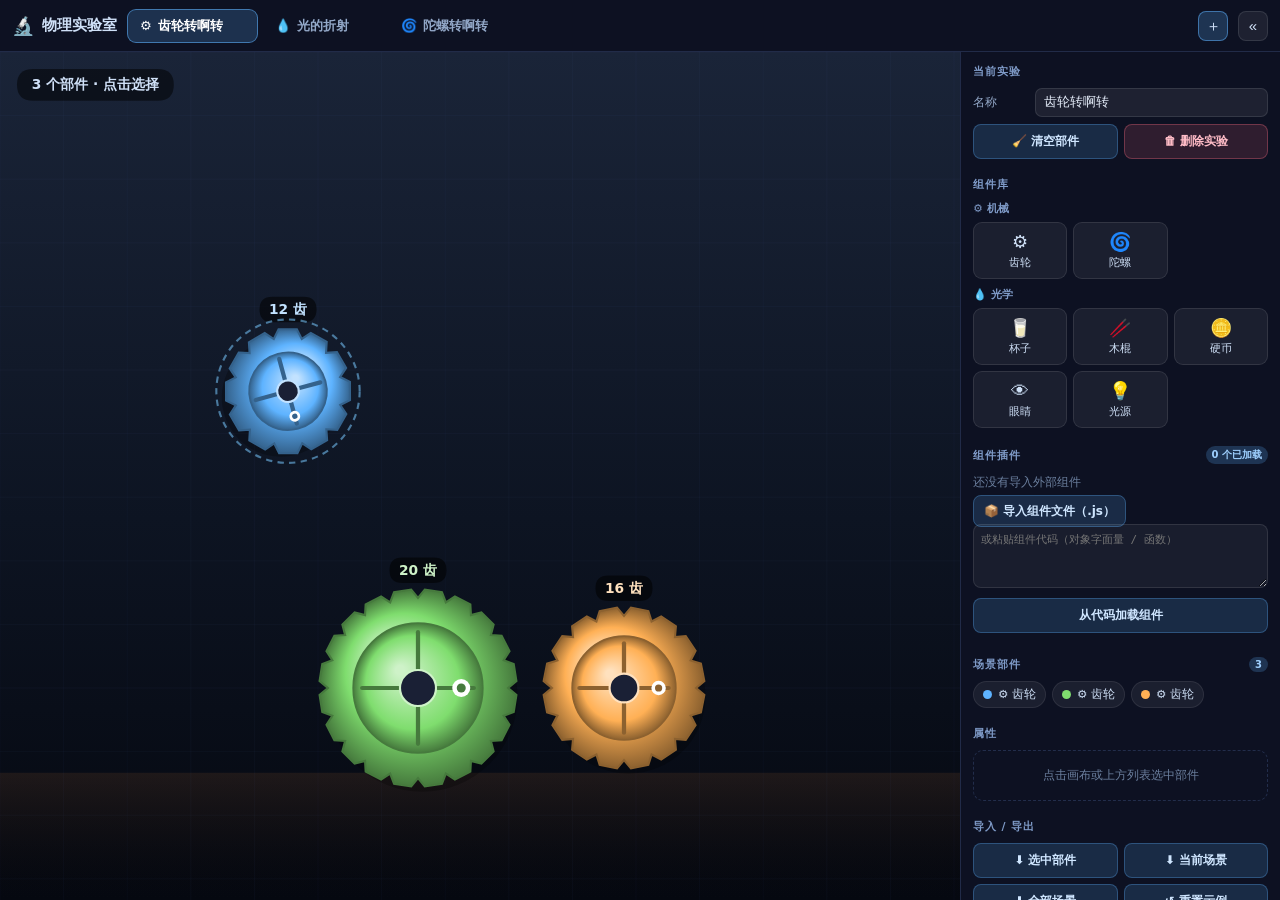
==== platform.html @ 0e287cb4 "Init" ====
<!DOCTYPE html>
<html lang="zh-CN">
<head>
<meta charset="UTF-8">
<meta name="viewport" content="width=device-width, initial-scale=1.0, maximum-scale=1.0, user-scalable=no">
<title>物理实验室 —— 开放实验平台</title>
<style>
  * { margin: 0; padding: 0; box-sizing: border-box; }
  html, body {
    height: 100%; overflow: hidden; background: #0a0e1a;
    color: #dfe8f7; touch-action: none;
    font-family: system-ui, -apple-system, "Segoe UI", "PingFang SC", "Microsoft YaHei", sans-serif;
  }
  #app { display: flex; flex-direction: column; height: 100%; }
  #topbar {
    flex: 0 0 52px; display: flex; align-items: center; gap: 10px;
    padding: 0 12px; background: rgba(14, 18, 34, 0.98);
    border-bottom: 1px solid rgba(120, 160, 240, 0.18); z-index: 20;
  }
  .brand { display: flex; align-items: center; gap: 8px;
    font-weight: 800; font-size: 15px; color: #cfe0f7; white-space: nowrap; flex: none; }
  .brand-logo { font-size: 18px; }
  .scene-tabs { display: flex; gap: 4px; flex: 1;
    overflow-x: auto; scrollbar-width: none; min-width: 0; }
  .scene-tabs::-webkit-scrollbar { display: none; }
  .scene-tab {
    display: flex; align-items: center; gap: 6px;
    padding: 7px 12px; border-radius: 9px;
    background: transparent; border: 1px solid transparent;
    color: #93a8c8; font-size: 13px; font-weight: 600;
    cursor: pointer; font-family: inherit; white-space: nowrap;
    transition: all .15s; flex: none; max-width: 180px;
  }
  .scene-tab:hover { background: rgba(255,255,255,.06); color: #cfe0f7; }
  .scene-tab.active { background: rgba(94,179,255,.2);
    border-color: rgba(94,179,255,.55); color: #fff; }
  .scene-tab .tab-name { overflow: hidden; text-overflow: ellipsis; }
  .scene-tab .tab-close {
    width: 16px; height: 16px; border-radius: 50%;
    display: flex; align-items: center; justify-content: center;
    font-size: 12px; opacity: 0; transition: opacity .15s, background .15s; flex: none;
  }
  .scene-tab:hover .tab-close { opacity: .6; }
  .scene-tab .tab-close:hover { opacity: 1; background: rgba(255,110,130,.5); }
  .icon-btn {
    width: 30px; height: 30px; border-radius: 8px; cursor: pointer; flex: none;
    background: rgba(255,255,255,.07); border: 1px solid rgba(255,255,255,.1);
    color: #cfe0f7; font-size: 15px; line-height: 1;
    display: flex; align-items: center; justify-content: center;
  }
  .icon-btn:hover { background: rgba(94,179,255,.22); }
  .icon-btn.primary { background: rgba(94,179,255,.22); border-color: rgba(94,179,255,.5); }
  .icon-btn.primary:hover { background: rgba(94,179,255,.35); }
  #main { flex: 1; display: flex; min-height: 0; }
  #stage { flex: 1; position: relative; overflow: hidden; min-width: 0; }
  canvas { display: block; touch-action: none; }
  #panel {
    flex: 0 0 320px; width: 320px;
    background: rgba(14, 18, 34, 0.98);
    border-left: 1px solid rgba(120, 160, 240, 0.18);
    display: flex; flex-direction: column; overflow: hidden;
    transition: flex-basis .18s ease, width .18s ease;
  }
  #panel.collapsed { flex-basis: 0; width: 0; border-left: none; }
  .panel-body { flex: 1; overflow-y: auto; padding: 12px 12px 28px; }
  .panel-body::-webkit-scrollbar { width: 8px; }
  .panel-body::-webkit-scrollbar-thumb { background: rgba(120,160,240,.25); border-radius: 4px; }
  .section { margin-bottom: 18px; }
  .section-title {
    font-size: 11px; font-weight: 700; letter-spacing: .08em;
    color: #7f9bc8; margin-bottom: 9px; text-transform: uppercase;
    display: flex; align-items: center; gap: 6px; justify-content: space-between;
  }
  .section-title > span:first-child { display: flex; align-items: center; gap: 6px; }
  .badge {
    font-size: 10px; letter-spacing: 0; padding: 2px 6px; border-radius: 99px;
    background: rgba(94,179,255,.22); color: #9fd0ff; text-transform: none; font-weight: 600;
  }
  .badge.mechanical { background: rgba(255,176,85,.22); color: #ffb055; }
  .badge.optical { background: rgba(127,221,110,.22); color: #a8e6a0; }
  .badge.other { background: rgba(154,139,255,.22); color: #c0b4ff; }
  .cat-title { font-size: 11px; font-weight: 700; color: #7f9bc8;
    margin: 8px 0 6px; display: flex; align-items: center; gap: 6px; }
  .comp-grid { display: grid; grid-template-columns: repeat(3, 1fr); gap: 6px; margin-bottom: 8px; }
  .comp-btn {
    display: flex; flex-direction: column; align-items: center; gap: 3px;
    padding: 8px 4px; border-radius: 9px; cursor: pointer;
    background: rgba(255,255,255,.06); border: 1px solid rgba(255,255,255,.1);
    color: #cfe0f7; font-size: 11px; font-family: inherit; transition: background .12s;
  }
  .comp-btn:hover { background: rgba(255,255,255,.14); }
  .comp-btn.active { background: rgba(94,179,255,.28); border-color: #5eb3ff; color: #fff; }
  .comp-btn .ico { font-size: 18px; }
  .chips { display: flex; flex-wrap: wrap; gap: 6px; }
  .chip {
    display: inline-flex; align-items: center; gap: 6px;
    padding: 5px 9px; border-radius: 999px; cursor: pointer;
    background: rgba(255,255,255,.06); border: 1px solid rgba(255,255,255,.08);
    color: #cfe0f7; font-size: 11.5px; font-family: inherit; max-width: 100%;
  }
  .chip:hover { background: rgba(255,255,255,.12); }
  .chip.active { background: rgba(94,179,255,.24); border-color: #5eb3ff; color: #fff; }
  .dot { width: 9px; height: 9px; border-radius: 50%; display: inline-block; flex: none; }
  .field { display: flex; align-items: center; gap: 8px; margin-bottom: 7px; }
  .field > span { width: 54px; font-size: 12px; color: #93a8c8; flex: none; }
  .field input[type=number], .field input[type=text] {
    flex: 1; min-width: 0; background: rgba(255,255,255,.07);
    border: 1px solid rgba(255,255,255,.1); color: #e6eefb;
    border-radius: 7px; padding: 6px 8px; font-size: 12.5px; font-family: inherit;
  }
  .field select {
    flex: 1; min-width: 0; background: rgba(255,255,255,.07);
    border: 1px solid rgba(255,255,255,.1); color: #e6eefb;
    border-radius: 7px; padding: 6px 8px; font-size: 12.5px; font-family: inherit;
    cursor: pointer; outline: none;
  }
  .field input[type=color] {
    flex: 1; min-width: 0; padding: 2px; height: 30px;
    background: rgba(255,255,255,.07); border: 1px solid rgba(255,255,255,.1);
    border-radius: 7px; cursor: pointer;
  }
  .field input[type=range] {
    flex: 1; min-width: 0; height: 6px; cursor: pointer;
    -webkit-appearance: none; appearance: none;
    background: linear-gradient(90deg, #5eb3ff, #a8e6ff);
    border-radius: 3px; outline: none;
  }
  .field input[type=range]::-webkit-slider-thumb {
    -webkit-appearance: none; appearance: none;
    width: 16px; height: 16px; border-radius: 50%;
    background: #fff; border: 3px solid #5eb3ff; cursor: grab;
  }
  .field input[type=range]::-moz-range-thumb {
    width: 16px; height: 16px; border-radius: 50%;
    background: #fff; border: 3px solid #5eb3ff; cursor: grab;
  }
  .field input:focus, .field select:focus { outline: none; border-color: #5eb3ff; }
  .check { display: flex; align-items: center; gap: 8px; font-size: 12.5px;
    margin-bottom: 7px; color: #cfe0f7; cursor: pointer; }
  .check input { width: 15px; height: 15px; accent-color: #5eb3ff; cursor: pointer; }
  .btn-row { display: flex; gap: 6px; margin-bottom: 6px; }
  .btn {
    flex: 1; padding: 8px 10px; border-radius: 8px; cursor: pointer;
    background: rgba(94,179,255,.16); border: 1px solid rgba(94,179,255,.3);
    color: #cfe6ff; font-size: 12px; font-weight: 600; font-family: inherit;
    text-align: center; transition: background .12s, transform .08s; white-space: nowrap;
  }
  .btn:hover { background: rgba(94,179,255,.3); }
  .btn:active { transform: scale(.97); }
  .btn.danger { background: rgba(255,110,130,.14); border-color: rgba(255,110,130,.32); color: #ffbcc7; }
  .btn.danger:hover { background: rgba(255,110,130,.28); }
  .btn.full { width: 100%; flex: none; margin-bottom: 6px; }
  .btn.file { position: relative; overflow: hidden; }
  .btn.file input { display: none; }
  .io-text {
    width: 100%; height: 64px; resize: vertical; margin: 4px 0 6px;
    background: rgba(255,255,255,.05); border: 1px solid rgba(255,255,255,.1);
    border-radius: 8px; color: #cfe0f7; font-size: 11px; padding: 7px;
    font-family: ui-monospace, Menlo, Consolas, monospace;
  }
  .io-text:focus { outline: none; border-color: #5eb3ff; }
  .muted { color: #6b7f9e; font-size: 12px; line-height: 1.6; }
  .empty-hint {
    padding: 14px; text-align: center; color: #6b7f9e;
    font-size: 12px; line-height: 1.7;
    border: 1px dashed rgba(120,160,240,.2); border-radius: 10px;
  }
  .hud {
    position: absolute; left: 16px; bottom: 16px;
    display: flex; flex-direction: column; gap: 6px;
    pointer-events: none; font-size: 12px;
  }
  .hud-item {
    background: rgba(14,18,34,.85); border: 1px solid rgba(120,160,240,.25);
    border-radius: 8px; padding: 6px 10px; color: #cfe0f7;
    font-family: ui-monospace, Menlo, monospace; white-space: nowrap;
  }
  .plugin-item {
    display:flex; align-items:center; justify-content:space-between;
    padding:4px 8px; margin-bottom:4px; border-radius:8px;
    background:rgba(255,255,255,.05); font-size:12px;
  }
  .plugin-item .btn { flex: 0 0 auto; padding: 3px 8px; font-size: 11px; }
  .toast {
    position: fixed; bottom: 20px; left: 50%;
    transform: translateX(-50%) translateY(20px);
    padding: 9px 20px; background: rgba(20, 30, 50, 0.96);
    border: 1px solid rgba(94, 179, 255, 0.45); border-radius: 11px;
    color: #cfe6ff; font-size: 12.5px; font-weight: 600;
    opacity: 0; pointer-events: none;
    transition: opacity .25s, transform .25s;
    z-index: 100; white-space: nowrap; max-width: 92vw;
    overflow: hidden; text-overflow: ellipsis;
    box-shadow: 0 8px 26px rgba(0,0,0,.55);
  }
  .toast.show { opacity: 1; transform: translateX(-50%) translateY(0); }
  .toast.err { border-color: rgba(255,110,130,.6); color: #ffbcc7; }
  @media (max-width: 820px) {
    #main { flex-direction: column; }
    #panel { flex: 0 0 auto; width: 100%; height: 46vh;
      border-left: none; border-top: 1px solid rgba(120,160,240,.18); }
    #panel.collapsed { height: 0; flex-basis: 0; border-top: none; }
    .brand-text { display: none; }
    #topbar { padding: 0 8px; gap: 8px; }
    .toast { bottom: 12px; font-size: 11.5px; padding: 8px 14px; }
  }
</style>
</head>
<body>
<div id="app">
  <header id="topbar">
    <div class="brand"><span class="brand-logo">🔬</span><span class="brand-text">物理实验室</span></div>
    <div class="scene-tabs" id="sceneTabs"></div>
    <button class="icon-btn primary" id="btnNewScene" title="新建实验">＋</button>
    <button class="icon-btn" id="panelToggle" title="收起 / 展开面板">«</button>
  </header>
  <main id="main">
    <div id="stage">
      <canvas id="c"></canvas>
      <div class="hud" id="hud"></div>
    </div>
    <aside id="panel"><div class="panel-body" id="panelBody"></div></aside>
  </main>
</div>
<div class="toast" id="toast"></div>

<script>
/* ============================================================
   物理实验室 —— 开放实验平台 + 组件插件系统
   ============================================================ */

const stage   = document.getElementById('stage');
const canvas  = document.getElementById('c');
const ctx     = canvas.getContext('2d');
const panel   = document.getElementById('panel');
const panelBody = document.getElementById('panelBody');
const toastEl = document.getElementById('toast');
const sceneTabsEl = document.getElementById('sceneTabs');
const hudEl   = document.getElementById('hud');

let W = 800, H = 600, S = 1, DPR = 1;
let time = 0;
let uidCounter = 1;
function uid(prefix) { return (prefix || 'e') + '_' + (uidCounter++); }

/* ---------- 基础数学 ---------- */
function clamp(v, a, b) { return Math.max(a, Math.min(b, v)); }
function dist(a, b) { return Math.hypot(a.x - b.x, a.y - b.y); }
function inv(t, a, b) { return clamp((t - a) / (b - a), 0, 1); }
function smooth(t) { t = clamp(t, 0, 1); return t * t * (3 - 2 * t); }

function parseHex(h) {
  if (typeof h !== 'string') return { r: 120, g: 160, b: 220 };
  let s = h.replace('#', '').trim();
  if (s.length === 3) s = s.split('').map(c => c + c).join('');
  if (!/^[0-9a-f]{6}$/i.test(s)) return { r: 120, g: 160, b: 220 };
  const n = parseInt(s, 16);
  return { r: (n >> 16) & 255, g: (n >> 8) & 255, b: n & 255 };
}
function toHex6(h) {
  const c = parseHex(h);
  return '#' + [c.r, c.g, c.b].map(v => Math.round(v).toString(16).padStart(2, '0')).join('');
}
function mixHex(a, b, t) {
  const A = parseHex(a), B = parseHex(b);
  return '#' + ['r','g','b'].map(k =>
    Math.round(A[k] + (B[k] - A[k]) * t).toString(16).padStart(2, '0')
  ).join('');
}
function hexA(hex, a) {
  const c = parseHex(hex);
  return `rgba(${c.r},${c.g},${c.b},${a})`;
}
function roundRectPath(c, x, y, w, h, r) {
  const rr = Math.min(r, w / 2, h / 2);
  c.beginPath();
  c.moveTo(x + rr, y);
  c.lineTo(x + w - rr, y);
  c.quadraticCurveTo(x + w, y, x + w, y + rr);
  c.lineTo(x + w, y + h - rr);
  c.quadraticCurveTo(x + w, y + h, x + w - rr, y + h);
  c.lineTo(x + rr, y + h);
  c.quadraticCurveTo(x, y + h, x, y + h - rr);
  c.lineTo(x, y + rr);
  c.quadraticCurveTo(x, y, x + rr, y);
  c.closePath();
}
function distToSegment(p, a, b) {
  const dx = b.x - a.x, dy = b.y - a.y;
  const len2 = dx * dx + dy * dy;
  if (len2 === 0) return Math.hypot(p.x - a.x, p.y - a.y);
  let t = ((p.x - a.x) * dx + (p.y - a.y) * dy) / len2;
  t = clamp(t, 0, 1);
  return Math.hypot(p.x - (a.x + dx * t), p.y - (a.y + dy * t));
}

/* ---------- 音效 ---------- */
const Audio = {
  ctx: null,
  init() {
    if (!this.ctx) {
      try { this.ctx = new (window.AudioContext || window.webkitAudioContext)(); } catch (e) {}
    }
  },
  beep(freq, dur, vol = 0.08, type = 'sine', delay = 0) {
    if (!this.ctx) return;
    const t0 = this.ctx.currentTime + delay;
    const o = this.ctx.createOscillator();
    const g = this.ctx.createGain();
    o.type = type;
    o.frequency.setValueAtTime(freq, t0);
    o.connect(g);
    g.connect(this.ctx.destination);
    g.gain.setValueAtTime(vol, t0);
    g.gain.exponentialRampToValueAtTime(0.001, t0 + dur);
    o.start(t0);
    o.stop(t0 + dur);
  },
  grab()  { this.beep(620, 0.06, 0.05, 'triangle'); },
  drop()  { this.beep(420, 0.07, 0.05, 'triangle'); },
  clack() { this.beep(880, 0.06, 0.08, 'square'); this.beep(660, 0.10, 0.05, 'triangle', 0.04); },
  click() { this.beep(520, 0.06, 0.05, 'triangle'); },
  add()   { this.beep(660, 0.05, 0.05, 'sine'); this.beep(880, 0.08, 0.05, 'sine', 0.05); },
  spin()  { this.beep(440, 0.10, 0.05, 'sawtooth'); this.beep(660, 0.15, 0.05, 'sawtooth', 0.08); }
};

/* ============================================================
   内置组件
   ============================================================ */
const ComponentTypes = {};

/* --- 齿轮 --- */
ComponentTypes.gear = {
  label: '齿轮', icon: '⚙️', category: 'mechanical', color: '#5eb3ff',
  defaults() {
    return { teeth: 16, color: '#5eb3ff', angle: 0, speed: 0.9,
      isDriver: false, draggable: true, x: 200, y: 200 };
  },
  getPosition(el) { return { x: el.x, y: el.y }; },
  setPosition(el, x, y) { el.x = x; el.y = y; },
  getRadius(el, env) { return env.MODULE * el.teeth / 2 + env.MODULE * 0.95; },
  hitTest(el, p, env) { return dist(p, el) < this.getRadius(el, env) + 12 * env.S; },
  properties: [
    { key: 'teeth', label: '齿数', type: 'number', min: 6, max: 60, step: 1 },
    { key: 'color', label: '颜色', type: 'color' },
    { key: 'x', label: 'X', type: 'number' },
    { key: 'y', label: 'Y', type: 'number' },
    { key: 'speed', label: '转速', type: 'number', step: 0.1, min: -5, max: 5 },
    { key: 'isDriver', label: '驱动齿轮', type: 'checkbox' },
    { key: 'draggable', label: '可拖动', type: 'checkbox' }
  ],
  render: {
    main(el, scene, env) {
      const c = env.ctx;
      const r = env.MODULE * el.teeth / 2;
      const toothH = env.MODULE * 0.95;
      const step = Math.PI * 2 / el.teeth;
      const colorLight = mixHex(el.color, '#ffffff', 0.62);
      const colorDark = mixHex(el.color, '#000000', 0.45);
      c.save();
      c.translate(el.x, el.y);
      c.rotate(el.angle);
      c.save();
      c.globalAlpha = 0.35;
      c.translate(4 * env.S, 8 * env.S);
      c.beginPath();
      c.arc(0, 0, r + toothH * 0.6, 0, Math.PI * 2);
      c.fillStyle = 'rgba(0,0,0,0.7)';
      c.fill();
      c.restore();
      c.beginPath();
      for (let i = 0; i < el.teeth; i++) {
        const a0 = i * step, a1 = a0 + step * 0.22, a2 = a0 + step * 0.78, a3 = a0 + step;
        const x1 = Math.cos(a0) * r, y1 = Math.sin(a0) * r;
        const x2 = Math.cos(a1) * (r + toothH), y2 = Math.sin(a1) * (r + toothH);
        const x3 = Math.cos(a2) * (r + toothH), y3 = Math.sin(a2) * (r + toothH);
        const x4 = Math.cos(a3) * r, y4 = Math.sin(a3) * r;
        if (i === 0) c.moveTo(x1, y1); else c.lineTo(x1, y1);
        c.lineTo(x2, y2); c.lineTo(x3, y3); c.lineTo(x4, y4);
      }
      c.closePath();
      const grad = c.createRadialGradient(-r * 0.35, -r * 0.4, r * 0.1, 0, 0, r + toothH);
      grad.addColorStop(0, colorLight);
      grad.addColorStop(0.55, el.color);
      grad.addColorStop(1, colorDark);
      c.fillStyle = grad;
      c.fill();
      c.strokeStyle = colorDark;
      c.lineWidth = 2 * env.S;
      c.stroke();
      c.beginPath();
      c.arc(0, 0, r * 0.72, 0, Math.PI * 2);
      const inner = c.createRadialGradient(-r * 0.2, -r * 0.2, r * 0.05, 0, 0, r * 0.72);
      inner.addColorStop(0, colorLight);
      inner.addColorStop(0.7, el.color);
      inner.addColorStop(1, colorDark);
      c.fillStyle = inner;
      c.fill();
      c.strokeStyle = colorDark;
      c.lineWidth = 1.5 * env.S;
      c.stroke();
      c.strokeStyle = colorDark;
      c.lineWidth = 4 * env.S;
      c.lineCap = 'round';
      for (let i = 0; i < 4; i++) {
        const a = i * Math.PI / 2;
        c.beginPath();
        c.moveTo(Math.cos(a) * r * 0.22, Math.sin(a) * r * 0.22);
        c.lineTo(Math.cos(a) * r * 0.62, Math.sin(a) * r * 0.62);
        c.stroke();
      }
      c.beginPath();
      c.arc(0, 0, r * 0.20, 0, Math.PI * 2);
      c.fillStyle = '#1a2035';
      c.fill();
      c.strokeStyle = colorLight;
      c.lineWidth = 2 * env.S;
      c.stroke();
      c.beginPath();
      c.arc(r * 0.48, 0, r * 0.10, 0, Math.PI * 2);
      c.fillStyle = '#fff';
      c.fill();
      c.beginPath();
      c.arc(r * 0.48, 0, r * 0.05, 0, Math.PI * 2);
      c.fillStyle = colorDark;
      c.fill();
      c.restore();
      c.save();
      c.translate(el.x, el.y - r - toothH - 18 * env.S);
      c.font = `bold ${13 * env.S}px system-ui, sans-serif`;
      c.textAlign = 'center';
      c.textBaseline = 'middle';
      const text = `${el.teeth} 齿`;
      const tw = c.measureText(text).width;
      const padX = 9 * env.S;
      c.fillStyle = 'rgba(0,0,0,0.55)';
      roundRectPath(c, -tw / 2 - padX, -12 * env.S, tw + padX * 2, 24 * env.S, 12 * env.S);
      c.fill();
      c.fillStyle = colorLight;
      c.fillText(text, 0, 1);
      c.restore();
      if (el.isDriver) {
        c.save();
        c.translate(el.x, el.y);
        const pulse = 1 + Math.sin(env.time * 3) * 0.08;
        c.beginPath();
        c.arc(0, 0, (r + toothH + 14 * env.S) * pulse, 0, Math.PI * 2);
        c.strokeStyle = 'rgba(120, 200, 255, 0.55)';
        c.lineWidth = 2 * env.S;
        c.setLineDash([6 * env.S, 5 * env.S]);
        c.stroke();
        c.setLineDash([]);
        c.restore();
      }
    }
  }
};

/* --- 杯子 --- */
ComponentTypes.cup = {
  label: '杯子', icon: '🥛', category: 'optical', color: '#7ec8ff',
  defaults() {
    return { x: 200, y: 200, w: 160, h: 240, waterLevel: 0.5, refraction: 1.33 };
  },
  getPosition(el) { return { x: el.x + el.w / 2, y: el.y + el.h / 2 }; },
  setPosition(el, x, y) { el.x = x - el.w / 2; el.y = y - el.h / 2; },
  getRadius(el, env) { return Math.max(el.w, el.h) / 2 + 6 * env.S; },
  hitTest(el, p, env) {
    return p.x >= el.x - 4 && p.x <= el.x + el.w + 4 &&
           p.y >= el.y - 4 && p.y <= el.y + el.h + el.w * 0.1 + 4;
  },
  properties: [
    { key: 'x', label: 'X', type: 'number' },
    { key: 'y', label: 'Y', type: 'number' },
    { key: 'w', label: '宽', type: 'number', min: 40 },
    { key: 'h', label: '高', type: 'number', min: 40 },
    { key: 'waterLevel', label: '水位', type: 'range', min: 0, max: 100, scale: 100 },
    { key: 'refraction', label: '折射率', type: 'number', step: 0.01, min: 1, max: 2.5 }
  ],
  render: {
    back(el, scene, env) {
      const c = env.ctx;
      c.save();
      c.globalAlpha = 0.35;
      c.beginPath();
      c.ellipse(el.x + el.w / 2, el.y + el.h + 3 * env.S, el.w * 0.55, 6 * env.S, 0, 0, Math.PI * 2);
      c.fillStyle = '#000';
      c.fill();
      c.restore();
      c.beginPath();
      c.moveTo(el.x, el.y);
      c.lineTo(el.x, el.y + el.h);
      c.quadraticCurveTo(el.x + el.w / 2, el.y + el.h + el.w * 0.10, el.x + el.w, el.y + el.h);
      c.lineTo(el.x + el.w, el.y);
      c.closePath();
      const bg = c.createLinearGradient(el.x, 0, el.x + el.w, 0);
      bg.addColorStop(0, 'rgba(80, 110, 150, 0.15)');
      bg.addColorStop(0.5, 'rgba(120, 150, 190, 0.08)');
      bg.addColorStop(1, 'rgba(80, 110, 150, 0.15)');
      c.fillStyle = bg;
      c.fill();
      if (el.waterLevel > 0.01) {
        const waterY = el.y + el.h * (1 - el.waterLevel * 0.92);
        c.save();
        c.beginPath();
        c.moveTo(el.x, el.y);
        c.lineTo(el.x, el.y + el.h);
        c.quadraticCurveTo(el.x + el.w / 2, el.y + el.h + el.w * 0.10, el.x + el.w, el.y + el.h);
        c.lineTo(el.x + el.w, el.y);
        c.closePath();
        c.clip();
        const wg = c.createLinearGradient(0, waterY, 0, el.y + el.h);
        wg.addColorStop(0, 'rgba(140, 210, 250, 0.55)');
        wg.addColorStop(0.5, 'rgba(70, 160, 230, 0.72)');
        wg.addColorStop(1, 'rgba(30, 100, 180, 0.88)');
        c.fillStyle = wg;
        c.fillRect(el.x, waterY, el.w, el.y + el.h - waterY);
        c.beginPath();
        for (let i = 0; i <= 40; i++) {
          const t = i / 40;
          const px = el.x + el.w * t;
          const wave = Math.sin(t * 8 + env.time * 2) * 1.5 * env.S;
          if (i === 0) c.moveTo(px, waterY + wave);
          else c.lineTo(px, waterY + wave);
        }
        c.strokeStyle = 'rgba(220, 245, 255, 0.85)';
        c.lineWidth = 2 * env.S;
        c.stroke();
        c.restore();
      }
    },
    front(el, scene, env) {
      const c = env.ctx;
      c.beginPath();
      c.moveTo(el.x, el.y);
      c.lineTo(el.x, el.y + el.h);
      c.quadraticCurveTo(el.x + el.w / 2, el.y + el.h + el.w * 0.10, el.x + el.w, el.y + el.h);
      c.lineTo(el.x + el.w, el.y);
      c.strokeStyle = 'rgba(200, 225, 245, 0.75)';
      c.lineWidth = 2.5 * env.S;
      c.stroke();
      c.beginPath();
      c.ellipse(el.x + el.w / 2, el.y, el.w / 2, 5 * env.S, 0, 0, Math.PI * 2);
      c.strokeStyle = 'rgba(200, 225, 245, 0.85)';
      c.lineWidth = 2 * env.S;
      c.stroke();
      c.beginPath();
      c.moveTo(el.x + el.w * 0.15, el.y + 20 * env.S);
      c.lineTo(el.x + el.w * 0.15, el.y + el.h * 0.6);
      c.strokeStyle = 'rgba(255, 255, 255, 0.35)';
      c.lineWidth = 3 * env.S;
      c.lineCap = 'round';
      c.stroke();
    }
  }
};

/* --- 木棍 --- */
ComponentTypes.stick = {
  label: '木棍', icon: '🥢', category: 'optical', color: '#e8d4a0',
  defaults() {
    return { x1: 100, y1: 100, x2: 180, y2: 300, width: 8, color: '#e8d4a0' };
  },
  getPosition(el) { return { x: (el.x1 + el.x2) / 2, y: (el.y1 + el.y2) / 2 }; },
  setPosition(el, x, y) {
    const cx = (el.x1 + el.x2) / 2, cy = (el.y1 + el.y2) / 2;
    const dx = x - cx, dy = y - cy;
    el.x1 += dx; el.y1 += dy; el.x2 += dx; el.y2 += dy;
  },
  getRadius(el, env) { return Math.hypot(el.x2 - el.x1, el.y2 - el.y1) / 2 + el.width * env.S + 8 * env.S; },
  hitTest(el, p, env) {
    return distToSegment(p, { x: el.x1, y: el.y1 }, { x: el.x2, y: el.y2 }) < el.width * env.S / 2 + 12 * env.S;
  },
  getHandles(el) { return [{ id: 'p1', x: el.x1, y: el.y1 }, { id: 'p2', x: el.x2, y: el.y2 }]; },
  onHandleDrag(el, handleId, p) {
    if (handleId === 'p1') { el.x1 = p.x; el.y1 = p.y; }
    if (handleId === 'p2') { el.x2 = p.x; el.y2 = p.y; }
  },
  properties: [
    { key: 'x1', label: 'X1', type: 'number' },
    { key: 'y1', label: 'Y1', type: 'number' },
    { key: 'x2', label: 'X2', type: 'number' },
    { key: 'y2', label: 'Y2', type: 'number' },
    { key: 'width', label: '粗细', type: 'number', min: 2, max: 30 },
    { key: 'color', label: '颜色', type: 'color' }
  ],
  render: {
    main(el, scene, env) {
      const c = env.ctx;
      let cup = null;
      for (const o of scene.elements) {
        if (o.type !== 'cup' || o.waterLevel < 0.01) continue;
        const waterY = o.y + o.h * (1 - o.waterLevel * 0.92);
        const yMax = Math.max(el.y1, el.y2);
        if (yMax <= waterY) continue;
        const xMin = Math.min(el.x1, el.x2), xMax = Math.max(el.x1, el.x2);
        if (xMax < o.x || xMin > o.x + o.w) continue;
        cup = o; break;
      }
      if (cup) {
        const waterY = cup.y + cup.h * (1 - cup.waterLevel * 0.92);
        const shift = 1 - 1 / (cup.refraction || 1.33);
        const dy = el.y2 - el.y1;
        const tWater = Math.abs(dy) < 0.0001 ? (el.y1 > waterY ? 0 : 1) : (waterY - el.y1) / dy;
        if (tWater > 0 && tWater < 1) {
          if (el.y1 < el.y2) {
            drawStickSegment(c, el, env, 0, tWater, false, null);
            drawStickSegment(c, el, env, tWater, 1, true, { waterY, shift });
          } else {
            drawStickSegment(c, el, env, 0, tWater, true, { waterY, shift });
            drawStickSegment(c, el, env, tWater, 1, false, null);
          }
          return;
        }
        if (tWater <= 0) {
          drawStickSegment(c, el, env, 0, 1, true, { waterY, shift });
          return;
        }
      }
      drawStickSegment(c, el, env, 0, 1, false, null);
    }
  }
};
function drawStickSegment(c, el, env, t0, t1, underwater, info) {
  if (t1 <= t0) return;
  const lw = el.width * env.S;
  if (underwater && info) {
    const segs = 24;
    c.beginPath();
    for (let i = 0; i <= segs; i++) {
      const t = t0 + (t1 - t0) * i / segs;
      const ax = el.x1 + (el.x2 - el.x1) * t;
      const ay = el.y1 + (el.y2 - el.y1) * t;
      const depth = Math.max(0, ay - info.waterY);
      const vy = ay - depth * info.shift;
      if (i === 0) c.moveTo(ax, vy); else c.lineTo(ax, vy);
    }
    c.strokeStyle = el.color;
    c.lineWidth = lw;
    c.lineCap = 'round';
    c.lineJoin = 'round';
    c.stroke();
    c.strokeStyle = 'rgba(120,80,40,0.5)';
    c.lineWidth = 1.5 * env.S;
    c.stroke();
  } else {
    const ax0 = el.x1 + (el.x2 - el.x1) * t0;
    const ay0 = el.y1 + (el.y2 - el.y1) * t0;
    const ax1 = el.x1 + (el.x2 - el.x1) * t1;
    const ay1 = el.y1 + (el.y2 - el.y1) * t1;
    c.beginPath();
    c.moveTo(ax0, ay0);
    c.lineTo(ax1, ay1);
    c.strokeStyle = el.color;
    c.lineWidth = lw;
    c.lineCap = 'round';
    c.stroke();
    c.strokeStyle = 'rgba(120,80,40,0.5)';
    c.lineWidth = 1.5 * env.S;
    c.stroke();
    c.beginPath();
    c.moveTo(ax0 - 2 * env.S, ay0);
    c.lineTo(ax1 - 2 * env.S, ay1);
    c.strokeStyle = 'rgba(255,255,255,0.45)';
    c.lineWidth = 1.5 * env.S;
    c.stroke();
  }
}

/* --- 硬币 --- */
ComponentTypes.coin = {
  label: '硬币', icon: '🪙', category: 'optical', color: '#f0b93a',
  defaults() { return { x: 200, y: 300, r: 22, color: '#f0b93a' }; },
  getPosition(el) { return { x: el.x, y: el.y }; },
  setPosition(el, x, y) { el.x = x; el.y = y; },
  getRadius(el, env) { return el.r + 10 * env.S; },
  properties: [
    { key: 'x', label: 'X', type: 'number' },
    { key: 'y', label: 'Y', type: 'number' },
    { key: 'r', label: '半径', type: 'number', min: 5 },
    { key: 'color', label: '颜色', type: 'color' }
  ],
  render: {
    main(el, scene, env) {
      const c = env.ctx;
      let cup = null;
      for (const o of scene.elements) {
        if (o.type !== 'cup') continue;
        if (el.x >= o.x && el.x <= o.x + o.w && el.y >= o.y && el.y <= o.y + o.h) { cup = o; break; }
      }
      let visualY = el.y, visibility = 1;
      if (cup && cup.waterLevel > 0.01) {
        const waterY = cup.y + cup.h * (1 - cup.waterLevel * 0.92);
        if (el.y > waterY) {
          const shift = 1 - 1 / (cup.refraction || 1.33);
          visualY = el.y - (el.y - waterY) * shift;
          visibility = Math.min(1, cup.waterLevel / 0.5 + 0.15);
        }
      }
      if (visibility > 0.01) {
        c.save();
        c.globalAlpha = visibility;
        c.beginPath();
        c.ellipse(el.x + 2 * env.S, visualY + el.r * 0.4, el.r * 1.05, el.r * 0.32, 0, 0, Math.PI * 2);
        c.fillStyle = 'rgba(0,0,0,0.4)';
        c.fill();
        c.beginPath();
        c.ellipse(el.x, visualY, el.r, el.r * 0.32, 0, 0, Math.PI * 2);
        const g = c.createRadialGradient(el.x - el.r * 0.3, visualY - el.r * 0.1, el.r * 0.05, el.x, visualY, el.r * 1.1);
        g.addColorStop(0, '#ffe894');
        g.addColorStop(0.5, el.color);
        g.addColorStop(1, '#8a5a10');
        c.fillStyle = g;
        c.fill();
        c.strokeStyle = 'rgba(120,80,20,0.9)';
        c.lineWidth = 2 * env.S;
        c.stroke();
        c.beginPath();
        c.ellipse(el.x, visualY, el.r * 0.75, el.r * 0.24, 0, 0, Math.PI * 2);
        c.strokeStyle = 'rgba(120,80,20,0.5)';
        c.lineWidth = 1.2 * env.S;
        c.stroke();
        c.beginPath();
        c.ellipse(el.x - el.r * 0.3, visualY - el.r * 0.08, el.r * 0.3, el.r * 0.08, 0, 0, Math.PI * 2);
        c.fillStyle = 'rgba(255,255,255,0.55)';
        c.fill();
        c.restore();
      }
    }
  }
};

/* --- 眼睛 --- */
ComponentTypes.eye = {
  label: '眼睛', icon: '👁', category: 'optical', color: '#a8c8e8',
  defaults() { return { x: 100, y: 100 }; },
  getPosition(el) { return { x: el.x, y: el.y }; },
  setPosition(el, x, y) { el.x = x; el.y = y; },
  getRadius(el, env) { return 30 * env.S; },
  properties: [
    { key: 'x', label: 'X', type: 'number' },
    { key: 'y', label: 'Y', type: 'number' }
  ],
  render: {
    main(el, scene, env) {
      const c = env.ctx;
      const r = 14 * env.S;
      c.beginPath();
      c.ellipse(el.x, el.y, r * 1.4, r, 0, 0, Math.PI * 2);
      c.fillStyle = 'rgba(255,255,255,0.92)';
      c.fill();
      c.strokeStyle = 'rgba(80,110,150,0.9)';
      c.lineWidth = 2 * env.S;
      c.stroke();
      c.beginPath();
      c.arc(el.x + r * 0.3, el.y + r * 0.15, r * 0.42, 0, Math.PI * 2);
      c.fillStyle = '#1a2030';
      c.fill();
      c.beginPath();
      c.arc(el.x + r * 0.15, el.y + r * 0.05, r * 0.15, 0, Math.PI * 2);
      c.fillStyle = 'rgba(255,255,255,0.9)';
      c.fill();
    }
  }
};

/* --- 光源 --- */
ComponentTypes.light = {
  label: '光源', icon: '💡', category: 'optical', color: '#ffe27a',
  defaults() { return { x: 100, y: 100, angle: -Math.PI / 4, color: '#ffe27a' }; },
  getPosition(el) { return { x: el.x, y: el.y }; },
  setPosition(el, x, y) { el.x = x; el.y = y; },
  getRadius(el, env) { return 30 * env.S; },
  properties: [
    { key: 'x', label: 'X', type: 'number' },
    { key: 'y', label: 'Y', type: 'number' },
    { key: 'angle', label: '角度°', type: 'number', step: 5, radians: true },
    { key: 'color', label: '颜色', type: 'color' }
  ],
  render: {
    main(el, scene, env) {
      const c = env.ctx;
      const gr = c.createRadialGradient(el.x, el.y, 2 * env.S, el.x, el.y, 30 * env.S);
      gr.addColorStop(0, 'rgba(255, 220, 120, 0.9)');
      gr.addColorStop(0.4, 'rgba(255, 200, 80, 0.35)');
      gr.addColorStop(1, 'rgba(255, 200, 80, 0)');
      c.fillStyle = gr;
      c.beginPath();
      c.arc(el.x, el.y, 30 * env.S, 0, Math.PI * 2);
      c.fill();
      c.beginPath();
      c.arc(el.x, el.y, 9 * env.S, 0, Math.PI * 2);
      c.fillStyle = el.color;
      c.fill();
      c.strokeStyle = 'rgba(255,255,255,0.85)';
      c.lineWidth = 2 * env.S;
      c.stroke();
      const ex = el.x + Math.cos(el.angle) * 44 * env.S;
      const ey = el.y + Math.sin(el.angle) * 44 * env.S;
      c.beginPath();
      c.moveTo(el.x + Math.cos(el.angle) * 12 * env.S, el.y + Math.sin(el.angle) * 12 * env.S);
      c.lineTo(ex, ey);
      c.strokeStyle = 'rgba(255,220,120,0.85)';
      c.lineWidth = 2 * env.S;
      c.stroke();
      const ang = el.angle;
      c.beginPath();
      c.moveTo(ex, ey);
      c.lineTo(ex - Math.cos(ang) * 8 * env.S - Math.sin(ang) * 5 * env.S,
               ey - Math.sin(ang) * 8 * env.S + Math.cos(ang) * 5 * env.S);
      c.lineTo(ex - Math.cos(ang) * 8 * env.S + Math.sin(ang) * 5 * env.S,
               ey - Math.sin(ang) * 8 * env.S - Math.cos(ang) * 5 * env.S);
      c.closePath();
      c.fillStyle = 'rgba(255,220,120,1)';
      c.fill();
    }
  }
};

/* --- 陀螺 --- */
function topConfig(el) {
  const comFrac = clamp(el.comFrac, 0.1, 0.9);
  const tipType = el.tipType || 'sharp';
  const massDist = el.massDist || 'uniform';
  const comPenalty  = clamp((comFrac - 0.28) / 0.38, 0, 1) * 0.30;
  const tipPenalty  = tipType === 'flat' ? 0.24 : (tipType === 'round' ? 0.12 : 0);
  const massPenalty = massDist === 'center' ? 0.22 : (massDist === 'edge' ? 0 : 0.10);
  const decay = 0.14 + comPenalty + tipPenalty + massPenalty;
  const stableTime = clamp(16 - (decay - 0.14) * 20, 3.5, 16);
  return { decay, stableTime };
}
function getTopState(tau, cfg) {
  if (tau <= 0) return { spinPhase: 0, vel: 1, tilt: 0, fallProgress: 0, elapsed: 0 };
  const spinPhase = (18 / cfg.decay) * (1 - Math.exp(-cfg.decay * tau));
  const vel = Math.exp(-cfg.decay * tau);
  const fallProgress = smooth(inv(tau, cfg.stableTime, cfg.stableTime + 1.6));
  const wobble = Math.sin(tau * 5.2) * 0.05 * (1 - fallProgress);
  const tilt = fallProgress * 1.15 + wobble;
  const elapsed = Math.min(tau, cfg.stableTime + 1.6);
  return { spinPhase, vel, tilt, fallProgress, elapsed };
}
function topColors(el) {
  const c = el.color || '#3E5A7A';
  const light = mixHex(c, '#ffffff', 0.42);
  const dark  = mixHex(c, '#000000', 0.60);
  return {
    main: c, dark: dark, top: hexA(light, 0.72), stroke: hexA(light, 0.9),
    axis: 'rgba(255,217,138,0.9)', knob: 'rgba(255,217,138,0.95)',
    mark: 'rgba(255,255,255,0.88)', weight: '#FFD98A', com: '#FF7A6B'
  };
}
function drawTopRealistic(c, el, env, state) {
  const Hh = 280 * env.S * (el.size || 1);
  const R  = 90  * env.S * (el.size || 1);
  const cx = el.x, baseY = el.y;
  const col = topColors(el);
  c.save();
  c.translate(cx, baseY);
  c.rotate(state.tilt);
  const coneH = Hh * 0.30, bodyH = Hh * 0.42, neckH = Hh * 0.16, knobH = Hh * 0.12;
  const bodyBottomY = -coneH, bodyTopY = bodyBottomY - bodyH;
  const neckTopY = bodyTopY - neckH, knobCY = neckTopY - knobH * 0.45;
  const ellRy = R * 0.26;
  /* 锥体 */
  c.beginPath();
  c.moveTo(-R, bodyBottomY);
  if (el.tipType === 'sharp') {
    c.quadraticCurveTo(-R * 0.40, bodyBottomY * 0.55, -4, -5);
    c.lineTo(4, -5);
    c.quadraticCurveTo(R * 0.40, bodyBottomY * 0.55, R, bodyBottomY);
  } else if (el.tipType === 'flat') {
    c.quadraticCurveTo(-R * 0.55, bodyBottomY * 0.55, -R * 0.32, -10);
    c.lineTo(R * 0.32, -10);
    c.quadraticCurveTo(R * 0.55, bodyBottomY * 0.55, R, bodyBottomY);
  } else {
    c.quadraticCurveTo(-R * 0.45, bodyBottomY * 0.55, -R * 0.16, -14);
    c.arc(0, -14, R * 0.16, Math.PI, 0, true);
    c.quadraticCurveTo(R * 0.45, bodyBottomY * 0.55, R, bodyBottomY);
  }
  c.ellipse(0, bodyBottomY, R, ellRy, 0, 0, Math.PI, false);
  c.closePath();
  const coneGrad = c.createLinearGradient(-R, 0, R, 0);
  coneGrad.addColorStop(0, col.dark);
  coneGrad.addColorStop(0.30, col.main);
  coneGrad.addColorStop(0.70, col.main);
  coneGrad.addColorStop(1, col.dark);
  c.fillStyle = coneGrad;
  c.fill();
  c.strokeStyle = col.stroke;
  c.lineWidth = 2 * env.S;
  c.stroke();
  /* 主体 */
  c.beginPath();
  c.moveTo(-R, bodyTopY);
  c.lineTo(-R, bodyBottomY);
  c.ellipse(0, bodyBottomY, R, ellRy, 0, Math.PI, 0, false);
  c.lineTo(R, bodyTopY);
  c.closePath();
  const bodyGrad = c.createLinearGradient(-R, 0, R, 0);
  bodyGrad.addColorStop(0, col.dark);
  bodyGrad.addColorStop(0.28, col.main);
  bodyGrad.addColorStop(0.72, col.main);
  bodyGrad.addColorStop(1, col.dark);
  c.fillStyle = bodyGrad;
  c.fill();
  c.strokeStyle = col.stroke;
  c.lineWidth = 2 * env.S;
  c.stroke();
  /* 顶面 */
  c.beginPath();
  c.ellipse(0, bodyTopY, R, ellRy, 0, 0, Math.PI * 2);
  c.fillStyle = col.top;
  c.fill();
  c.strokeStyle = col.stroke;
  c.lineWidth = 2 * env.S;
  c.stroke();
  c.fillStyle = col.mark;
  for (let i = 0; i < 8; i++) {
    const a = state.spinPhase + i * Math.PI * 2 / 8;
    c.beginPath();
    c.arc(Math.cos(a) * R * 0.70, bodyTopY + Math.sin(a) * ellRy * 0.70, 3.2 * env.S, 0, Math.PI * 2);
    c.fill();
  }
  /* 质量分布 */
  if (el.massDist === 'center' || el.massDist === 'edge') {
    const n = el.massDist === 'center' ? 6 : 8;
    const rr2 = el.massDist === 'center' ? 0.24 : 0.80;
    for (let i = 0; i < n; i++) {
      const a = state.spinPhase * 1.3 + i * Math.PI * 2 / n;
      c.beginPath();
      c.arc(Math.cos(a) * R * rr2, bodyTopY + Math.sin(a) * ellRy * rr2, 7 * env.S, 0, Math.PI * 2);
      c.fillStyle = col.weight;
      c.fill();
      c.strokeStyle = 'rgba(0,0,0,0.35)';
      c.lineWidth = 1.5 * env.S;
      c.stroke();
    }
  }
  /* 轴杆 */
  c.beginPath();
  c.moveTo(-R * 0.085, bodyTopY);
  c.lineTo(-R * 0.085, neckTopY);
  c.lineTo(R * 0.085, neckTopY);
  c.lineTo(R * 0.085, bodyTopY);
  c.closePath();
  c.fillStyle = col.axis;
  c.fill();
  c.strokeStyle = col.stroke;
  c.lineWidth = 1.5 * env.S;
  c.stroke();
  /* 旋钮 */
  c.beginPath();
  c.ellipse(0, knobCY, R * 0.22, R * 0.13, 0, 0, Math.PI * 2);
  c.fillStyle = col.knob;
  c.fill();
  c.strokeStyle = col.stroke;
  c.lineWidth = 1.5 * env.S;
  c.stroke();
  /* 重心 */
  const comY = -Hh * el.comFrac;
  const pulse = 0.5 + 0.5 * Math.sin(state.spinPhase * 0.35 + env.time * 1.2);
  c.beginPath();
  c.arc(0, comY, 8 * env.S, 0, Math.PI * 2);
  c.fillStyle = col.com;
  c.fill();
  c.strokeStyle = 'rgba(0,0,0,0.4)';
  c.lineWidth = 1.5 * env.S;
  c.stroke();
  c.beginPath();
  c.arc(0, comY, 8 * env.S + 10 * pulse * env.S, 0, Math.PI * 2);
  c.strokeStyle = hexA(col.com, 0.55 * (1 - pulse));
  c.lineWidth = 2.5 * env.S;
  c.stroke();
  c.restore();
}
ComponentTypes.top = {
  label: '陀螺', icon: '🌀', category: 'mechanical', color: '#5AD1FF',
  defaults() {
    return {
      x: 300, y: 500, size: 1.0, comFrac: 0.45,
      tipType: 'sharp', massDist: 'uniform', color: '#3E5A7A',
      startTime: null, _spinPhase: 0, _vel: 1, _tilt: 0, _fallProgress: 0, _tau: 0
    };
  },
  getPosition(el) { return { x: el.x, y: el.y - 140 * S * (el.size || 1) }; },
  setPosition(el, x, y) { el.x = x; el.y = y + 140 * S * (el.size || 1); },
  getRadius(el, env) { return 95 * env.S * (el.size || 1); },
  hitTest(el, p, env) {
    const r = 95 * env.S * (el.size || 1);
    const h = 290 * env.S * (el.size || 1);
    return p.x >= el.x - r && p.x <= el.x + r && p.y >= el.y - h && p.y <= el.y + 20 * env.S;
  },
  properties: [
    { key: 'x', label: 'X', type: 'number' },
    { key: 'y', label: 'Y', type: 'number' },
    { key: 'size', label: '大小', type: 'number', step: 0.1, min: 0.3, max: 2 },
    { key: 'tipType', label: '轴尖', type: 'select',
      options: [{ value: 'sharp', label: '尖' }, { value: 'round', label: '圆' }, { value: 'flat', label: '平' }] },
    { key: 'comFrac', label: '重心', type: 'range', min: 10, max: 90, scale: 100 },
    { key: 'massDist', label: '质量', type: 'select',
      options: [{ value: 'center', label: '靠中心' }, { value: 'uniform', label: '均匀' }, { value: 'edge', label: '靠边缘' }] },
    { key: 'color', label: '颜色', type: 'color' }
  ],
  render: {
    main(el, scene, env) {
      const c = env.ctx;
      const state = { spinPhase: el._spinPhase || 0, tilt: el._tilt || 0, fallProgress: el._fallProgress || 0 };
      const shA = 1 - state.fallProgress * 0.55;
      const gr = c.createRadialGradient(el.x, el.y, 0, el.x, el.y, 140 * env.S * (el.size || 1));
      gr.addColorStop(0, `rgba(0,0,0,${0.5 * shA})`);
      gr.addColorStop(1, 'rgba(0,0,0,0)');
      c.fillStyle = gr;
      c.beginPath();
      c.ellipse(el.x, el.y, 140 * env.S * (el.size || 1), 22 * env.S * (el.size || 1), 0, 0, Math.PI * 2);
      c.fill();
      drawTopRealistic(c, el, env, state);
      if (el.startTime != null) {
        c.save();
        c.font = `bold ${11 * env.S}px system-ui, sans-serif`;
        c.textAlign = 'center';
        c.textBaseline = 'middle';
        const tau = el._tau || 0;
        const done = state.fallProgress > 0.85;
        const label = done ? '已倒下' : `${(el._vel || 1).toFixed(2)}x · ${tau.toFixed(1)}s`;
        const bw = 74 * env.S, bh = 20 * env.S;
        const bx = el.x - bw / 2, by = el.y + 22 * env.S;
        c.fillStyle = done ? 'rgba(255,122,107,0.25)' : 'rgba(0,0,0,0.45)';
        roundRectPath(c, bx, by, bw, bh, 10 * env.S);
        c.fill();
        c.strokeStyle = done ? 'rgba(255,122,107,0.7)' : 'rgba(94,179,255,0.4)';
        c.lineWidth = 1 * env.S;
        roundRectPath(c, bx, by, bw, bh, 10 * env.S);
        c.stroke();
        c.fillStyle = done ? '#ff9aa8' : '#cfe0f7';
        c.fillText(label, el.x, by + bh / 2 + 1);
        c.restore();
      }
    }
  }
};

/* ============================================================
   分类（含 other 兜底）
   ============================================================ */
const Categories = {
  mechanical: { label: '机械', icon: '⚙️' },
  optical:    { label: '光学', icon: '💧' },
  other:      { label: '其他', icon: '📦' }
};
function getComponentsByCategory(cat) {
  return Object.entries(ComponentTypes)
    .filter(([k, v]) => v.category === cat)
    .map(([type, def]) => ({ type, ...def }));
}

/* ============================================================
   系统
   ============================================================ */
const Systems = {};
Systems.gearMesh = {
  update(scene, dt, env) {
    const gears = scene.elements.filter(e => e.type === 'gear');
    if (!gears.length) return;
    for (const g of gears) { g._omega = 0; g._meshParent = null; }
    const driver = gears.find(g => g.isDriver);
    if (!driver) return;
    driver._omega = driver.speed;
    const queue = [driver];
    const visited = new Set([driver.id]);
    const tol = 20 * env.S;
    while (queue.length) {
      const g = queue.shift();
      const gr = env.MODULE * g.teeth / 2;
      for (const o of gears) {
        if (visited.has(o.id)) continue;
        const or = env.MODULE * o.teeth / 2;
        if (Math.abs(Math.hypot(o.x - g.x, o.y - g.y) - (gr + or)) > tol) continue;
        o._meshParent = g;
        o._omega = -g._omega * g.teeth / o.teeth;
        visited.add(o.id);
        queue.push(o);
        Audio.clack();
      }
    }
    for (const g of gears) g.angle += g._omega * dt;
  }
};
Systems.topSpin = {
  update(scene, dt, env) {
    for (const el of scene.elements) {
      if (el.type !== 'top') continue;
      const cfg = topConfig(el);
      if (el.startTime == null) {
        el._tau = 0; el._spinPhase = 0; el._vel = 1; el._tilt = 0; el._fallProgress = 0;
        continue;
      }
      const tau = Math.max(0, scene.time - el.startTime);
      const state = getTopState(tau, cfg);
      el._tau = tau;
      el._spinPhase = state.spinPhase;
      el._vel = state.vel;
      el._tilt = state.tilt;
      el._fallProgress = state.fallProgress;
    }
  }
};

/* ============================================================
   插件系统：从文件导入组件
   ============================================================ */
const PLUGIN_STORAGE_KEY = 'physlab_plugins_v1';

function validateComponentDef(def) {
  const required = ['type', 'label', 'defaults', 'getPosition', 'setPosition', 'getRadius', 'render'];
  for (const k of required) {
    if (def[k] == null) throw new Error(`缺少必需字段：${k}`);
  }
  if (typeof def.type !== 'string' || !/^[a-z][a-z0-9_]*$/i.test(def.type)) {
    throw new Error('type 必须是字母开头的标识符（如 spring、myFan）');
  }
  if (typeof def.defaults !== 'function') throw new Error('defaults 必须是函数');
  if (typeof def.render !== 'object' || typeof def.render.main !== 'function') {
    throw new Error('render.main 必须是函数');
  }
  for (const k of ['getPosition', 'setPosition', 'getRadius']) {
    if (typeof def[k] !== 'function') throw new Error(`${k} 必须是函数`);
  }
  if (def.properties && !Array.isArray(def.properties)) {
    throw new Error('properties 必须是数组');
  }
}

function registerComponent(def, code, sourceName) {
  if (ComponentTypes[def.type] && !ComponentTypes[def.type].__external) {
    throw new Error(`组件标识 "${def.type}" 与内置组件冲突`);
  }
  if (ComponentTypes[def.type] && ComponentTypes[def.type].__external) {
    if (!confirm(`已存在外部组件 "${def.type}"，覆盖吗？`)) throw new Error('用户取消覆盖');
    unregisterComponent(def.type, true);
  }
  def.__external = true;
  def.__code = code;
  def.__source = sourceName || 'imported';
  if (!def.category || !Categories[def.category]) def.category = 'other';
  if (!def.properties) def.properties = [];
  ComponentTypes[def.type] = def;
  if (def.system && typeof def.system.update === 'function') {
    Systems['__plugin_' + def.type] = def.system;
  }
  savePluginsToStorage();
}

function unregisterComponent(type, silent) {
  const def = ComponentTypes[type];
  if (!def || !def.__external) return;
  delete ComponentTypes[type];
  delete Systems['__plugin_' + type];
  for (const scene of Scenes) {
    scene.elements = scene.elements.filter(e => e.type !== type);
  }
  if (selectedId) {
    const cur = getCurrentScene();
    if (cur && !cur.elements.find(e => e.id === selectedId)) selectedId = null;
  }
  savePluginsToStorage();
  renderPanel();
  renderSceneTabs();
  if (!silent) showTip(`已移除组件「${def.label}」`);
}

function loadComponentFromCode(code, sourceName) {
  if (typeof code !== 'string' || !code.trim()) throw new Error('代码为空');
  let def;
  try {
    const factory = new Function(`"use strict"; return (${code});`);
    def = factory();
    if (typeof def === 'function') def = def();
  } catch (e1) {
    try {
      const factory = new Function(`"use strict";\n${code}\n;return typeof component !== 'undefined' ? component : undefined;`);
      def = factory();
    } catch (e2) {
      throw new Error('解析失败：' + e2.message);
    }
  }
  if (!def || typeof def !== 'object') throw new Error('文件没有返回有效的组件定义');
  validateComponentDef(def);
  registerComponent(def, code, sourceName);
  renderPanel();
  renderSceneTabs();
  showTip(`已加载组件「${def.label}」`);
  return def;
}

function savePluginsToStorage() {
  const list = [];
  for (const type in ComponentTypes) {
    const def = ComponentTypes[type];
    if (def.__external && def.__code) list.push({ type, code: def.__code, source: def.__source });
  }
  try { localStorage.setItem(PLUGIN_STORAGE_KEY, JSON.stringify(list)); } catch (e) {}
}

function loadPersistedPlugins() {
  try {
    const raw = localStorage.getItem(PLUGIN_STORAGE_KEY);
    if (!raw) return;
    for (const item of JSON.parse(raw)) {
      try { loadComponentFromCode(item.code, item.source); }
      catch (e) { console.warn('插件恢复失败：', item.type, e.message); }
    }
  } catch (e) {}
}

/* ============================================================
   场景管理
   ============================================================ */
const Scenes = [];
let currentSceneId = null;

function createScene(opts) {
  opts = opts || {};
  return {
    id: uid('scene'),
    name: opts.name || '新实验',
    icon: opts.icon || '🔬',
    elements: opts.elements || [],
    background: opts.background || 'dark',
    showRays: false,
    time: 0
  };
}
function getCurrentScene() { return Scenes.find(s => s.id === currentSceneId) || null; }
function addElement(scene, type, x, y) {
  const def = ComponentTypes[type];
  if (!def) return null;
  const el = def.defaults();
  el.id = uid(type);
  el.type = type;
  if (x != null && y != null) {
    if (el.x != null) { el.x = x; el.y = y; }
    else if (el.x1 != null) {
      const cx = (el.x1 + el.x2) / 2, cy = (el.y1 + el.y2) / 2;
      const dx = x - cx, dy = y - cy;
      el.x1 += dx; el.y1 += dy; el.x2 += dx; el.y2 += dy;
    }
  }
  if (type === 'top') el.startTime = scene.time;
  scene.elements.push(el);
  return el;
}

/* ============================================================
   预置场景
   ============================================================ */
function createGearScene() {
  const scene = createScene({ name: '齿轮转啊转', icon: '⚙️' });
  const g1 = addElement(scene, 'gear', W * 0.3, H * 0.4);
  Object.assign(g1, { teeth: 12, color: '#5eb3ff', isDriver: true, speed: 0.9, draggable: false });
  const g2 = addElement(scene, 'gear', W * 0.3 + 130, H * 0.75);
  Object.assign(g2, { teeth: 20, color: '#7fdd6e' });
  const g3 = addElement(scene, 'gear', W * 0.65, H * 0.75);
  Object.assign(g3, { teeth: 16, color: '#ffb055' });
  return scene;
}
function createRefractionScene() {
  const scene = createScene({ name: '光的折射', icon: '💧' });
  const cupW = 160, cupH = 240;
  const cup = addElement(scene, 'cup', W * 0.3 - cupW / 2, H * 0.85 - cupH);
  cup.w = cupW; cup.h = cupH; cup.waterLevel = 0.65; cup.refraction = 1.33;
  const stick = addElement(scene, 'stick', 0, 0);
  Object.assign(stick, {
    x1: cup.x + cup.w * 0.28, y1: cup.y - 50,
    x2: cup.x + cup.w * 0.72, y2: cup.y + cup.h - 10
  });
  addElement(scene, 'eye', cup.x - 90, cup.y - 100);
  const cup2 = addElement(scene, 'cup', W * 0.7 - cupW / 2, H * 0.85 - cupH);
  cup2.w = cupW; cup2.h = cupH; cup2.waterLevel = 0.65; cup2.refraction = 1.33;
  const coin = addElement(scene, 'coin', cup2.x + cup2.w / 2, cup2.y + cup2.h - 22);
  coin.r = 22;
  addElement(scene, 'eye', cup2.x - 90, cup2.y - 100);
  return scene;
}
function createTopScene() {
  const scene = createScene({ name: '陀螺转啊转', icon: '🌀' });
  const baseY = H * 0.78;
  const size = 0.62;
  const t1 = addElement(scene, 'top', W * 0.18, baseY);
  Object.assign(t1, { size, comFrac: 0.72, tipType: 'sharp', massDist: 'uniform', color: '#5A7AA8', startTime: 0 });
  const t2 = addElement(scene, 'top', W * 0.36, baseY);
  Object.assign(t2, { size, comFrac: 0.30, tipType: 'sharp', massDist: 'uniform', color: '#4A9E78', startTime: 0 });
  const t3 = addElement(scene, 'top', W * 0.58, baseY);
  Object.assign(t3, { size, comFrac: 0.50, tipType: 'flat', massDist: 'uniform', color: '#B07432', startTime: 0 });
  const t4 = addElement(scene, 'top', W * 0.76, baseY);
  Object.assign(t4, { size, comFrac: 0.50, tipType: 'sharp', massDist: 'uniform', color: '#A86FAE', startTime: 0 });
  return scene;
}

/* ============================================================
   渲染
   ============================================================ */
function buildEnv(scene) {
  return { ctx, W, H, S, MODULE: 8.5 * S, time, scene, selectedId };
}
function drawBackground(scene, env) {
  const c = env.ctx;
  const g = c.createLinearGradient(0, 0, 0, H);
  if (scene.background === 'dark') {
    g.addColorStop(0, '#1a2438'); g.addColorStop(0.55, '#0d1422'); g.addColorStop(1, '#050810');
  } else {
    g.addColorStop(0, '#10142a'); g.addColorStop(1, '#080a16');
  }
  c.fillStyle = g;
  c.fillRect(0, 0, W, H);
  const ty = H * 0.85;
  const tg = c.createLinearGradient(0, ty, 0, H);
  tg.addColorStop(0, 'rgba(74, 48, 32, 0.35)');
  tg.addColorStop(1, 'rgba(21, 12, 5, 0)');
  c.fillStyle = tg;
  c.fillRect(0, ty, W, H - ty);
  c.strokeStyle = 'rgba(120, 160, 240, 0.03)';
  c.lineWidth = 1;
  const step = 60 * S;
  for (let x = 0; x < W; x += step) { c.beginPath(); c.moveTo(x, 0); c.lineTo(x, H); c.stroke(); }
  for (let y = 0; y < H; y += step) { c.beginPath(); c.moveTo(0, y); c.lineTo(W, y); c.stroke(); }
}
function drawLightRays(scene, env) {
  if (!scene.showRays) return;
  const c = env.ctx;
  const eyes = scene.elements.filter(e => e.type === 'eye');
  if (!eyes.length) return;
  const eye = eyes[0];
  const drawRay = (fromX, fromY, toEyeX, toEyeY, waterY, cup) => {
    const hitX = clamp((fromX + toEyeX) / 2, cup.x + 6 * env.S, cup.x + cup.w - 6 * env.S);
    c.save();
    c.strokeStyle = 'rgba(255, 213, 79, 0.75)';
    c.lineWidth = 1.5 * env.S;
    c.beginPath(); c.moveTo(fromX, fromY); c.lineTo(hitX, waterY); c.stroke();
    c.beginPath(); c.moveTo(hitX, waterY); c.lineTo(toEyeX, toEyeY); c.stroke();
    c.beginPath(); c.arc(hitX, waterY, 3.5 * env.S, 0, Math.PI * 2);
    c.fillStyle = 'rgba(255,213,79,1)'; c.fill();
    c.strokeStyle = '#fff'; c.lineWidth = 1.2 * env.S; c.stroke();
    c.restore();
  };
  for (const coin of scene.elements.filter(e => e.type === 'coin')) {
    let cup = null;
    for (const o of scene.elements) {
      if (o.type === 'cup' && coin.x >= o.x && coin.x <= o.x + o.w && coin.y >= o.y && coin.y <= o.y + o.h) { cup = o; break; }
    }
    if (!cup || cup.waterLevel <= 0.01) continue;
    const waterY = cup.y + cup.h * (1 - cup.waterLevel * 0.92);
    if (coin.y <= waterY) continue;
    drawRay(coin.x, coin.y, eye.x, eye.y, waterY, cup);
  }
  for (const s of scene.elements.filter(e => e.type === 'stick')) {
    let cup = null;
    for (const o of scene.elements) {
      if (o.type !== 'cup' || o.waterLevel < 0.01) continue;
      const waterY = o.y + o.h * (1 - o.waterLevel * 0.92);
      if (Math.max(s.y1, s.y2) <= waterY) continue;
      const xMin = Math.min(s.x1, s.x2), xMax = Math.max(s.x1, s.x2);
      if (xMax < o.x || xMin > o.x + o.w) continue;
      cup = o; break;
    }
    if (!cup) continue;
    const waterY = cup.y + cup.h * (1 - cup.waterLevel * 0.92);
    const dy = s.y2 - s.y1;
    if (Math.abs(dy) < 0.001) continue;
    const tWater = clamp((waterY - s.y1) / dy, 0, 1);
    if (tWater >= 1) continue;
    const midT = (tWater + 1) / 2;
    const px = s.x1 + (s.x2 - s.x1) * midT;
    const py = s.y1 + (s.y2 - s.y1) * midT;
    drawRay(px, py, eye.x, eye.y, waterY, cup);
  }
}
function drawSelection(scene, env) {
  const el = scene.elements.find(e => e.id === selectedId);
  if (!el) return;
  const def = ComponentTypes[el.type];
  if (!def) return;
  const c = env.ctx;
  c.save();
  c.strokeStyle = 'rgba(94, 179, 255, 0.9)';
  c.lineWidth = 2 * env.S;
  c.setLineDash([6 * env.S, 4 * env.S]);
  c.lineDashOffset = -env.time * 25;
  if (el.type === 'stick') {
    c.beginPath(); c.moveTo(el.x1, el.y1); c.lineTo(el.x2, el.y2); c.stroke();
  } else if (el.type === 'cup') {
    c.strokeRect(el.x - 6 * env.S, el.y - 6 * env.S, el.w + 12 * env.S, el.h + 12 * env.S);
  } else if (el.type === 'top') {
    const w = 200 * env.S * (el.size || 1);
    const h = 310 * env.S * (el.size || 1);
    c.strokeRect(el.x - w / 2, el.y - h, w, h);
  } else {
    const r = def.getRadius(el, env) + 8 * env.S;
    const pos = def.getPosition(el);
    c.beginPath(); c.arc(pos.x, pos.y, r, 0, Math.PI * 2); c.stroke();
  }
  c.restore();
  const handles = def.getHandles ? def.getHandles(el, env) : [];
  if (handles.length) {
    c.save();
    c.fillStyle = '#5eb3ff'; c.strokeStyle = '#fff'; c.lineWidth = 2 * env.S;
    for (const h of handles) {
      c.beginPath(); c.arc(h.x, h.y, 7 * env.S, 0, Math.PI * 2); c.fill(); c.stroke();
    }
    c.restore();
  }
}
function drawStatusText(scene, env) {
  const c = env.ctx;
  const count = scene.elements.length;
  let text;
  if (!count) text = '点击上方组件库添加部件';
  else if (selectedId) text = '拖动移动 · 面板编辑属性';
  else text = `${count} 个部件 · 点击选择`;
  c.save();
  c.font = `bold ${13 * S}px system-ui, sans-serif`;
  const tw = c.measureText(text).width;
  const padX = 14 * S, bh = 30 * S, bw = tw + padX * 2;
  const bx = 16 * S, by = 16 * S;
  c.fillStyle = 'rgba(0,0,0,0.5)';
  roundRectPath(c, bx, by, bw, bh, bh / 2);
  c.fill();
  c.fillStyle = '#cfe0f7';
  c.textAlign = 'left'; c.textBaseline = 'middle';
  c.fillText(text, bx + padX, by + bh / 2 + 1);
  c.restore();
}
function drawMissingPlaceholder(el, env) {
  const c = env.ctx;
  const x = el.x ?? el.x1 ?? 0;
  const y = el.y ?? el.y1 ?? 0;
  c.save();
  c.translate(x, y);
  c.fillStyle = 'rgba(255,110,130,.15)';
  c.strokeStyle = 'rgba(255,110,130,.7)';
  c.lineWidth = 2 * env.S;
  c.setLineDash([6 * env.S, 4 * env.S]);
  c.beginPath(); c.rect(-40 * env.S, -40 * env.S, 80 * env.S, 80 * env.S); c.fill(); c.stroke();
  c.setLineDash([]);
  c.fillStyle = 'rgba(255,180,190,.9)';
  c.font = `bold ${12 * env.S}px system-ui, sans-serif`;
  c.textAlign = 'center'; c.textBaseline = 'middle';
  c.fillText('缺失', 0, -8 * env.S);
  c.font = `${10 * env.S}px system-ui, sans-serif`;
  c.fillText(el.type, 0, 10 * env.S);
  c.restore();
}
function renderScene(scene) {
  if (!scene) { ctx.clearRect(0, 0, W, H); ctx.fillStyle = '#0a0e1a'; ctx.fillRect(0, 0, W, H); return; }
  const env = buildEnv(scene);
  ctx.clearRect(0, 0, W, H);
  drawBackground(scene, env);
  drawLightRays(scene, env);
  const phases = ['back', 'main', 'front'];
  for (const phase of phases) {
    for (const el of scene.elements) {
      if (el.__missing) { if (phase === 'main') drawMissingPlaceholder(el, env); continue; }
      const def = ComponentTypes[el.type];
      if (def && def.render && def.render[phase]) def.render[phase](el, scene, env);
    }
  }
  drawSelection(scene, env);
  drawStatusText(scene, env);
}

/* ============================================================
   交互
   ============================================================ */
let selectedId = null;
let dragging = null;
let draggingHandle = null;
let dragStart = null;
let activePointer = null;
let placingType = null;

function getPos(e) {
  const rect = canvas.getBoundingClientRect();
  return { x: e.clientX - rect.left, y: e.clientY - rect.top };
}
function hitTest(scene, p, env) {
  for (let i = scene.elements.length - 1; i >= 0; i--) {
    const el = scene.elements[i];
    if (el.__missing) continue;
    const def = ComponentTypes[el.type];
    if (!def) continue;
    if (def.hitTest) { if (def.hitTest(el, p, env)) return el; }
    else { if (dist(p, def.getPosition(el)) < def.getRadius(el, env)) return el; }
  }
  return null;
}
function hitHandle(scene, el, p, env) {
  if (!el) return null;
  const def = ComponentTypes[el.type];
  if (!def || !def.getHandles) return null;
  const handles = def.getHandles(el, env);
  for (const h of handles) if (dist(p, h) < 14 * env.S) return { el, handle: h };
  return null;
}
function onPointerDown(e) {
  Audio.init();
  if (activePointer !== null) return;
  activePointer = e.pointerId;
  const scene = getCurrentScene();
  if (!scene) return;
  const p = getPos(e);
  const env = buildEnv(scene);
  if (placingType) {
    const el = addElement(scene, placingType, p.x, p.y);
    if (el) {
      selectedId = el.id;
      placingType = null;
      canvas.style.cursor = 'default';
      Audio.add();
      renderPanel();
      showTip(`已添加 ${ComponentTypes[el.type].label}`);
    }
    return;
  }
  if (selectedId) {
    const sel = scene.elements.find(x => x.id === selectedId);
    if (sel) {
      const hh = hitHandle(scene, sel, p, env);
      if (hh) { draggingHandle = hh.handle; dragging = sel; return; }
    }
  }
  const hit = hitTest(scene, p, env);
  if (hit) {
    selectedId = hit.id;
    dragging = hit;
    const def = ComponentTypes[hit.type];
    const pos = def.getPosition(hit);
    dragStart = { startX: p.x, startY: p.y, origX: pos.x, origY: pos.y };
    Audio.grab();
    renderPanel();
  } else {
    selectedId = null;
    dragging = null;
    renderPanel();
  }
}
function onPointerMove(e) {
  if (activePointer !== e.pointerId || !dragging) return;
  const p = getPos(e);
  const scene = getCurrentScene();
  if (!scene) return;
  const def = ComponentTypes[dragging.type];
  const env = buildEnv(scene);
  if (draggingHandle) {
    if (def.onHandleDrag) def.onHandleDrag(dragging, draggingHandle.id, p, env);
    syncPositionInputs();
    return;
  }
  const dx = p.x - dragStart.startX;
  const dy = p.y - dragStart.startY;
  def.setPosition(dragging, dragStart.origX + dx, dragStart.origY + dy);
  syncPositionInputs();
}
function onPointerUp(e) {
  if (activePointer !== e.pointerId) return;
  activePointer = null;
  if (dragging) Audio.drop();
  dragging = null;
  draggingHandle = null;
  dragStart = null;
}

/* ============================================================
   面板 UI
   ============================================================ */
function escapeHtml(s) {
  return String(s || '').replace(/[&<>"']/g, c => ({
    '&': '&amp;', '<': '&lt;', '>': '&gt;', '"': '&quot;', "'": '&#39;'
  })[c]);
}

function renderPanel() {
  const scene = getCurrentScene();
  if (!scene) {
    panelBody.innerHTML = '<div class="empty-hint">请从顶部新建或选择一个实验</div>';
    return;
  }
  panelBody.innerHTML = `
    ${buildSceneSection(scene)}
    ${buildLibrarySection(scene)}
    ${buildPluginSection()}
    ${buildElementListSection(scene)}
    ${buildPropertySection(scene)}
    ${buildDisplaySection(scene)}
    ${buildIOSection(scene)}
  `;
  bindSceneSection(scene);
  bindLibrarySection(scene);
  bindPluginSection();
  bindElementListSection(scene);
  bindPropertySection(scene);
  bindDisplaySection(scene);
  bindIOSection(scene);
}

function buildSceneSection(scene) {
  return `<div class="section">
    <div class="section-title"><span>当前实验</span></div>
    <label class="field"><span>名称</span>
      <input type="text" id="sceneName" value="${escapeHtml(scene.name)}">
    </label>
    <div class="btn-row">
      <button class="btn" id="btnClearScene">🧹 清空部件</button>
      <button class="btn danger" id="btnDeleteScene">🗑 删除实验</button>
    </div>
  </div>`;
}
function bindSceneSection(scene) {
  const nameInput = document.getElementById('sceneName');
  if (nameInput) nameInput.oninput = () => { scene.name = nameInput.value; renderSceneTabs(); };
  const clearBtn = document.getElementById('btnClearScene');
  if (clearBtn) clearBtn.onclick = () => {
    if (!scene.elements.length) return;
    if (!confirm('清空当前场景的所有部件？')) return;
    scene.elements = []; selectedId = null; Audio.click(); renderPanel();
  };
  const delBtn = document.getElementById('btnDeleteScene');
  if (delBtn) delBtn.onclick = () => {
    if (Scenes.length <= 1) { showTip('至少保留一个实验', true); return; }
    if (!confirm(`删除实验「${scene.name}」？`)) return;
    const idx = Scenes.indexOf(scene);
    Scenes.splice(idx, 1);
    switchToScene(Scenes[Math.max(0, idx - 1)].id);
    showTip('已删除实验');
  };
}

function buildLibrarySection(scene) {
  let html = `<div class="section">
    <div class="section-title">
      <span>组件库</span>
      ${placingType ? `<span class="badge">点击画布放置 ${ComponentTypes[placingType].label}</span>` : ''}
    </div>`;
  for (const catKey in Categories) {
    const cat = Categories[catKey];
    const comps = getComponentsByCategory(catKey);
    if (!comps.length) continue;
    html += `<div class="cat-title">${cat.icon} ${cat.label}</div>`;
    html += `<div class="comp-grid">`;
    for (const c of comps) {
      html += `<button class="comp-btn${placingType === c.type ? ' active' : ''}" data-type="${c.type}">
        <span class="ico">${c.icon || '📦'}</span><span>${c.label}</span>
      </button>`;
    }
    html += `</div>`;
  }
  html += `</div>`;
  return html;
}
function bindLibrarySection(scene) {
  panelBody.querySelectorAll('.comp-btn').forEach(btn => {
    btn.onclick = () => {
      const type = btn.dataset.type;
      placingType = placingType === type ? null : type;
      Audio.click();
      canvas.style.cursor = placingType ? 'crosshair' : 'default';
      renderPanel();
    };
  });
}

function buildPluginSection() {
  const external = Object.values(ComponentTypes).filter(d => d.__external);
  return `<div class="section">
    <div class="section-title">
      <span>组件插件</span>
      <span class="badge">${external.length} 个已加载</span>
    </div>
    ${external.length ? external.map(d => `
      <div class="plugin-item">
        <span>${d.icon || '📦'} ${escapeHtml(d.label)}
          <span class="muted" style="font-size:10.5px;">（${d.type}）</span>
        </span>
        <button class="btn danger" data-unload="${d.type}">移除</button>
      </div>
    `).join('') : '<div class="muted" style="margin-bottom:8px;">还没有导入外部组件</div>'}
    <label class="btn full file">📦 导入组件文件（.js）
      <input type="file" id="componentFile" accept=".js">
    </label>
    <textarea class="io-text" id="componentCode"
              placeholder="或粘贴组件代码（对象字面量 / 函数）"></textarea>
    <button class="btn full" id="btnLoadComponent">从代码加载组件</button>
  </div>`;
}
function bindPluginSection() {
  const q = s => panelBody.querySelector(s);
  panelBody.querySelectorAll('[data-unload]').forEach(btn => {
    btn.onclick = () => {
      const t = btn.dataset.unload;
      const d = ComponentTypes[t];
      if (!d) return;
      if (!confirm(`移除组件「${d.label}」？场景中已放置的该组件也会一并删除。`)) return;
      unregisterComponent(t);
    };
  });
  const fileInput = q('#componentFile');
  if (fileInput) fileInput.onchange = e => {
    const file = e.target.files && e.target.files[0];
    if (!file) return;
    const reader = new FileReader();
    reader.onload = () => {
      try { loadComponentFromCode(String(reader.result), file.name); }
      catch (err) { showTip('加载失败：' + err.message, true); }
    };
    reader.onerror = () => showTip('文件读取失败', true);
    reader.readAsText(file);
    e.target.value = '';
  };
  const loadBtn = q('#btnLoadComponent');
  if (loadBtn) loadBtn.onclick = () => {
    const code = q('#componentCode').value;
    if (!code.trim()) { showTip('请先粘贴组件代码', true); return; }
    try { loadComponentFromCode(code, 'pasted'); q('#componentCode').value = ''; }
    catch (err) { showTip('加载失败：' + err.message, true); }
  };
}

function buildElementListSection(scene) {
  if (!scene.elements.length) {
    return `<div class="section">
      <div class="section-title"><span>场景部件</span></div>
      <div class="empty-hint">还没有部件<br>从上方组件库添加</div>
    </div>`;
  }
  let html = `<div class="section">
    <div class="section-title"><span>场景部件</span><span class="badge">${scene.elements.length}</span></div>
    <div class="chips">`;
  for (const el of scene.elements) {
    const def = ComponentTypes[el.type];
    const isSel = el.id === selectedId;
    const color = el.color || (def && def.color) || '#888';
    const label = def ? def.label : `?${el.type}`;
    const icon = def ? (def.icon || '📦') : '❓';
    let extra = '';
    if (el.type === 'cup') extra = ` ${Math.round(el.waterLevel * 100)}%`;
    html += `<button class="chip${isSel ? ' active' : ''}" data-eid="${el.id}">
      <span class="dot" style="background:${color}"></span>${icon} ${escapeHtml(label)}${extra}
    </button>`;
  }
  html += `</div></div>`;
  return html;
}
function bindElementListSection(scene) {
  panelBody.querySelectorAll('.chip[data-eid]').forEach(chip => {
    chip.onclick = () => {
      selectedId = chip.dataset.eid;
      Audio.click();
      renderPanel();
    };
  });
}

function buildPropertySection(scene) {
  const el = scene.elements.find(e => e.id === selectedId);
  if (!el) {
    return `<div class="section">
      <div class="section-title"><span>属性</span></div>
      <div class="empty-hint">点击画布或上方列表选中部件</div>
    </div>`;
  }
  if (el.__missing) {
    return `<div class="section">
      <div class="section-title"><span>属性</span><span class="badge">缺失</span></div>
      <div class="muted">该组件类型「${escapeHtml(el.type)}」未安装，请先导入对应插件。</div>
      <button class="btn danger full" style="margin-top:8px;" id="btnDeleteEl">🗑 删除</button>
    </div>`;
  }
  const def = ComponentTypes[el.type];
  if (!def) return '';
  let html = `<div class="section">
    <div class="section-title">
      <span>属性</span>
      <span class="badge ${def.category}">${def.icon || '📦'} ${def.label}</span>
    </div>`;
  for (const prop of def.properties || []) {
    html += buildPropertyField(prop, el[prop.key]);
  }
  if (el.type === 'top') {
    html += `<button class="btn full" id="btnRestartTop" style="margin-top:6px;">↻ 重新开始旋转</button>`;
  }
  html += `<div class="btn-row">
    <button class="btn" id="btnDuplicate">⧉ 复制</button>
    <button class="btn danger" id="btnDeleteEl">🗑 删除</button>
  </div></div>`;
  return html;
}
function buildPropertyField(prop, value) {
  if (prop.type === 'number') {
    let v = value;
    if (prop.radians && typeof v === 'number') v = Math.round(v * 180 / Math.PI);
    else if (typeof v === 'number') v = Math.round(v * 100) / 100;
    const min = prop.min !== undefined ? `min="${prop.min}"` : '';
    const max = prop.max !== undefined ? `max="${prop.max}"` : '';
    const step = prop.step !== undefined ? `step="${prop.step}"` : 'step="1"';
    return `<label class="field"><span>${prop.label}</span>
      <input type="number" data-key="${prop.key}" value="${v}" ${min} ${max} ${step}>
    </label>`;
  }
  if (prop.type === 'color') {
    return `<label class="field"><span>${prop.label}</span>
      <input type="color" data-key="${prop.key}" value="${toHex6(value)}">
    </label>`;
  }
  if (prop.type === 'range') {
    const scale = prop.scale || 100;
    return `<label class="field"><span>${prop.label}</span>
      <input type="range" data-key="${prop.key}" data-scale="${scale}" min="${prop.min || 0}" max="${prop.max || 100}" value="${Math.round(value * scale)}">
    </label>`;
  }
  if (prop.type === 'checkbox') {
    return `<label class="check">
      <input type="checkbox" data-key="${prop.key}" ${value ? 'checked' : ''}>
      <span>${prop.label}</span>
    </label>`;
  }
  if (prop.type === 'select') {
    const opts = (prop.options || []).map(o =>
      `<option value="${o.value}" ${o.value === value ? 'selected' : ''}>${o.label}</option>`
    ).join('');
    return `<label class="field"><span>${prop.label}</span>
      <select data-key="${prop.key}">${opts}</select>
    </label>`;
  }
  return '';
}
function bindPropertySection(scene) {
  const el = scene.elements.find(e => e.id === selectedId);
  if (!el) return;
  if (el.__missing) {
    const delBtn = document.getElementById('btnDeleteEl');
    if (delBtn) delBtn.onclick = () => deleteSelected();
    return;
  }
  const def = ComponentTypes[el.type];
  if (!def) return;

  panelBody.querySelectorAll('.field input[data-key], .field select[data-key], .check input[data-key]').forEach(input => {
    const key = input.dataset.key;
    const prop = (def.properties || []).find(p => p.key === key);
    if (!prop) return;
    const handler = () => {
      let v;
      if (prop.type === 'number') {
        v = parseFloat(input.value);
        if (isNaN(v)) return;
        if (prop.radians) v = v * Math.PI / 180;
        if (prop.min !== undefined) v = Math.max(prop.min, v);
        if (prop.max !== undefined) v = Math.min(prop.max, v);
      } else if (prop.type === 'color') { v = input.value; }
      else if (prop.type === 'range') { v = parseFloat(input.value) / (prop.scale || 100); }
      else if (prop.type === 'checkbox') { v = input.checked; }
      else { v = input.value; }
      el[key] = v;
      if (def.onPropertyChange) def.onPropertyChange(el, key, v, scene);
      if (key === 'isDriver' && v) {
        for (const o of scene.elements) {
          if (o !== el && o.type === 'gear') o.isDriver = false;
        }
      }
      if (el.type === 'cup' && key === 'waterLevel') {
        const chip = panelBody.querySelector(`.chip[data-eid="${el.id}"]`);
        if (chip) {
          const color = el.color || '#7ec8ff';
          chip.innerHTML = `<span class="dot" style="background:${color}"></span>🥛 杯子 ${Math.round(el.waterLevel * 100)}%`;
        }
      }
    };
    input.addEventListener('input', handler);
    if (prop.type === 'color' || prop.type === 'range' || prop.type === 'checkbox' || prop.type === 'select') {
      input.addEventListener('change', handler);
    }
  });

  if (el.type === 'top') {
    const btnRestart = document.getElementById('btnRestartTop');
    if (btnRestart) btnRestart.onclick = () => {
      el.startTime = scene.time; Audio.spin(); renderPanel(); showTip('陀螺重新开始旋转');
    };
  }
  const dupBtn = document.getElementById('btnDuplicate');
  if (dupBtn) dupBtn.onclick = () => duplicateSelected();
  const delBtn = document.getElementById('btnDeleteEl');
  if (delBtn) delBtn.onclick = () => deleteSelected();
}

function syncPositionInputs() {
  const scene = getCurrentScene();
  if (!scene || !selectedId) return;
  const el = scene.elements.find(e => e.id === selectedId);
  if (!el) return;
  const def = ComponentTypes[el.type];
  if (!def) return;
  for (const prop of def.properties || []) {
    if (['x','y','x1','y1','x2','y2'].includes(prop.key)) {
      const input = panelBody.querySelector(`input[data-key="${prop.key}"]`);
      if (input && document.activeElement !== input) {
        input.value = Math.round(el[prop.key] * 100) / 100;
      }
    }
  }
}
function duplicateSelected() {
  const scene = getCurrentScene();
  if (!scene || !selectedId) return;
  const el = scene.elements.find(e => e.id === selectedId);
  if (!el || el.__missing) return;
  const copy = JSON.parse(JSON.stringify(el));
  copy.id = uid(el.type);
  const off = 24 * S;
  if (copy.x != null) { copy.x += off; copy.y += off; }
  else if (copy.x1 != null) { copy.x1 += off; copy.y1 += off; copy.x2 += off; copy.y2 += off; }
  if (copy.type === 'top') { copy.startTime = scene.time; copy._spinPhase = 0; copy._vel = 1; copy._tilt = 0; copy._fallProgress = 0; copy._tau = 0; }
  scene.elements.push(copy);
  selectedId = copy.id;
  Audio.add();
  renderPanel();
  showTip('已复制');
}
function deleteSelected() {
  const scene = getCurrentScene();
  if (!scene || !selectedId) return;
  scene.elements = scene.elements.filter(e => e.id !== selectedId);
  selectedId = null;
  Audio.click();
  renderPanel();
  showTip('已删除');
}
function buildDisplaySection(scene) {
  const hasOptical = scene.elements.some(e => ['cup','stick','coin','eye','light'].includes(e.type));
  if (!hasOptical) return '';
  return `<div class="section">
    <div class="section-title"><span>显示</span></div>
    <button class="btn full" id="btnRays">${scene.showRays ? '🔦 隐藏光路' : '🔦 显示光路'}</button>
  </div>`;
}
function bindDisplaySection(scene) {
  const btn = document.getElementById('btnRays');
  if (!btn) return;
  if (scene.showRays) { btn.style.background = 'rgba(255,213,79,.28)'; btn.style.borderColor = '#ffd54f'; }
  btn.onclick = () => { scene.showRays = !scene.showRays; Audio.click(); renderPanel(); };
}
function buildIOSection(scene) {
  return `<div class="section">
    <div class="section-title"><span>导入 / 导出</span></div>
    <div class="btn-row">
      <button class="btn" data-io="exportSel">⬇ 选中部件</button>
      <button class="btn" data-io="exportScene">⬇ 当前场景</button>
    </div>
    <div class="btn-row">
      <button class="btn" data-io="exportAll">⬇ 全部场景</button>
      <button class="btn" data-io="reset">↺ 重置示例</button>
    </div>
    <label class="btn full file">⬆ 导入文件
      <input type="file" id="fileInput" accept=".json,application/json">
    </label>
    <textarea class="io-text" id="ioText" placeholder="粘贴场景 JSON 到此处"></textarea>
    <button class="btn full" data-io="importText">从文本导入场景</button>
  </div>`;
}
function bindIOSection(scene) {
  const q = s => panelBody.querySelector(s);
  q('[data-io="exportSel"]').onclick = () => {
    if (!selectedId) { showTip('请先选中一个部件', true); return; }
    const el = scene.elements.find(e => e.id === selectedId);
    if (!el) return;
    downloadJSON(`component-${el.type}.json`, { type: 'component', version: 1, component: serializeElement(el) });
    showTip('已导出选中部件');
  };
  q('[data-io="exportScene"]').onclick = () => {
    downloadJSON(`${scene.name}.json`, { type: 'scene', version: 1, scene: serializeScene(scene) });
    showTip('已导出当前场景');
  };
  q('[data-io="exportAll"]').onclick = () => {
    downloadJSON('workspace.json', { type: 'workspace', version: 1, scenes: Scenes.map(serializeScene) });
    showTip(`已导出 ${Scenes.length} 个实验`);
  };
  q('[data-io="reset"]').onclick = () => {
    if (!confirm('重置为示例实验？当前所有编辑会丢失。')) return;
    initDefaultScenes();
    showTip('已重置');
  };
  const fileInput = q('#fileInput');
  fileInput.onchange = e => {
    const file = e.target.files && e.target.files[0];
    if (!file) return;
    const reader = new FileReader();
    reader.onload = () => {
      try { importData(JSON.parse(reader.result)); }
      catch (err) { showTip('导入失败：' + err.message, true); }
    };
    reader.onerror = () => showTip('文件读取失败', true);
    reader.readAsText(file);
    e.target.value = '';
  };
  q('[data-io="importText"]').onclick = () => {
    const txt = q('#ioText').value.trim();
    if (!txt) { showTip('请先粘贴 JSON 文本', true); return; }
    try { importData(JSON.parse(txt)); q('#ioText').value = ''; }
    catch (err) { showTip('导入失败：' + err.message, true); }
  };
}

/* ============================================================
   序列化
   ============================================================ */
function serializeElement(el) {
  const copy = JSON.parse(JSON.stringify(el));
  delete copy.id; delete copy.__missing;
  delete copy._omega; delete copy._meshParent;
  delete copy._spinPhase; delete copy._vel; delete copy._tilt; delete copy._fallProgress; delete copy._tau;
  return copy;
}
function serializeScene(scene) {
  return {
    name: scene.name, icon: scene.icon, background: scene.background,
    showRays: scene.showRays,
    elements: scene.elements.map(serializeElement),
    requiredComponents: Array.from(new Set(scene.elements.map(e => e.type)))
  };
}
function deserializeElement(raw) {
  if (!raw || !raw.type) return null;
  const def = ComponentTypes[raw.type];
  if (!def) { const o = Object.assign({}, raw); o.id = uid(raw.type); o.__missing = true; return o; }
  const el = Object.assign(def.defaults(), raw);
  el.id = uid(raw.type);
  if (raw.type === 'top') {
    el.startTime = null; el._spinPhase = 0; el._vel = 1; el._tilt = 0; el._fallProgress = 0; el._tau = 0;
  }
  return el;
}
function deserializeScene(raw) {
  const scene = createScene({
    name: raw.name || '导入的试验',
    icon: raw.icon || '🔬',
    background: raw.background || 'dark'
  });
  scene.showRays = !!raw.showRays;
  const arr = Array.isArray(raw.elements) ? raw.elements : [];
  for (const r of arr) { const el = deserializeElement(r); if (el) scene.elements.push(el); }
  const missing = new Set();
  for (const el of scene.elements) if (el.__missing) missing.add(el.type);
  if (missing.size) {
    setTimeout(() => showTip(`缺少 ${missing.size} 个组件插件：${Array.from(missing).join(', ')}`, true), 80);
  }
  return scene;
}

function importData(data) {
  if (!data || typeof data !== 'object') throw new Error('不是有效的 JSON 对象');
  const t = data.type;
  if (t === 'workspace' && Array.isArray(data.scenes)) {
    if (!data.scenes.length) throw new Error('工作区里没有实验');
    if (Scenes.length && !confirm(`导入 ${data.scenes.length} 个实验，替换当前所有？`)) return;
    Scenes.length = 0;
    for (const raw of data.scenes) Scenes.push(deserializeScene(raw));
    switchToScene(Scenes[0].id);
    showTip(`已导入 ${Scenes.length} 个实验`);
    return;
  }
  if (t === 'scene' && data.scene) {
    const s = deserializeScene(data.scene);
    Scenes.push(s); switchToScene(s.id);
    showTip(`已导入实验「${s.name}」`);
    return;
  }
  if (t === 'component' && data.component) {
    const el = deserializeElement(data.component);
    if (!el) throw new Error('无法识别的部件');
    if (el.__missing) throw new Error(`组件类型「${el.type}」未安装，请先导入对应插件`);
    const scene = getCurrentScene();
    if (!scene) throw new Error('请先选择一个实验');
    const pos = ComponentTypes[el.type].getPosition(el);
    ComponentTypes[el.type].setPosition(el, pos.x + 24 * S, pos.y + 24 * S);
    if (el.type === 'top') el.startTime = scene.time;
    scene.elements.push(el);
    selectedId = el.id;
    renderPanel();
    showTip(`已导入 ${ComponentTypes[el.type].label}`);
    return;
  }
  if (t === 'gears-scene' || Array.isArray(data.gears) || data.teeth != null) {
    const scene = createScene({ name: '导入的齿轮场景', icon: '⚙️' });
    let list = [];
    if (Array.isArray(data.gears)) list = data.gears;
    else if (t === 'gear' && data.gear) list = [data.gear];
    else if (data.teeth != null) list = [data];
    for (const raw of list) {
      const el = deserializeElement({ type: 'gear', ...raw });
      if (el) scene.elements.push(el);
    }
    if (!scene.elements.some(e => e.isDriver) && scene.elements.length) scene.elements[0].isDriver = true;
    Scenes.push(scene); switchToScene(scene.id);
    showTip('已导入齿轮场景');
    return;
  }
  if (t === 'refraction-scene' || Array.isArray(data.elements)) {
    const scene = createScene({ name: '导入的折射场景', icon: '💧' });
    const arr = Array.isArray(data.elements) ? data.elements : [data];
    for (const raw of arr) { const el = deserializeElement(raw); if (el) scene.elements.push(el); }
    Scenes.push(scene); switchToScene(scene.id);
    showTip('已导入折射场景');
    return;
  }
  if (t === 'refraction-element' && data.element) {
    const el = deserializeElement(data.element);
    if (!el) throw new Error('无法识别的部件');
    const scene = getCurrentScene();
    if (!scene) throw new Error('请先选择一个实验');
    scene.elements.push(el); selectedId = el.id; renderPanel();
    showTip('已导入部件');
    return;
  }
  throw new Error('无法识别格式');
}

/* ============================================================
   场景切换
   ============================================================ */
function renderSceneTabs() {
  sceneTabsEl.innerHTML = Scenes.map(s => `
    <button class="scene-tab${s.id === currentSceneId ? ' active' : ''}" data-id="${s.id}">
      <span>${s.icon}</span>
      <span class="tab-name">${escapeHtml(s.name)}</span>
      ${Scenes.length > 1 ? '<span class="tab-close" data-close="1">×</span>' : ''}
    </button>
  `).join('');
  sceneTabsEl.querySelectorAll('.scene-tab').forEach(tab => {
    tab.onclick = e => {
      if (e.target.classList.contains('tab-close')) {
        const id = tab.dataset.id;
        const s = Scenes.find(x => x.id === id);
        if (!s) return;
        if (!confirm(`删除实验「${s.name}」？`)) return;
        const idx = Scenes.indexOf(s);
        Scenes.splice(idx, 1);
        if (currentSceneId === id) switchToScene(Scenes[Math.max(0, idx - 1)].id);
        else renderSceneTabs();
        return;
      }
      switchToScene(tab.dataset.id);
    };
  });
}
function switchToScene(id) {
  if (!Scenes.find(s => s.id === id)) return;
  currentSceneId = id;
  selectedId = null;
  dragging = null;
  draggingHandle = null;
  placingType = null;
  canvas.style.cursor = 'default';
  renderSceneTabs();
  renderPanel();
}
function createNewScene() {
  const name = prompt('给这个新实验起个名字：', '我的实验');
  if (name === null) return;
  const scene = createScene({ name: name.trim() || '未命名实验', icon: '🧪' });
  Scenes.push(scene);
  switchToScene(scene.id);
  showTip('新实验已创建，从组件库添加部件吧');
}

/* ============================================================
   工具
   ============================================================ */
function showTip(msg, isErr) {
  toastEl.textContent = msg;
  toastEl.classList.toggle('err', !!isErr);
  toastEl.classList.add('show');
  clearTimeout(showTip._t);
  showTip._t = setTimeout(() => toastEl.classList.remove('show'), 2400);
}
function downloadJSON(filename, obj) {
  const blob = new Blob([JSON.stringify(obj, null, 2)], { type: 'application/json' });
  const url = URL.createObjectURL(blob);
  const a = document.createElement('a');
  a.href = url;
  a.download = filename;
  document.body.appendChild(a);
  a.click();
  a.remove();
  setTimeout(() => URL.revokeObjectURL(url), 1500);
}
function resize() {
  const rect = stage.getBoundingClientRect();
  const oldW = W, oldH = H;
  W = Math.max(240, rect.width);
  H = Math.max(240, rect.height);
  DPR = Math.min(window.devicePixelRatio || 1, 2);
  canvas.width = Math.round(W * DPR);
  canvas.height = Math.round(H * DPR);
  canvas.style.width = W + 'px';
  canvas.style.height = H + 'px';
  ctx.setTransform(DPR, 0, 0, DPR, 0, 0);
  S = clamp(H / 800, 0.55, 1.15);
  if (oldW > 0 && oldH > 0 && (oldW !== W || oldH !== H)) {
    const sx = W / oldW, sy = H / oldH;
    for (const scene of Scenes) {
      for (const el of scene.elements) {
        if (el.x != null) { el.x *= sx; el.y *= sy; }
        if (el.x1 != null) { el.x1 *= sx; el.y1 *= sy; el.x2 *= sx; el.y2 *= sy; }
        if (el.w != null) { el.w *= sx; el.h *= sy; }
        if (el.r != null) { el.r *= sx; }
      }
    }
  }
}
function initDefaultScenes() {
  Scenes.length = 0;
  Scenes.push(createGearScene());
  Scenes.push(createRefractionScene());
  Scenes.push(createTopScene());
  currentSceneId = Scenes[0].id;
  selectedId = null;
  renderSceneTabs();
  renderPanel();
}

/* ============================================================
   主循环
   ============================================================ */
let lastT = 0;
function loop(t) {
  if (!lastT) lastT = t;
  const dt = Math.min(t - lastT, 50) / 1000;
  lastT = t;
  time += dt;
  const scene = getCurrentScene();
  if (scene) {
    scene.time += dt;
    const env = buildEnv(scene);
    for (const sysKey in Systems) {
      if (Systems[sysKey].update) Systems[sysKey].update(scene, dt, env);
    }
    updateHUD(scene);
  } else {
    updateHUD(null);
  }
  renderScene(scene);
  requestAnimationFrame(loop);
}
function updateHUD(scene) {
  if (!scene) { hudEl.innerHTML = ''; return; }
  const tops = scene.elements.filter(e => e.type === 'top' && e.startTime != null);
  if (!tops.length) { hudEl.innerHTML = ''; return; }
  hudEl.innerHTML = tops.map((el, i) => {
    const tau = el._tau || 0;
    const done = (el._fallProgress || 0) > 0.85;
    const tip = { sharp: '尖', round: '圆', flat: '平' }[el.tipType] || '';
    const mass = { center: '中', uniform: '匀', edge: '边' }[el.massDist] || '';
    const status = done ? '💤 已倒下' : `${(el._vel || 1).toFixed(2)}x · ${tau.toFixed(1)}s`;
    return `<div class="hud-item">陀螺${i + 1}｜重心${Math.round(el.comFrac * 100)}% 轴${tip} 质量${mass}｜${status}</div>`;
  }).join('');
}

/* ============================================================
   事件
   ============================================================ */
function bindEvents() {
  canvas.addEventListener('pointerdown', onPointerDown);
  window.addEventListener('pointermove', onPointerMove);
  window.addEventListener('pointerup', onPointerUp);
  window.addEventListener('pointercancel', onPointerUp);
  canvas.addEventListener('dblclick', e => e.preventDefault());
  document.getElementById('btnNewScene').onclick = createNewScene;
  document.getElementById('panelToggle').onclick = () => {
    panel.classList.toggle('collapsed');
    document.getElementById('panelToggle').textContent = panel.classList.contains('collapsed') ? '»' : '«';
    requestAnimationFrame(resize);
  };
  window.addEventListener('resize', resize);
  if (window.ResizeObserver) new ResizeObserver(() => resize()).observe(stage);
  window.addEventListener('keydown', e => {
    if (e.target.tagName === 'INPUT' || e.target.tagName === 'TEXTAREA' || e.target.tagName === 'SELECT') return;
    if (e.key === 'Delete' || e.key === 'Backspace') { e.preventDefault(); deleteSelected(); }
    if (e.key === 'Escape') { placingType = null; canvas.style.cursor = 'default'; selectedId = null; renderPanel(); }
    if ((e.ctrlKey || e.metaKey) && e.key === 'd') { e.preventDefault(); duplicateSelected(); }
  });
  // 拖拽 .js 文件直接导入组件
  stage.addEventListener('dragover', e => e.preventDefault());
  stage.addEventListener('drop', e => {
    e.preventDefault();
    const file = e.dataTransfer.files[0];
    if (!file) return;
    if (!/\.js$/i.test(file.name)) {
      showTip('只支持 .js 组件文件（场景仍用 .json）', true);
      return;
    }
    const reader = new FileReader();
    reader.onload = () => {
      try { loadComponentFromCode(String(reader.result), file.name); }
      catch (err) { showTip('加载失败：' + err.message, true); }
    };
    reader.readAsText(file);
  });
}

/* ============================================================
   启动
   ============================================================ */
function init() {
  resize();
  loadPersistedPlugins();
  initDefaultScenes();
  bindEvents();
  requestAnimationFrame(loop);
}
init();
</script>
</body>
</html>
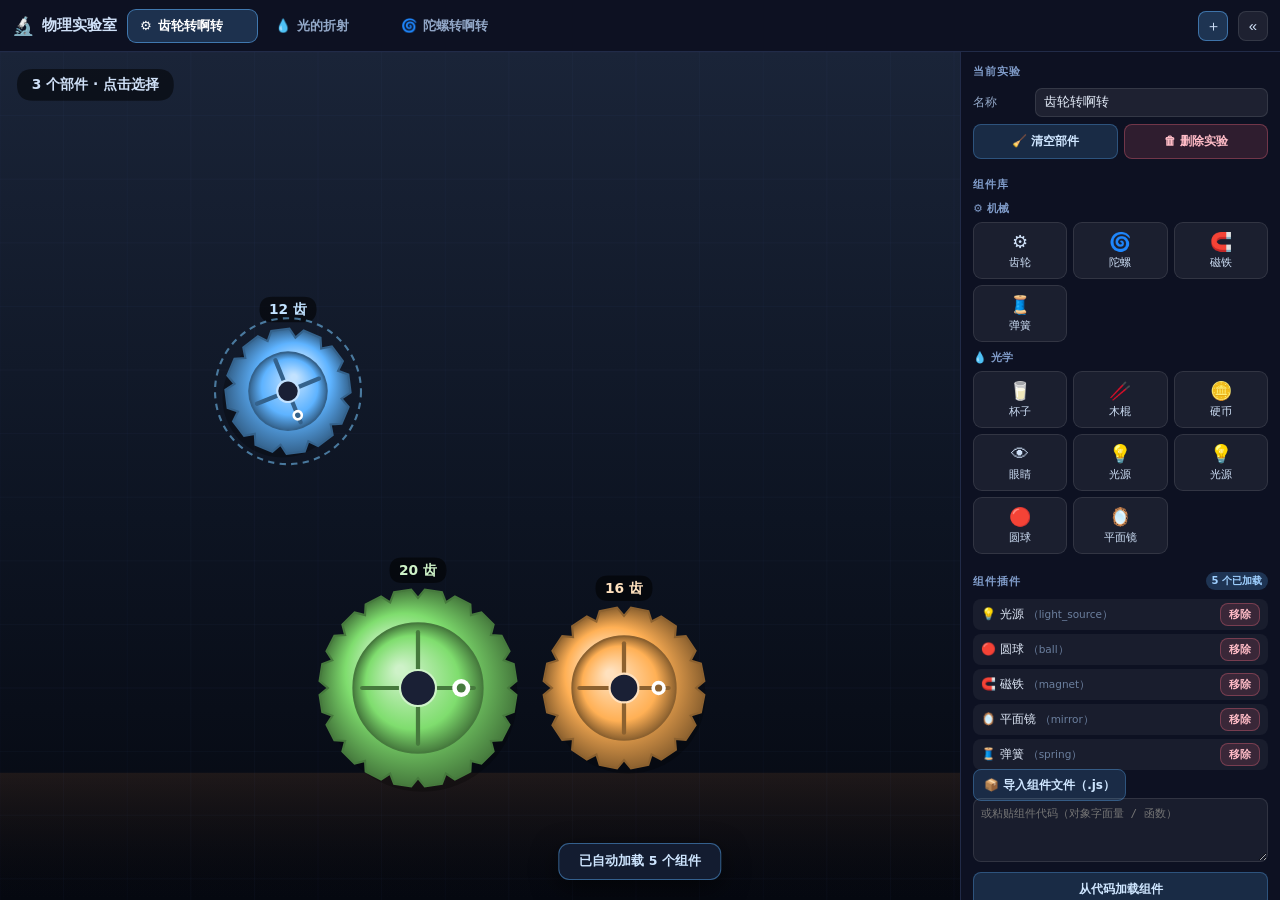
==== commit e6f37b2d: "1. Refactor the system. move style settings to css, move script to app.js 2. load the components in " ====
--- a/platform.html
+++ b/platform.html
@@ -4,207 +4,7 @@
 <meta charset="UTF-8">
 <meta name="viewport" content="width=device-width, initial-scale=1.0, maximum-scale=1.0, user-scalable=no">
 <title>物理实验室 —— 开放实验平台</title>
-<style>
-  * { margin: 0; padding: 0; box-sizing: border-box; }
-  html, body {
-    height: 100%; overflow: hidden; background: #0a0e1a;
-    color: #dfe8f7; touch-action: none;
-    font-family: system-ui, -apple-system, "Segoe UI", "PingFang SC", "Microsoft YaHei", sans-serif;
-  }
-  #app { display: flex; flex-direction: column; height: 100%; }
-  #topbar {
-    flex: 0 0 52px; display: flex; align-items: center; gap: 10px;
-    padding: 0 12px; background: rgba(14, 18, 34, 0.98);
-    border-bottom: 1px solid rgba(120, 160, 240, 0.18); z-index: 20;
-  }
-  .brand { display: flex; align-items: center; gap: 8px;
-    font-weight: 800; font-size: 15px; color: #cfe0f7; white-space: nowrap; flex: none; }
-  .brand-logo { font-size: 18px; }
-  .scene-tabs { display: flex; gap: 4px; flex: 1;
-    overflow-x: auto; scrollbar-width: none; min-width: 0; }
-  .scene-tabs::-webkit-scrollbar { display: none; }
-  .scene-tab {
-    display: flex; align-items: center; gap: 6px;
-    padding: 7px 12px; border-radius: 9px;
-    background: transparent; border: 1px solid transparent;
-    color: #93a8c8; font-size: 13px; font-weight: 600;
-    cursor: pointer; font-family: inherit; white-space: nowrap;
-    transition: all .15s; flex: none; max-width: 180px;
-  }
-  .scene-tab:hover { background: rgba(255,255,255,.06); color: #cfe0f7; }
-  .scene-tab.active { background: rgba(94,179,255,.2);
-    border-color: rgba(94,179,255,.55); color: #fff; }
-  .scene-tab .tab-name { overflow: hidden; text-overflow: ellipsis; }
-  .scene-tab .tab-close {
-    width: 16px; height: 16px; border-radius: 50%;
-    display: flex; align-items: center; justify-content: center;
-    font-size: 12px; opacity: 0; transition: opacity .15s, background .15s; flex: none;
-  }
-  .scene-tab:hover .tab-close { opacity: .6; }
-  .scene-tab .tab-close:hover { opacity: 1; background: rgba(255,110,130,.5); }
-  .icon-btn {
-    width: 30px; height: 30px; border-radius: 8px; cursor: pointer; flex: none;
-    background: rgba(255,255,255,.07); border: 1px solid rgba(255,255,255,.1);
-    color: #cfe0f7; font-size: 15px; line-height: 1;
-    display: flex; align-items: center; justify-content: center;
-  }
-  .icon-btn:hover { background: rgba(94,179,255,.22); }
-  .icon-btn.primary { background: rgba(94,179,255,.22); border-color: rgba(94,179,255,.5); }
-  .icon-btn.primary:hover { background: rgba(94,179,255,.35); }
-  #main { flex: 1; display: flex; min-height: 0; }
-  #stage { flex: 1; position: relative; overflow: hidden; min-width: 0; }
-  canvas { display: block; touch-action: none; }
-  #panel {
-    flex: 0 0 320px; width: 320px;
-    background: rgba(14, 18, 34, 0.98);
-    border-left: 1px solid rgba(120, 160, 240, 0.18);
-    display: flex; flex-direction: column; overflow: hidden;
-    transition: flex-basis .18s ease, width .18s ease;
-  }
-  #panel.collapsed { flex-basis: 0; width: 0; border-left: none; }
-  .panel-body { flex: 1; overflow-y: auto; padding: 12px 12px 28px; }
-  .panel-body::-webkit-scrollbar { width: 8px; }
-  .panel-body::-webkit-scrollbar-thumb { background: rgba(120,160,240,.25); border-radius: 4px; }
-  .section { margin-bottom: 18px; }
-  .section-title {
-    font-size: 11px; font-weight: 700; letter-spacing: .08em;
-    color: #7f9bc8; margin-bottom: 9px; text-transform: uppercase;
-    display: flex; align-items: center; gap: 6px; justify-content: space-between;
-  }
-  .section-title > span:first-child { display: flex; align-items: center; gap: 6px; }
-  .badge {
-    font-size: 10px; letter-spacing: 0; padding: 2px 6px; border-radius: 99px;
-    background: rgba(94,179,255,.22); color: #9fd0ff; text-transform: none; font-weight: 600;
-  }
-  .badge.mechanical { background: rgba(255,176,85,.22); color: #ffb055; }
-  .badge.optical { background: rgba(127,221,110,.22); color: #a8e6a0; }
-  .badge.other { background: rgba(154,139,255,.22); color: #c0b4ff; }
-  .cat-title { font-size: 11px; font-weight: 700; color: #7f9bc8;
-    margin: 8px 0 6px; display: flex; align-items: center; gap: 6px; }
-  .comp-grid { display: grid; grid-template-columns: repeat(3, 1fr); gap: 6px; margin-bottom: 8px; }
-  .comp-btn {
-    display: flex; flex-direction: column; align-items: center; gap: 3px;
-    padding: 8px 4px; border-radius: 9px; cursor: pointer;
-    background: rgba(255,255,255,.06); border: 1px solid rgba(255,255,255,.1);
-    color: #cfe0f7; font-size: 11px; font-family: inherit; transition: background .12s;
-  }
-  .comp-btn:hover { background: rgba(255,255,255,.14); }
-  .comp-btn.active { background: rgba(94,179,255,.28); border-color: #5eb3ff; color: #fff; }
-  .comp-btn .ico { font-size: 18px; }
-  .chips { display: flex; flex-wrap: wrap; gap: 6px; }
-  .chip {
-    display: inline-flex; align-items: center; gap: 6px;
-    padding: 5px 9px; border-radius: 999px; cursor: pointer;
-    background: rgba(255,255,255,.06); border: 1px solid rgba(255,255,255,.08);
-    color: #cfe0f7; font-size: 11.5px; font-family: inherit; max-width: 100%;
-  }
-  .chip:hover { background: rgba(255,255,255,.12); }
-  .chip.active { background: rgba(94,179,255,.24); border-color: #5eb3ff; color: #fff; }
-  .dot { width: 9px; height: 9px; border-radius: 50%; display: inline-block; flex: none; }
-  .field { display: flex; align-items: center; gap: 8px; margin-bottom: 7px; }
-  .field > span { width: 54px; font-size: 12px; color: #93a8c8; flex: none; }
-  .field input[type=number], .field input[type=text] {
-    flex: 1; min-width: 0; background: rgba(255,255,255,.07);
-    border: 1px solid rgba(255,255,255,.1); color: #e6eefb;
-    border-radius: 7px; padding: 6px 8px; font-size: 12.5px; font-family: inherit;
-  }
-  .field select {
-    flex: 1; min-width: 0; background: rgba(255,255,255,.07);
-    border: 1px solid rgba(255,255,255,.1); color: #e6eefb;
-    border-radius: 7px; padding: 6px 8px; font-size: 12.5px; font-family: inherit;
-    cursor: pointer; outline: none;
-  }
-  .field input[type=color] {
-    flex: 1; min-width: 0; padding: 2px; height: 30px;
-    background: rgba(255,255,255,.07); border: 1px solid rgba(255,255,255,.1);
-    border-radius: 7px; cursor: pointer;
-  }
-  .field input[type=range] {
-    flex: 1; min-width: 0; height: 6px; cursor: pointer;
-    -webkit-appearance: none; appearance: none;
-    background: linear-gradient(90deg, #5eb3ff, #a8e6ff);
-    border-radius: 3px; outline: none;
-  }
-  .field input[type=range]::-webkit-slider-thumb {
-    -webkit-appearance: none; appearance: none;
-    width: 16px; height: 16px; border-radius: 50%;
-    background: #fff; border: 3px solid #5eb3ff; cursor: grab;
-  }
-  .field input[type=range]::-moz-range-thumb {
-    width: 16px; height: 16px; border-radius: 50%;
-    background: #fff; border: 3px solid #5eb3ff; cursor: grab;
-  }
-  .field input:focus, .field select:focus { outline: none; border-color: #5eb3ff; }
-  .check { display: flex; align-items: center; gap: 8px; font-size: 12.5px;
-    margin-bottom: 7px; color: #cfe0f7; cursor: pointer; }
-  .check input { width: 15px; height: 15px; accent-color: #5eb3ff; cursor: pointer; }
-  .btn-row { display: flex; gap: 6px; margin-bottom: 6px; }
-  .btn {
-    flex: 1; padding: 8px 10px; border-radius: 8px; cursor: pointer;
-    background: rgba(94,179,255,.16); border: 1px solid rgba(94,179,255,.3);
-    color: #cfe6ff; font-size: 12px; font-weight: 600; font-family: inherit;
-    text-align: center; transition: background .12s, transform .08s; white-space: nowrap;
-  }
-  .btn:hover { background: rgba(94,179,255,.3); }
-  .btn:active { transform: scale(.97); }
-  .btn.danger { background: rgba(255,110,130,.14); border-color: rgba(255,110,130,.32); color: #ffbcc7; }
-  .btn.danger:hover { background: rgba(255,110,130,.28); }
-  .btn.full { width: 100%; flex: none; margin-bottom: 6px; }
-  .btn.file { position: relative; overflow: hidden; }
-  .btn.file input { display: none; }
-  .io-text {
-    width: 100%; height: 64px; resize: vertical; margin: 4px 0 6px;
-    background: rgba(255,255,255,.05); border: 1px solid rgba(255,255,255,.1);
-    border-radius: 8px; color: #cfe0f7; font-size: 11px; padding: 7px;
-    font-family: ui-monospace, Menlo, Consolas, monospace;
-  }
-  .io-text:focus { outline: none; border-color: #5eb3ff; }
-  .muted { color: #6b7f9e; font-size: 12px; line-height: 1.6; }
-  .empty-hint {
-    padding: 14px; text-align: center; color: #6b7f9e;
-    font-size: 12px; line-height: 1.7;
-    border: 1px dashed rgba(120,160,240,.2); border-radius: 10px;
-  }
-  .hud {
-    position: absolute; left: 16px; bottom: 16px;
-    display: flex; flex-direction: column; gap: 6px;
-    pointer-events: none; font-size: 12px;
-  }
-  .hud-item {
-    background: rgba(14,18,34,.85); border: 1px solid rgba(120,160,240,.25);
-    border-radius: 8px; padding: 6px 10px; color: #cfe0f7;
-    font-family: ui-monospace, Menlo, monospace; white-space: nowrap;
-  }
-  .plugin-item {
-    display:flex; align-items:center; justify-content:space-between;
-    padding:4px 8px; margin-bottom:4px; border-radius:8px;
-    background:rgba(255,255,255,.05); font-size:12px;
-  }
-  .plugin-item .btn { flex: 0 0 auto; padding: 3px 8px; font-size: 11px; }
-  .toast {
-    position: fixed; bottom: 20px; left: 50%;
-    transform: translateX(-50%) translateY(20px);
-    padding: 9px 20px; background: rgba(20, 30, 50, 0.96);
-    border: 1px solid rgba(94, 179, 255, 0.45); border-radius: 11px;
-    color: #cfe6ff; font-size: 12.5px; font-weight: 600;
-    opacity: 0; pointer-events: none;
-    transition: opacity .25s, transform .25s;
-    z-index: 100; white-space: nowrap; max-width: 92vw;
-    overflow: hidden; text-overflow: ellipsis;
-    box-shadow: 0 8px 26px rgba(0,0,0,.55);
-  }
-  .toast.show { opacity: 1; transform: translateX(-50%) translateY(0); }
-  .toast.err { border-color: rgba(255,110,130,.6); color: #ffbcc7; }
-  @media (max-width: 820px) {
-    #main { flex-direction: column; }
-    #panel { flex: 0 0 auto; width: 100%; height: 46vh;
-      border-left: none; border-top: 1px solid rgba(120,160,240,.18); }
-    #panel.collapsed { height: 0; flex-basis: 0; border-top: none; }
-    .brand-text { display: none; }
-    #topbar { padding: 0 8px; gap: 8px; }
-    .toast { bottom: 12px; font-size: 11.5px; padding: 8px 14px; }
-  }
-</style>
+<link rel="stylesheet" href="css/platform.css">
 </head>
 <body>
 <div id="app">
@@ -223,2088 +23,8 @@
   </main>
 </div>
 <div class="toast" id="toast"></div>
-
+<script src="js/app.js"></script>
 <script>
-/* ============================================================
-   物理实验室 —— 开放实验平台 + 组件插件系统
-   ============================================================ */
-
-const stage   = document.getElementById('stage');
-const canvas  = document.getElementById('c');
-const ctx     = canvas.getContext('2d');
-const panel   = document.getElementById('panel');
-const panelBody = document.getElementById('panelBody');
-const toastEl = document.getElementById('toast');
-const sceneTabsEl = document.getElementById('sceneTabs');
-const hudEl   = document.getElementById('hud');
-
-let W = 800, H = 600, S = 1, DPR = 1;
-let time = 0;
-let uidCounter = 1;
-function uid(prefix) { return (prefix || 'e') + '_' + (uidCounter++); }
-
-/* ---------- 基础数学 ---------- */
-function clamp(v, a, b) { return Math.max(a, Math.min(b, v)); }
-function dist(a, b) { return Math.hypot(a.x - b.x, a.y - b.y); }
-function inv(t, a, b) { return clamp((t - a) / (b - a), 0, 1); }
-function smooth(t) { t = clamp(t, 0, 1); return t * t * (3 - 2 * t); }
-
-function parseHex(h) {
-  if (typeof h !== 'string') return { r: 120, g: 160, b: 220 };
-  let s = h.replace('#', '').trim();
-  if (s.length === 3) s = s.split('').map(c => c + c).join('');
-  if (!/^[0-9a-f]{6}$/i.test(s)) return { r: 120, g: 160, b: 220 };
-  const n = parseInt(s, 16);
-  return { r: (n >> 16) & 255, g: (n >> 8) & 255, b: n & 255 };
-}
-function toHex6(h) {
-  const c = parseHex(h);
-  return '#' + [c.r, c.g, c.b].map(v => Math.round(v).toString(16).padStart(2, '0')).join('');
-}
-function mixHex(a, b, t) {
-  const A = parseHex(a), B = parseHex(b);
-  return '#' + ['r','g','b'].map(k =>
-    Math.round(A[k] + (B[k] - A[k]) * t).toString(16).padStart(2, '0')
-  ).join('');
-}
-function hexA(hex, a) {
-  const c = parseHex(hex);
-  return `rgba(${c.r},${c.g},${c.b},${a})`;
-}
-function roundRectPath(c, x, y, w, h, r) {
-  const rr = Math.min(r, w / 2, h / 2);
-  c.beginPath();
-  c.moveTo(x + rr, y);
-  c.lineTo(x + w - rr, y);
-  c.quadraticCurveTo(x + w, y, x + w, y + rr);
-  c.lineTo(x + w, y + h - rr);
-  c.quadraticCurveTo(x + w, y + h, x + w - rr, y + h);
-  c.lineTo(x + rr, y + h);
-  c.quadraticCurveTo(x, y + h, x, y + h - rr);
-  c.lineTo(x, y + rr);
-  c.quadraticCurveTo(x, y, x + rr, y);
-  c.closePath();
-}
-function distToSegment(p, a, b) {
-  const dx = b.x - a.x, dy = b.y - a.y;
-  const len2 = dx * dx + dy * dy;
-  if (len2 === 0) return Math.hypot(p.x - a.x, p.y - a.y);
-  let t = ((p.x - a.x) * dx + (p.y - a.y) * dy) / len2;
-  t = clamp(t, 0, 1);
-  return Math.hypot(p.x - (a.x + dx * t), p.y - (a.y + dy * t));
-}
-
-/* ---------- 音效 ---------- */
-const Audio = {
-  ctx: null,
-  init() {
-    if (!this.ctx) {
-      try { this.ctx = new (window.AudioContext || window.webkitAudioContext)(); } catch (e) {}
-    }
-  },
-  beep(freq, dur, vol = 0.08, type = 'sine', delay = 0) {
-    if (!this.ctx) return;
-    const t0 = this.ctx.currentTime + delay;
-    const o = this.ctx.createOscillator();
-    const g = this.ctx.createGain();
-    o.type = type;
-    o.frequency.setValueAtTime(freq, t0);
-    o.connect(g);
-    g.connect(this.ctx.destination);
-    g.gain.setValueAtTime(vol, t0);
-    g.gain.exponentialRampToValueAtTime(0.001, t0 + dur);
-    o.start(t0);
-    o.stop(t0 + dur);
-  },
-  grab()  { this.beep(620, 0.06, 0.05, 'triangle'); },
-  drop()  { this.beep(420, 0.07, 0.05, 'triangle'); },
-  clack() { this.beep(880, 0.06, 0.08, 'square'); this.beep(660, 0.10, 0.05, 'triangle', 0.04); },
-  click() { this.beep(520, 0.06, 0.05, 'triangle'); },
-  add()   { this.beep(660, 0.05, 0.05, 'sine'); this.beep(880, 0.08, 0.05, 'sine', 0.05); },
-  spin()  { this.beep(440, 0.10, 0.05, 'sawtooth'); this.beep(660, 0.15, 0.05, 'sawtooth', 0.08); }
-};
-
-/* ============================================================
-   内置组件
-   ============================================================ */
-const ComponentTypes = {};
-
-/* --- 齿轮 --- */
-ComponentTypes.gear = {
-  label: '齿轮', icon: '⚙️', category: 'mechanical', color: '#5eb3ff',
-  defaults() {
-    return { teeth: 16, color: '#5eb3ff', angle: 0, speed: 0.9,
-      isDriver: false, draggable: true, x: 200, y: 200 };
-  },
-  getPosition(el) { return { x: el.x, y: el.y }; },
-  setPosition(el, x, y) { el.x = x; el.y = y; },
-  getRadius(el, env) { return env.MODULE * el.teeth / 2 + env.MODULE * 0.95; },
-  hitTest(el, p, env) { return dist(p, el) < this.getRadius(el, env) + 12 * env.S; },
-  properties: [
-    { key: 'teeth', label: '齿数', type: 'number', min: 6, max: 60, step: 1 },
-    { key: 'color', label: '颜色', type: 'color' },
-    { key: 'x', label: 'X', type: 'number' },
-    { key: 'y', label: 'Y', type: 'number' },
-    { key: 'speed', label: '转速', type: 'number', step: 0.1, min: -5, max: 5 },
-    { key: 'isDriver', label: '驱动齿轮', type: 'checkbox' },
-    { key: 'draggable', label: '可拖动', type: 'checkbox' }
-  ],
-  render: {
-    main(el, scene, env) {
-      const c = env.ctx;
-      const r = env.MODULE * el.teeth / 2;
-      const toothH = env.MODULE * 0.95;
-      const step = Math.PI * 2 / el.teeth;
-      const colorLight = mixHex(el.color, '#ffffff', 0.62);
-      const colorDark = mixHex(el.color, '#000000', 0.45);
-      c.save();
-      c.translate(el.x, el.y);
-      c.rotate(el.angle);
-      c.save();
-      c.globalAlpha = 0.35;
-      c.translate(4 * env.S, 8 * env.S);
-      c.beginPath();
-      c.arc(0, 0, r + toothH * 0.6, 0, Math.PI * 2);
-      c.fillStyle = 'rgba(0,0,0,0.7)';
-      c.fill();
-      c.restore();
-      c.beginPath();
-      for (let i = 0; i < el.teeth; i++) {
-        const a0 = i * step, a1 = a0 + step * 0.22, a2 = a0 + step * 0.78, a3 = a0 + step;
-        const x1 = Math.cos(a0) * r, y1 = Math.sin(a0) * r;
-        const x2 = Math.cos(a1) * (r + toothH), y2 = Math.sin(a1) * (r + toothH);
-        const x3 = Math.cos(a2) * (r + toothH), y3 = Math.sin(a2) * (r + toothH);
-        const x4 = Math.cos(a3) * r, y4 = Math.sin(a3) * r;
-        if (i === 0) c.moveTo(x1, y1); else c.lineTo(x1, y1);
-        c.lineTo(x2, y2); c.lineTo(x3, y3); c.lineTo(x4, y4);
-      }
-      c.closePath();
-      const grad = c.createRadialGradient(-r * 0.35, -r * 0.4, r * 0.1, 0, 0, r + toothH);
-      grad.addColorStop(0, colorLight);
-      grad.addColorStop(0.55, el.color);
-      grad.addColorStop(1, colorDark);
-      c.fillStyle = grad;
-      c.fill();
-      c.strokeStyle = colorDark;
-      c.lineWidth = 2 * env.S;
-      c.stroke();
-      c.beginPath();
-      c.arc(0, 0, r * 0.72, 0, Math.PI * 2);
-      const inner = c.createRadialGradient(-r * 0.2, -r * 0.2, r * 0.05, 0, 0, r * 0.72);
-      inner.addColorStop(0, colorLight);
-      inner.addColorStop(0.7, el.color);
-      inner.addColorStop(1, colorDark);
-      c.fillStyle = inner;
-      c.fill();
-      c.strokeStyle = colorDark;
-      c.lineWidth = 1.5 * env.S;
-      c.stroke();
-      c.strokeStyle = colorDark;
-      c.lineWidth = 4 * env.S;
-      c.lineCap = 'round';
-      for (let i = 0; i < 4; i++) {
-        const a = i * Math.PI / 2;
-        c.beginPath();
-        c.moveTo(Math.cos(a) * r * 0.22, Math.sin(a) * r * 0.22);
-        c.lineTo(Math.cos(a) * r * 0.62, Math.sin(a) * r * 0.62);
-        c.stroke();
-      }
-      c.beginPath();
-      c.arc(0, 0, r * 0.20, 0, Math.PI * 2);
-      c.fillStyle = '#1a2035';
-      c.fill();
-      c.strokeStyle = colorLight;
-      c.lineWidth = 2 * env.S;
-      c.stroke();
-      c.beginPath();
-      c.arc(r * 0.48, 0, r * 0.10, 0, Math.PI * 2);
-      c.fillStyle = '#fff';
-      c.fill();
-      c.beginPath();
-      c.arc(r * 0.48, 0, r * 0.05, 0, Math.PI * 2);
-      c.fillStyle = colorDark;
-      c.fill();
-      c.restore();
-      c.save();
-      c.translate(el.x, el.y - r - toothH - 18 * env.S);
-      c.font = `bold ${13 * env.S}px system-ui, sans-serif`;
-      c.textAlign = 'center';
-      c.textBaseline = 'middle';
-      const text = `${el.teeth} 齿`;
-      const tw = c.measureText(text).width;
-      const padX = 9 * env.S;
-      c.fillStyle = 'rgba(0,0,0,0.55)';
-      roundRectPath(c, -tw / 2 - padX, -12 * env.S, tw + padX * 2, 24 * env.S, 12 * env.S);
-      c.fill();
-      c.fillStyle = colorLight;
-      c.fillText(text, 0, 1);
-      c.restore();
-      if (el.isDriver) {
-        c.save();
-        c.translate(el.x, el.y);
-        const pulse = 1 + Math.sin(env.time * 3) * 0.08;
-        c.beginPath();
-        c.arc(0, 0, (r + toothH + 14 * env.S) * pulse, 0, Math.PI * 2);
-        c.strokeStyle = 'rgba(120, 200, 255, 0.55)';
-        c.lineWidth = 2 * env.S;
-        c.setLineDash([6 * env.S, 5 * env.S]);
-        c.stroke();
-        c.setLineDash([]);
-        c.restore();
-      }
-    }
-  }
-};
-
-/* --- 杯子 --- */
-ComponentTypes.cup = {
-  label: '杯子', icon: '🥛', category: 'optical', color: '#7ec8ff',
-  defaults() {
-    return { x: 200, y: 200, w: 160, h: 240, waterLevel: 0.5, refraction: 1.33 };
-  },
-  getPosition(el) { return { x: el.x + el.w / 2, y: el.y + el.h / 2 }; },
-  setPosition(el, x, y) { el.x = x - el.w / 2; el.y = y - el.h / 2; },
-  getRadius(el, env) { return Math.max(el.w, el.h) / 2 + 6 * env.S; },
-  hitTest(el, p, env) {
-    return p.x >= el.x - 4 && p.x <= el.x + el.w + 4 &&
-           p.y >= el.y - 4 && p.y <= el.y + el.h + el.w * 0.1 + 4;
-  },
-  properties: [
-    { key: 'x', label: 'X', type: 'number' },
-    { key: 'y', label: 'Y', type: 'number' },
-    { key: 'w', label: '宽', type: 'number', min: 40 },
-    { key: 'h', label: '高', type: 'number', min: 40 },
-    { key: 'waterLevel', label: '水位', type: 'range', min: 0, max: 100, scale: 100 },
-    { key: 'refraction', label: '折射率', type: 'number', step: 0.01, min: 1, max: 2.5 }
-  ],
-  render: {
-    back(el, scene, env) {
-      const c = env.ctx;
-      c.save();
-      c.globalAlpha = 0.35;
-      c.beginPath();
-      c.ellipse(el.x + el.w / 2, el.y + el.h + 3 * env.S, el.w * 0.55, 6 * env.S, 0, 0, Math.PI * 2);
-      c.fillStyle = '#000';
-      c.fill();
-      c.restore();
-      c.beginPath();
-      c.moveTo(el.x, el.y);
-      c.lineTo(el.x, el.y + el.h);
-      c.quadraticCurveTo(el.x + el.w / 2, el.y + el.h + el.w * 0.10, el.x + el.w, el.y + el.h);
-      c.lineTo(el.x + el.w, el.y);
-      c.closePath();
-      const bg = c.createLinearGradient(el.x, 0, el.x + el.w, 0);
-      bg.addColorStop(0, 'rgba(80, 110, 150, 0.15)');
-      bg.addColorStop(0.5, 'rgba(120, 150, 190, 0.08)');
-      bg.addColorStop(1, 'rgba(80, 110, 150, 0.15)');
-      c.fillStyle = bg;
-      c.fill();
-      if (el.waterLevel > 0.01) {
-        const waterY = el.y + el.h * (1 - el.waterLevel * 0.92);
-        c.save();
-        c.beginPath();
-        c.moveTo(el.x, el.y);
-        c.lineTo(el.x, el.y + el.h);
-        c.quadraticCurveTo(el.x + el.w / 2, el.y + el.h + el.w * 0.10, el.x + el.w, el.y + el.h);
-        c.lineTo(el.x + el.w, el.y);
-        c.closePath();
-        c.clip();
-        const wg = c.createLinearGradient(0, waterY, 0, el.y + el.h);
-        wg.addColorStop(0, 'rgba(140, 210, 250, 0.55)');
-        wg.addColorStop(0.5, 'rgba(70, 160, 230, 0.72)');
-        wg.addColorStop(1, 'rgba(30, 100, 180, 0.88)');
-        c.fillStyle = wg;
-        c.fillRect(el.x, waterY, el.w, el.y + el.h - waterY);
-        c.beginPath();
-        for (let i = 0; i <= 40; i++) {
-          const t = i / 40;
-          const px = el.x + el.w * t;
-          const wave = Math.sin(t * 8 + env.time * 2) * 1.5 * env.S;
-          if (i === 0) c.moveTo(px, waterY + wave);
-          else c.lineTo(px, waterY + wave);
-        }
-        c.strokeStyle = 'rgba(220, 245, 255, 0.85)';
-        c.lineWidth = 2 * env.S;
-        c.stroke();
-        c.restore();
-      }
-    },
-    front(el, scene, env) {
-      const c = env.ctx;
-      c.beginPath();
-      c.moveTo(el.x, el.y);
-      c.lineTo(el.x, el.y + el.h);
-      c.quadraticCurveTo(el.x + el.w / 2, el.y + el.h + el.w * 0.10, el.x + el.w, el.y + el.h);
-      c.lineTo(el.x + el.w, el.y);
-      c.strokeStyle = 'rgba(200, 225, 245, 0.75)';
-      c.lineWidth = 2.5 * env.S;
-      c.stroke();
-      c.beginPath();
-      c.ellipse(el.x + el.w / 2, el.y, el.w / 2, 5 * env.S, 0, 0, Math.PI * 2);
-      c.strokeStyle = 'rgba(200, 225, 245, 0.85)';
-      c.lineWidth = 2 * env.S;
-      c.stroke();
-      c.beginPath();
-      c.moveTo(el.x + el.w * 0.15, el.y + 20 * env.S);
-      c.lineTo(el.x + el.w * 0.15, el.y + el.h * 0.6);
-      c.strokeStyle = 'rgba(255, 255, 255, 0.35)';
-      c.lineWidth = 3 * env.S;
-      c.lineCap = 'round';
-      c.stroke();
-    }
-  }
-};
-
-/* --- 木棍 --- */
-ComponentTypes.stick = {
-  label: '木棍', icon: '🥢', category: 'optical', color: '#e8d4a0',
-  defaults() {
-    return { x1: 100, y1: 100, x2: 180, y2: 300, width: 8, color: '#e8d4a0' };
-  },
-  getPosition(el) { return { x: (el.x1 + el.x2) / 2, y: (el.y1 + el.y2) / 2 }; },
-  setPosition(el, x, y) {
-    const cx = (el.x1 + el.x2) / 2, cy = (el.y1 + el.y2) / 2;
-    const dx = x - cx, dy = y - cy;
-    el.x1 += dx; el.y1 += dy; el.x2 += dx; el.y2 += dy;
-  },
-  getRadius(el, env) { return Math.hypot(el.x2 - el.x1, el.y2 - el.y1) / 2 + el.width * env.S + 8 * env.S; },
-  hitTest(el, p, env) {
-    return distToSegment(p, { x: el.x1, y: el.y1 }, { x: el.x2, y: el.y2 }) < el.width * env.S / 2 + 12 * env.S;
-  },
-  getHandles(el) { return [{ id: 'p1', x: el.x1, y: el.y1 }, { id: 'p2', x: el.x2, y: el.y2 }]; },
-  onHandleDrag(el, handleId, p) {
-    if (handleId === 'p1') { el.x1 = p.x; el.y1 = p.y; }
-    if (handleId === 'p2') { el.x2 = p.x; el.y2 = p.y; }
-  },
-  properties: [
-    { key: 'x1', label: 'X1', type: 'number' },
-    { key: 'y1', label: 'Y1', type: 'number' },
-    { key: 'x2', label: 'X2', type: 'number' },
-    { key: 'y2', label: 'Y2', type: 'number' },
-    { key: 'width', label: '粗细', type: 'number', min: 2, max: 30 },
-    { key: 'color', label: '颜色', type: 'color' }
-  ],
-  render: {
-    main(el, scene, env) {
-      const c = env.ctx;
-      let cup = null;
-      for (const o of scene.elements) {
-        if (o.type !== 'cup' || o.waterLevel < 0.01) continue;
-        const waterY = o.y + o.h * (1 - o.waterLevel * 0.92);
-        const yMax = Math.max(el.y1, el.y2);
-        if (yMax <= waterY) continue;
-        const xMin = Math.min(el.x1, el.x2), xMax = Math.max(el.x1, el.x2);
-        if (xMax < o.x || xMin > o.x + o.w) continue;
-        cup = o; break;
-      }
-      if (cup) {
-        const waterY = cup.y + cup.h * (1 - cup.waterLevel * 0.92);
-        const shift = 1 - 1 / (cup.refraction || 1.33);
-        const dy = el.y2 - el.y1;
-        const tWater = Math.abs(dy) < 0.0001 ? (el.y1 > waterY ? 0 : 1) : (waterY - el.y1) / dy;
-        if (tWater > 0 && tWater < 1) {
-          if (el.y1 < el.y2) {
-            drawStickSegment(c, el, env, 0, tWater, false, null);
-            drawStickSegment(c, el, env, tWater, 1, true, { waterY, shift });
-          } else {
-            drawStickSegment(c, el, env, 0, tWater, true, { waterY, shift });
-            drawStickSegment(c, el, env, tWater, 1, false, null);
-          }
-          return;
-        }
-        if (tWater <= 0) {
-          drawStickSegment(c, el, env, 0, 1, true, { waterY, shift });
-          return;
-        }
-      }
-      drawStickSegment(c, el, env, 0, 1, false, null);
-    }
-  }
-};
-function drawStickSegment(c, el, env, t0, t1, underwater, info) {
-  if (t1 <= t0) return;
-  const lw = el.width * env.S;
-  if (underwater && info) {
-    const segs = 24;
-    c.beginPath();
-    for (let i = 0; i <= segs; i++) {
-      const t = t0 + (t1 - t0) * i / segs;
-      const ax = el.x1 + (el.x2 - el.x1) * t;
-      const ay = el.y1 + (el.y2 - el.y1) * t;
-      const depth = Math.max(0, ay - info.waterY);
-      const vy = ay - depth * info.shift;
-      if (i === 0) c.moveTo(ax, vy); else c.lineTo(ax, vy);
-    }
-    c.strokeStyle = el.color;
-    c.lineWidth = lw;
-    c.lineCap = 'round';
-    c.lineJoin = 'round';
-    c.stroke();
-    c.strokeStyle = 'rgba(120,80,40,0.5)';
-    c.lineWidth = 1.5 * env.S;
-    c.stroke();
-  } else {
-    const ax0 = el.x1 + (el.x2 - el.x1) * t0;
-    const ay0 = el.y1 + (el.y2 - el.y1) * t0;
-    const ax1 = el.x1 + (el.x2 - el.x1) * t1;
-    const ay1 = el.y1 + (el.y2 - el.y1) * t1;
-    c.beginPath();
-    c.moveTo(ax0, ay0);
-    c.lineTo(ax1, ay1);
-    c.strokeStyle = el.color;
-    c.lineWidth = lw;
-    c.lineCap = 'round';
-    c.stroke();
-    c.strokeStyle = 'rgba(120,80,40,0.5)';
-    c.lineWidth = 1.5 * env.S;
-    c.stroke();
-    c.beginPath();
-    c.moveTo(ax0 - 2 * env.S, ay0);
-    c.lineTo(ax1 - 2 * env.S, ay1);
-    c.strokeStyle = 'rgba(255,255,255,0.45)';
-    c.lineWidth = 1.5 * env.S;
-    c.stroke();
-  }
-}
-
-/* --- 硬币 --- */
-ComponentTypes.coin = {
-  label: '硬币', icon: '🪙', category: 'optical', color: '#f0b93a',
-  defaults() { return { x: 200, y: 300, r: 22, color: '#f0b93a' }; },
-  getPosition(el) { return { x: el.x, y: el.y }; },
-  setPosition(el, x, y) { el.x = x; el.y = y; },
-  getRadius(el, env) { return el.r + 10 * env.S; },
-  properties: [
-    { key: 'x', label: 'X', type: 'number' },
-    { key: 'y', label: 'Y', type: 'number' },
-    { key: 'r', label: '半径', type: 'number', min: 5 },
-    { key: 'color', label: '颜色', type: 'color' }
-  ],
-  render: {
-    main(el, scene, env) {
-      const c = env.ctx;
-      let cup = null;
-      for (const o of scene.elements) {
-        if (o.type !== 'cup') continue;
-        if (el.x >= o.x && el.x <= o.x + o.w && el.y >= o.y && el.y <= o.y + o.h) { cup = o; break; }
-      }
-      let visualY = el.y, visibility = 1;
-      if (cup && cup.waterLevel > 0.01) {
-        const waterY = cup.y + cup.h * (1 - cup.waterLevel * 0.92);
-        if (el.y > waterY) {
-          const shift = 1 - 1 / (cup.refraction || 1.33);
-          visualY = el.y - (el.y - waterY) * shift;
-          visibility = Math.min(1, cup.waterLevel / 0.5 + 0.15);
-        }
-      }
-      if (visibility > 0.01) {
-        c.save();
-        c.globalAlpha = visibility;
-        c.beginPath();
-        c.ellipse(el.x + 2 * env.S, visualY + el.r * 0.4, el.r * 1.05, el.r * 0.32, 0, 0, Math.PI * 2);
-        c.fillStyle = 'rgba(0,0,0,0.4)';
-        c.fill();
-        c.beginPath();
-        c.ellipse(el.x, visualY, el.r, el.r * 0.32, 0, 0, Math.PI * 2);
-        const g = c.createRadialGradient(el.x - el.r * 0.3, visualY - el.r * 0.1, el.r * 0.05, el.x, visualY, el.r * 1.1);
-        g.addColorStop(0, '#ffe894');
-        g.addColorStop(0.5, el.color);
-        g.addColorStop(1, '#8a5a10');
-        c.fillStyle = g;
-        c.fill();
-        c.strokeStyle = 'rgba(120,80,20,0.9)';
-        c.lineWidth = 2 * env.S;
-        c.stroke();
-        c.beginPath();
-        c.ellipse(el.x, visualY, el.r * 0.75, el.r * 0.24, 0, 0, Math.PI * 2);
-        c.strokeStyle = 'rgba(120,80,20,0.5)';
-        c.lineWidth = 1.2 * env.S;
-        c.stroke();
-        c.beginPath();
-        c.ellipse(el.x - el.r * 0.3, visualY - el.r * 0.08, el.r * 0.3, el.r * 0.08, 0, 0, Math.PI * 2);
-        c.fillStyle = 'rgba(255,255,255,0.55)';
-        c.fill();
-        c.restore();
-      }
-    }
-  }
-};
-
-/* --- 眼睛 --- */
-ComponentTypes.eye = {
-  label: '眼睛', icon: '👁', category: 'optical', color: '#a8c8e8',
-  defaults() { return { x: 100, y: 100 }; },
-  getPosition(el) { return { x: el.x, y: el.y }; },
-  setPosition(el, x, y) { el.x = x; el.y = y; },
-  getRadius(el, env) { return 30 * env.S; },
-  properties: [
-    { key: 'x', label: 'X', type: 'number' },
-    { key: 'y', label: 'Y', type: 'number' }
-  ],
-  render: {
-    main(el, scene, env) {
-      const c = env.ctx;
-      const r = 14 * env.S;
-      c.beginPath();
-      c.ellipse(el.x, el.y, r * 1.4, r, 0, 0, Math.PI * 2);
-      c.fillStyle = 'rgba(255,255,255,0.92)';
-      c.fill();
-      c.strokeStyle = 'rgba(80,110,150,0.9)';
-      c.lineWidth = 2 * env.S;
-      c.stroke();
-      c.beginPath();
-      c.arc(el.x + r * 0.3, el.y + r * 0.15, r * 0.42, 0, Math.PI * 2);
-      c.fillStyle = '#1a2030';
-      c.fill();
-      c.beginPath();
-      c.arc(el.x + r * 0.15, el.y + r * 0.05, r * 0.15, 0, Math.PI * 2);
-      c.fillStyle = 'rgba(255,255,255,0.9)';
-      c.fill();
-    }
-  }
-};
-
-/* --- 光源 --- */
-ComponentTypes.light = {
-  label: '光源', icon: '💡', category: 'optical', color: '#ffe27a',
-  defaults() { return { x: 100, y: 100, angle: -Math.PI / 4, color: '#ffe27a' }; },
-  getPosition(el) { return { x: el.x, y: el.y }; },
-  setPosition(el, x, y) { el.x = x; el.y = y; },
-  getRadius(el, env) { return 30 * env.S; },
-  properties: [
-    { key: 'x', label: 'X', type: 'number' },
-    { key: 'y', label: 'Y', type: 'number' },
-    { key: 'angle', label: '角度°', type: 'number', step: 5, radians: true },
-    { key: 'color', label: '颜色', type: 'color' }
-  ],
-  render: {
-    main(el, scene, env) {
-      const c = env.ctx;
-      const gr = c.createRadialGradient(el.x, el.y, 2 * env.S, el.x, el.y, 30 * env.S);
-      gr.addColorStop(0, 'rgba(255, 220, 120, 0.9)');
-      gr.addColorStop(0.4, 'rgba(255, 200, 80, 0.35)');
-      gr.addColorStop(1, 'rgba(255, 200, 80, 0)');
-      c.fillStyle = gr;
-      c.beginPath();
-      c.arc(el.x, el.y, 30 * env.S, 0, Math.PI * 2);
-      c.fill();
-      c.beginPath();
-      c.arc(el.x, el.y, 9 * env.S, 0, Math.PI * 2);
-      c.fillStyle = el.color;
-      c.fill();
-      c.strokeStyle = 'rgba(255,255,255,0.85)';
-      c.lineWidth = 2 * env.S;
-      c.stroke();
-      const ex = el.x + Math.cos(el.angle) * 44 * env.S;
-      const ey = el.y + Math.sin(el.angle) * 44 * env.S;
-      c.beginPath();
-      c.moveTo(el.x + Math.cos(el.angle) * 12 * env.S, el.y + Math.sin(el.angle) * 12 * env.S);
-      c.lineTo(ex, ey);
-      c.strokeStyle = 'rgba(255,220,120,0.85)';
-      c.lineWidth = 2 * env.S;
-      c.stroke();
-      const ang = el.angle;
-      c.beginPath();
-      c.moveTo(ex, ey);
-      c.lineTo(ex - Math.cos(ang) * 8 * env.S - Math.sin(ang) * 5 * env.S,
-               ey - Math.sin(ang) * 8 * env.S + Math.cos(ang) * 5 * env.S);
-      c.lineTo(ex - Math.cos(ang) * 8 * env.S + Math.sin(ang) * 5 * env.S,
-               ey - Math.sin(ang) * 8 * env.S - Math.cos(ang) * 5 * env.S);
-      c.closePath();
-      c.fillStyle = 'rgba(255,220,120,1)';
-      c.fill();
-    }
-  }
-};
-
-/* --- 陀螺 --- */
-function topConfig(el) {
-  const comFrac = clamp(el.comFrac, 0.1, 0.9);
-  const tipType = el.tipType || 'sharp';
-  const massDist = el.massDist || 'uniform';
-  const comPenalty  = clamp((comFrac - 0.28) / 0.38, 0, 1) * 0.30;
-  const tipPenalty  = tipType === 'flat' ? 0.24 : (tipType === 'round' ? 0.12 : 0);
-  const massPenalty = massDist === 'center' ? 0.22 : (massDist === 'edge' ? 0 : 0.10);
-  const decay = 0.14 + comPenalty + tipPenalty + massPenalty;
-  const stableTime = clamp(16 - (decay - 0.14) * 20, 3.5, 16);
-  return { decay, stableTime };
-}
-function getTopState(tau, cfg) {
-  if (tau <= 0) return { spinPhase: 0, vel: 1, tilt: 0, fallProgress: 0, elapsed: 0 };
-  const spinPhase = (18 / cfg.decay) * (1 - Math.exp(-cfg.decay * tau));
-  const vel = Math.exp(-cfg.decay * tau);
-  const fallProgress = smooth(inv(tau, cfg.stableTime, cfg.stableTime + 1.6));
-  const wobble = Math.sin(tau * 5.2) * 0.05 * (1 - fallProgress);
-  const tilt = fallProgress * 1.15 + wobble;
-  const elapsed = Math.min(tau, cfg.stableTime + 1.6);
-  return { spinPhase, vel, tilt, fallProgress, elapsed };
-}
-function topColors(el) {
-  const c = el.color || '#3E5A7A';
-  const light = mixHex(c, '#ffffff', 0.42);
-  const dark  = mixHex(c, '#000000', 0.60);
-  return {
-    main: c, dark: dark, top: hexA(light, 0.72), stroke: hexA(light, 0.9),
-    axis: 'rgba(255,217,138,0.9)', knob: 'rgba(255,217,138,0.95)',
-    mark: 'rgba(255,255,255,0.88)', weight: '#FFD98A', com: '#FF7A6B'
-  };
-}
-function drawTopRealistic(c, el, env, state) {
-  const Hh = 280 * env.S * (el.size || 1);
-  const R  = 90  * env.S * (el.size || 1);
-  const cx = el.x, baseY = el.y;
-  const col = topColors(el);
-  c.save();
-  c.translate(cx, baseY);
-  c.rotate(state.tilt);
-  const coneH = Hh * 0.30, bodyH = Hh * 0.42, neckH = Hh * 0.16, knobH = Hh * 0.12;
-  const bodyBottomY = -coneH, bodyTopY = bodyBottomY - bodyH;
-  const neckTopY = bodyTopY - neckH, knobCY = neckTopY - knobH * 0.45;
-  const ellRy = R * 0.26;
-  /* 锥体 */
-  c.beginPath();
-  c.moveTo(-R, bodyBottomY);
-  if (el.tipType === 'sharp') {
-    c.quadraticCurveTo(-R * 0.40, bodyBottomY * 0.55, -4, -5);
-    c.lineTo(4, -5);
-    c.quadraticCurveTo(R * 0.40, bodyBottomY * 0.55, R, bodyBottomY);
-  } else if (el.tipType === 'flat') {
-    c.quadraticCurveTo(-R * 0.55, bodyBottomY * 0.55, -R * 0.32, -10);
-    c.lineTo(R * 0.32, -10);
-    c.quadraticCurveTo(R * 0.55, bodyBottomY * 0.55, R, bodyBottomY);
-  } else {
-    c.quadraticCurveTo(-R * 0.45, bodyBottomY * 0.55, -R * 0.16, -14);
-    c.arc(0, -14, R * 0.16, Math.PI, 0, true);
-    c.quadraticCurveTo(R * 0.45, bodyBottomY * 0.55, R, bodyBottomY);
-  }
-  c.ellipse(0, bodyBottomY, R, ellRy, 0, 0, Math.PI, false);
-  c.closePath();
-  const coneGrad = c.createLinearGradient(-R, 0, R, 0);
-  coneGrad.addColorStop(0, col.dark);
-  coneGrad.addColorStop(0.30, col.main);
-  coneGrad.addColorStop(0.70, col.main);
-  coneGrad.addColorStop(1, col.dark);
-  c.fillStyle = coneGrad;
-  c.fill();
-  c.strokeStyle = col.stroke;
-  c.lineWidth = 2 * env.S;
-  c.stroke();
-  /* 主体 */
-  c.beginPath();
-  c.moveTo(-R, bodyTopY);
-  c.lineTo(-R, bodyBottomY);
-  c.ellipse(0, bodyBottomY, R, ellRy, 0, Math.PI, 0, false);
-  c.lineTo(R, bodyTopY);
-  c.closePath();
-  const bodyGrad = c.createLinearGradient(-R, 0, R, 0);
-  bodyGrad.addColorStop(0, col.dark);
-  bodyGrad.addColorStop(0.28, col.main);
-  bodyGrad.addColorStop(0.72, col.main);
-  bodyGrad.addColorStop(1, col.dark);
-  c.fillStyle = bodyGrad;
-  c.fill();
-  c.strokeStyle = col.stroke;
-  c.lineWidth = 2 * env.S;
-  c.stroke();
-  /* 顶面 */
-  c.beginPath();
-  c.ellipse(0, bodyTopY, R, ellRy, 0, 0, Math.PI * 2);
-  c.fillStyle = col.top;
-  c.fill();
-  c.strokeStyle = col.stroke;
-  c.lineWidth = 2 * env.S;
-  c.stroke();
-  c.fillStyle = col.mark;
-  for (let i = 0; i < 8; i++) {
-    const a = state.spinPhase + i * Math.PI * 2 / 8;
-    c.beginPath();
-    c.arc(Math.cos(a) * R * 0.70, bodyTopY + Math.sin(a) * ellRy * 0.70, 3.2 * env.S, 0, Math.PI * 2);
-    c.fill();
-  }
-  /* 质量分布 */
-  if (el.massDist === 'center' || el.massDist === 'edge') {
-    const n = el.massDist === 'center' ? 6 : 8;
-    const rr2 = el.massDist === 'center' ? 0.24 : 0.80;
-    for (let i = 0; i < n; i++) {
-      const a = state.spinPhase * 1.3 + i * Math.PI * 2 / n;
-      c.beginPath();
-      c.arc(Math.cos(a) * R * rr2, bodyTopY + Math.sin(a) * ellRy * rr2, 7 * env.S, 0, Math.PI * 2);
-      c.fillStyle = col.weight;
-      c.fill();
-      c.strokeStyle = 'rgba(0,0,0,0.35)';
-      c.lineWidth = 1.5 * env.S;
-      c.stroke();
-    }
-  }
-  /* 轴杆 */
-  c.beginPath();
-  c.moveTo(-R * 0.085, bodyTopY);
-  c.lineTo(-R * 0.085, neckTopY);
-  c.lineTo(R * 0.085, neckTopY);
-  c.lineTo(R * 0.085, bodyTopY);
-  c.closePath();
-  c.fillStyle = col.axis;
-  c.fill();
-  c.strokeStyle = col.stroke;
-  c.lineWidth = 1.5 * env.S;
-  c.stroke();
-  /* 旋钮 */
-  c.beginPath();
-  c.ellipse(0, knobCY, R * 0.22, R * 0.13, 0, 0, Math.PI * 2);
-  c.fillStyle = col.knob;
-  c.fill();
-  c.strokeStyle = col.stroke;
-  c.lineWidth = 1.5 * env.S;
-  c.stroke();
-  /* 重心 */
-  const comY = -Hh * el.comFrac;
-  const pulse = 0.5 + 0.5 * Math.sin(state.spinPhase * 0.35 + env.time * 1.2);
-  c.beginPath();
-  c.arc(0, comY, 8 * env.S, 0, Math.PI * 2);
-  c.fillStyle = col.com;
-  c.fill();
-  c.strokeStyle = 'rgba(0,0,0,0.4)';
-  c.lineWidth = 1.5 * env.S;
-  c.stroke();
-  c.beginPath();
-  c.arc(0, comY, 8 * env.S + 10 * pulse * env.S, 0, Math.PI * 2);
-  c.strokeStyle = hexA(col.com, 0.55 * (1 - pulse));
-  c.lineWidth = 2.5 * env.S;
-  c.stroke();
-  c.restore();
-}
-ComponentTypes.top = {
-  label: '陀螺', icon: '🌀', category: 'mechanical', color: '#5AD1FF',
-  defaults() {
-    return {
-      x: 300, y: 500, size: 1.0, comFrac: 0.45,
-      tipType: 'sharp', massDist: 'uniform', color: '#3E5A7A',
-      startTime: null, _spinPhase: 0, _vel: 1, _tilt: 0, _fallProgress: 0, _tau: 0
-    };
-  },
-  getPosition(el) { return { x: el.x, y: el.y - 140 * S * (el.size || 1) }; },
-  setPosition(el, x, y) { el.x = x; el.y = y + 140 * S * (el.size || 1); },
-  getRadius(el, env) { return 95 * env.S * (el.size || 1); },
-  hitTest(el, p, env) {
-    const r = 95 * env.S * (el.size || 1);
-    const h = 290 * env.S * (el.size || 1);
-    return p.x >= el.x - r && p.x <= el.x + r && p.y >= el.y - h && p.y <= el.y + 20 * env.S;
-  },
-  properties: [
-    { key: 'x', label: 'X', type: 'number' },
-    { key: 'y', label: 'Y', type: 'number' },
-    { key: 'size', label: '大小', type: 'number', step: 0.1, min: 0.3, max: 2 },
-    { key: 'tipType', label: '轴尖', type: 'select',
-      options: [{ value: 'sharp', label: '尖' }, { value: 'round', label: '圆' }, { value: 'flat', label: '平' }] },
-    { key: 'comFrac', label: '重心', type: 'range', min: 10, max: 90, scale: 100 },
-    { key: 'massDist', label: '质量', type: 'select',
-      options: [{ value: 'center', label: '靠中心' }, { value: 'uniform', label: '均匀' }, { value: 'edge', label: '靠边缘' }] },
-    { key: 'color', label: '颜色', type: 'color' }
-  ],
-  render: {
-    main(el, scene, env) {
-      const c = env.ctx;
-      const state = { spinPhase: el._spinPhase || 0, tilt: el._tilt || 0, fallProgress: el._fallProgress || 0 };
-      const shA = 1 - state.fallProgress * 0.55;
-      const gr = c.createRadialGradient(el.x, el.y, 0, el.x, el.y, 140 * env.S * (el.size || 1));
-      gr.addColorStop(0, `rgba(0,0,0,${0.5 * shA})`);
-      gr.addColorStop(1, 'rgba(0,0,0,0)');
-      c.fillStyle = gr;
-      c.beginPath();
-      c.ellipse(el.x, el.y, 140 * env.S * (el.size || 1), 22 * env.S * (el.size || 1), 0, 0, Math.PI * 2);
-      c.fill();
-      drawTopRealistic(c, el, env, state);
-      if (el.startTime != null) {
-        c.save();
-        c.font = `bold ${11 * env.S}px system-ui, sans-serif`;
-        c.textAlign = 'center';
-        c.textBaseline = 'middle';
-        const tau = el._tau || 0;
-        const done = state.fallProgress > 0.85;
-        const label = done ? '已倒下' : `${(el._vel || 1).toFixed(2)}x · ${tau.toFixed(1)}s`;
-        const bw = 74 * env.S, bh = 20 * env.S;
-        const bx = el.x - bw / 2, by = el.y + 22 * env.S;
-        c.fillStyle = done ? 'rgba(255,122,107,0.25)' : 'rgba(0,0,0,0.45)';
-        roundRectPath(c, bx, by, bw, bh, 10 * env.S);
-        c.fill();
-        c.strokeStyle = done ? 'rgba(255,122,107,0.7)' : 'rgba(94,179,255,0.4)';
-        c.lineWidth = 1 * env.S;
-        roundRectPath(c, bx, by, bw, bh, 10 * env.S);
-        c.stroke();
-        c.fillStyle = done ? '#ff9aa8' : '#cfe0f7';
-        c.fillText(label, el.x, by + bh / 2 + 1);
-        c.restore();
-      }
-    }
-  }
-};
-
-/* ============================================================
-   分类（含 other 兜底）
-   ============================================================ */
-const Categories = {
-  mechanical: { label: '机械', icon: '⚙️' },
-  optical:    { label: '光学', icon: '💧' },
-  other:      { label: '其他', icon: '📦' }
-};
-function getComponentsByCategory(cat) {
-  return Object.entries(ComponentTypes)
-    .filter(([k, v]) => v.category === cat)
-    .map(([type, def]) => ({ type, ...def }));
-}
-
-/* ============================================================
-   系统
-   ============================================================ */
-const Systems = {};
-Systems.gearMesh = {
-  update(scene, dt, env) {
-    const gears = scene.elements.filter(e => e.type === 'gear');
-    if (!gears.length) return;
-    for (const g of gears) { g._omega = 0; g._meshParent = null; }
-    const driver = gears.find(g => g.isDriver);
-    if (!driver) return;
-    driver._omega = driver.speed;
-    const queue = [driver];
-    const visited = new Set([driver.id]);
-    const tol = 20 * env.S;
-    while (queue.length) {
-      const g = queue.shift();
-      const gr = env.MODULE * g.teeth / 2;
-      for (const o of gears) {
-        if (visited.has(o.id)) continue;
-        const or = env.MODULE * o.teeth / 2;
-        if (Math.abs(Math.hypot(o.x - g.x, o.y - g.y) - (gr + or)) > tol) continue;
-        o._meshParent = g;
-        o._omega = -g._omega * g.teeth / o.teeth;
-        visited.add(o.id);
-        queue.push(o);
-        Audio.clack();
-      }
-    }
-    for (const g of gears) g.angle += g._omega * dt;
-  }
-};
-Systems.topSpin = {
-  update(scene, dt, env) {
-    for (const el of scene.elements) {
-      if (el.type !== 'top') continue;
-      const cfg = topConfig(el);
-      if (el.startTime == null) {
-        el._tau = 0; el._spinPhase = 0; el._vel = 1; el._tilt = 0; el._fallProgress = 0;
-        continue;
-      }
-      const tau = Math.max(0, scene.time - el.startTime);
-      const state = getTopState(tau, cfg);
-      el._tau = tau;
-      el._spinPhase = state.spinPhase;
-      el._vel = state.vel;
-      el._tilt = state.tilt;
-      el._fallProgress = state.fallProgress;
-    }
-  }
-};
-
-/* ============================================================
-   插件系统：从文件导入组件
-   ============================================================ */
-const PLUGIN_STORAGE_KEY = 'physlab_plugins_v1';
-
-function validateComponentDef(def) {
-  const required = ['type', 'label', 'defaults', 'getPosition', 'setPosition', 'getRadius', 'render'];
-  for (const k of required) {
-    if (def[k] == null) throw new Error(`缺少必需字段：${k}`);
-  }
-  if (typeof def.type !== 'string' || !/^[a-z][a-z0-9_]*$/i.test(def.type)) {
-    throw new Error('type 必须是字母开头的标识符（如 spring、myFan）');
-  }
-  if (typeof def.defaults !== 'function') throw new Error('defaults 必须是函数');
-  if (typeof def.render !== 'object' || typeof def.render.main !== 'function') {
-    throw new Error('render.main 必须是函数');
-  }
-  for (const k of ['getPosition', 'setPosition', 'getRadius']) {
-    if (typeof def[k] !== 'function') throw new Error(`${k} 必须是函数`);
-  }
-  if (def.properties && !Array.isArray(def.properties)) {
-    throw new Error('properties 必须是数组');
-  }
-}
-
-function registerComponent(def, code, sourceName) {
-  if (ComponentTypes[def.type] && !ComponentTypes[def.type].__external) {
-    throw new Error(`组件标识 "${def.type}" 与内置组件冲突`);
-  }
-  if (ComponentTypes[def.type] && ComponentTypes[def.type].__external) {
-    if (!confirm(`已存在外部组件 "${def.type}"，覆盖吗？`)) throw new Error('用户取消覆盖');
-    unregisterComponent(def.type, true);
-  }
-  def.__external = true;
-  def.__code = code;
-  def.__source = sourceName || 'imported';
-  if (!def.category || !Categories[def.category]) def.category = 'other';
-  if (!def.properties) def.properties = [];
-  ComponentTypes[def.type] = def;
-  if (def.system && typeof def.system.update === 'function') {
-    Systems['__plugin_' + def.type] = def.system;
-  }
-  savePluginsToStorage();
-}
-
-function unregisterComponent(type, silent) {
-  const def = ComponentTypes[type];
-  if (!def || !def.__external) return;
-  delete ComponentTypes[type];
-  delete Systems['__plugin_' + type];
-  for (const scene of Scenes) {
-    scene.elements = scene.elements.filter(e => e.type !== type);
-  }
-  if (selectedId) {
-    const cur = getCurrentScene();
-    if (cur && !cur.elements.find(e => e.id === selectedId)) selectedId = null;
-  }
-  savePluginsToStorage();
-  renderPanel();
-  renderSceneTabs();
-  if (!silent) showTip(`已移除组件「${def.label}」`);
-}
-
-function loadComponentFromCode(code, sourceName) {
-  if (typeof code !== 'string' || !code.trim()) throw new Error('代码为空');
-  let def;
-  try {
-    const factory = new Function(`"use strict"; return (${code});`);
-    def = factory();
-    if (typeof def === 'function') def = def();
-  } catch (e1) {
-    try {
-      const factory = new Function(`"use strict";\n${code}\n;return typeof component !== 'undefined' ? component : undefined;`);
-      def = factory();
-    } catch (e2) {
-      throw new Error('解析失败：' + e2.message);
-    }
-  }
-  if (!def || typeof def !== 'object') throw new Error('文件没有返回有效的组件定义');
-  validateComponentDef(def);
-  registerComponent(def, code, sourceName);
-  renderPanel();
-  renderSceneTabs();
-  showTip(`已加载组件「${def.label}」`);
-  return def;
-}
-
-function savePluginsToStorage() {
-  const list = [];
-  for (const type in ComponentTypes) {
-    const def = ComponentTypes[type];
-    if (def.__external && def.__code) list.push({ type, code: def.__code, source: def.__source });
-  }
-  try { localStorage.setItem(PLUGIN_STORAGE_KEY, JSON.stringify(list)); } catch (e) {}
-}
-
-function loadPersistedPlugins() {
-  try {
-    const raw = localStorage.getItem(PLUGIN_STORAGE_KEY);
-    if (!raw) return;
-    for (const item of JSON.parse(raw)) {
-      try { loadComponentFromCode(item.code, item.source); }
-      catch (e) { console.warn('插件恢复失败：', item.type, e.message); }
-    }
-  } catch (e) {}
-}
-
-/* ============================================================
-   场景管理
-   ============================================================ */
-const Scenes = [];
-let currentSceneId = null;
-
-function createScene(opts) {
-  opts = opts || {};
-  return {
-    id: uid('scene'),
-    name: opts.name || '新实验',
-    icon: opts.icon || '🔬',
-    elements: opts.elements || [],
-    background: opts.background || 'dark',
-    showRays: false,
-    time: 0
-  };
-}
-function getCurrentScene() { return Scenes.find(s => s.id === currentSceneId) || null; }
-function addElement(scene, type, x, y) {
-  const def = ComponentTypes[type];
-  if (!def) return null;
-  const el = def.defaults();
-  el.id = uid(type);
-  el.type = type;
-  if (x != null && y != null) {
-    if (el.x != null) { el.x = x; el.y = y; }
-    else if (el.x1 != null) {
-      const cx = (el.x1 + el.x2) / 2, cy = (el.y1 + el.y2) / 2;
-      const dx = x - cx, dy = y - cy;
-      el.x1 += dx; el.y1 += dy; el.x2 += dx; el.y2 += dy;
-    }
-  }
-  if (type === 'top') el.startTime = scene.time;
-  scene.elements.push(el);
-  return el;
-}
-
-/* ============================================================
-   预置场景
-   ============================================================ */
-function createGearScene() {
-  const scene = createScene({ name: '齿轮转啊转', icon: '⚙️' });
-  const g1 = addElement(scene, 'gear', W * 0.3, H * 0.4);
-  Object.assign(g1, { teeth: 12, color: '#5eb3ff', isDriver: true, speed: 0.9, draggable: false });
-  const g2 = addElement(scene, 'gear', W * 0.3 + 130, H * 0.75);
-  Object.assign(g2, { teeth: 20, color: '#7fdd6e' });
-  const g3 = addElement(scene, 'gear', W * 0.65, H * 0.75);
-  Object.assign(g3, { teeth: 16, color: '#ffb055' });
-  return scene;
-}
-function createRefractionScene() {
-  const scene = createScene({ name: '光的折射', icon: '💧' });
-  const cupW = 160, cupH = 240;
-  const cup = addElement(scene, 'cup', W * 0.3 - cupW / 2, H * 0.85 - cupH);
-  cup.w = cupW; cup.h = cupH; cup.waterLevel = 0.65; cup.refraction = 1.33;
-  const stick = addElement(scene, 'stick', 0, 0);
-  Object.assign(stick, {
-    x1: cup.x + cup.w * 0.28, y1: cup.y - 50,
-    x2: cup.x + cup.w * 0.72, y2: cup.y + cup.h - 10
-  });
-  addElement(scene, 'eye', cup.x - 90, cup.y - 100);
-  const cup2 = addElement(scene, 'cup', W * 0.7 - cupW / 2, H * 0.85 - cupH);
-  cup2.w = cupW; cup2.h = cupH; cup2.waterLevel = 0.65; cup2.refraction = 1.33;
-  const coin = addElement(scene, 'coin', cup2.x + cup2.w / 2, cup2.y + cup2.h - 22);
-  coin.r = 22;
-  addElement(scene, 'eye', cup2.x - 90, cup2.y - 100);
-  return scene;
-}
-function createTopScene() {
-  const scene = createScene({ name: '陀螺转啊转', icon: '🌀' });
-  const baseY = H * 0.78;
-  const size = 0.62;
-  const t1 = addElement(scene, 'top', W * 0.18, baseY);
-  Object.assign(t1, { size, comFrac: 0.72, tipType: 'sharp', massDist: 'uniform', color: '#5A7AA8', startTime: 0 });
-  const t2 = addElement(scene, 'top', W * 0.36, baseY);
-  Object.assign(t2, { size, comFrac: 0.30, tipType: 'sharp', massDist: 'uniform', color: '#4A9E78', startTime: 0 });
-  const t3 = addElement(scene, 'top', W * 0.58, baseY);
-  Object.assign(t3, { size, comFrac: 0.50, tipType: 'flat', massDist: 'uniform', color: '#B07432', startTime: 0 });
-  const t4 = addElement(scene, 'top', W * 0.76, baseY);
-  Object.assign(t4, { size, comFrac: 0.50, tipType: 'sharp', massDist: 'uniform', color: '#A86FAE', startTime: 0 });
-  return scene;
-}
-
-/* ============================================================
-   渲染
-   ============================================================ */
-function buildEnv(scene) {
-  return { ctx, W, H, S, MODULE: 8.5 * S, time, scene, selectedId };
-}
-function drawBackground(scene, env) {
-  const c = env.ctx;
-  const g = c.createLinearGradient(0, 0, 0, H);
-  if (scene.background === 'dark') {
-    g.addColorStop(0, '#1a2438'); g.addColorStop(0.55, '#0d1422'); g.addColorStop(1, '#050810');
-  } else {
-    g.addColorStop(0, '#10142a'); g.addColorStop(1, '#080a16');
-  }
-  c.fillStyle = g;
-  c.fillRect(0, 0, W, H);
-  const ty = H * 0.85;
-  const tg = c.createLinearGradient(0, ty, 0, H);
-  tg.addColorStop(0, 'rgba(74, 48, 32, 0.35)');
-  tg.addColorStop(1, 'rgba(21, 12, 5, 0)');
-  c.fillStyle = tg;
-  c.fillRect(0, ty, W, H - ty);
-  c.strokeStyle = 'rgba(120, 160, 240, 0.03)';
-  c.lineWidth = 1;
-  const step = 60 * S;
-  for (let x = 0; x < W; x += step) { c.beginPath(); c.moveTo(x, 0); c.lineTo(x, H); c.stroke(); }
-  for (let y = 0; y < H; y += step) { c.beginPath(); c.moveTo(0, y); c.lineTo(W, y); c.stroke(); }
-}
-function drawLightRays(scene, env) {
-  if (!scene.showRays) return;
-  const c = env.ctx;
-  const eyes = scene.elements.filter(e => e.type === 'eye');
-  if (!eyes.length) return;
-  const eye = eyes[0];
-  const drawRay = (fromX, fromY, toEyeX, toEyeY, waterY, cup) => {
-    const hitX = clamp((fromX + toEyeX) / 2, cup.x + 6 * env.S, cup.x + cup.w - 6 * env.S);
-    c.save();
-    c.strokeStyle = 'rgba(255, 213, 79, 0.75)';
-    c.lineWidth = 1.5 * env.S;
-    c.beginPath(); c.moveTo(fromX, fromY); c.lineTo(hitX, waterY); c.stroke();
-    c.beginPath(); c.moveTo(hitX, waterY); c.lineTo(toEyeX, toEyeY); c.stroke();
-    c.beginPath(); c.arc(hitX, waterY, 3.5 * env.S, 0, Math.PI * 2);
-    c.fillStyle = 'rgba(255,213,79,1)'; c.fill();
-    c.strokeStyle = '#fff'; c.lineWidth = 1.2 * env.S; c.stroke();
-    c.restore();
-  };
-  for (const coin of scene.elements.filter(e => e.type === 'coin')) {
-    let cup = null;
-    for (const o of scene.elements) {
-      if (o.type === 'cup' && coin.x >= o.x && coin.x <= o.x + o.w && coin.y >= o.y && coin.y <= o.y + o.h) { cup = o; break; }
-    }
-    if (!cup || cup.waterLevel <= 0.01) continue;
-    const waterY = cup.y + cup.h * (1 - cup.waterLevel * 0.92);
-    if (coin.y <= waterY) continue;
-    drawRay(coin.x, coin.y, eye.x, eye.y, waterY, cup);
-  }
-  for (const s of scene.elements.filter(e => e.type === 'stick')) {
-    let cup = null;
-    for (const o of scene.elements) {
-      if (o.type !== 'cup' || o.waterLevel < 0.01) continue;
-      const waterY = o.y + o.h * (1 - o.waterLevel * 0.92);
-      if (Math.max(s.y1, s.y2) <= waterY) continue;
-      const xMin = Math.min(s.x1, s.x2), xMax = Math.max(s.x1, s.x2);
-      if (xMax < o.x || xMin > o.x + o.w) continue;
-      cup = o; break;
-    }
-    if (!cup) continue;
-    const waterY = cup.y + cup.h * (1 - cup.waterLevel * 0.92);
-    const dy = s.y2 - s.y1;
-    if (Math.abs(dy) < 0.001) continue;
-    const tWater = clamp((waterY - s.y1) / dy, 0, 1);
-    if (tWater >= 1) continue;
-    const midT = (tWater + 1) / 2;
-    const px = s.x1 + (s.x2 - s.x1) * midT;
-    const py = s.y1 + (s.y2 - s.y1) * midT;
-    drawRay(px, py, eye.x, eye.y, waterY, cup);
-  }
-}
-function drawSelection(scene, env) {
-  const el = scene.elements.find(e => e.id === selectedId);
-  if (!el) return;
-  const def = ComponentTypes[el.type];
-  if (!def) return;
-  const c = env.ctx;
-  c.save();
-  c.strokeStyle = 'rgba(94, 179, 255, 0.9)';
-  c.lineWidth = 2 * env.S;
-  c.setLineDash([6 * env.S, 4 * env.S]);
-  c.lineDashOffset = -env.time * 25;
-  if (el.type === 'stick') {
-    c.beginPath(); c.moveTo(el.x1, el.y1); c.lineTo(el.x2, el.y2); c.stroke();
-  } else if (el.type === 'cup') {
-    c.strokeRect(el.x - 6 * env.S, el.y - 6 * env.S, el.w + 12 * env.S, el.h + 12 * env.S);
-  } else if (el.type === 'top') {
-    const w = 200 * env.S * (el.size || 1);
-    const h = 310 * env.S * (el.size || 1);
-    c.strokeRect(el.x - w / 2, el.y - h, w, h);
-  } else {
-    const r = def.getRadius(el, env) + 8 * env.S;
-    const pos = def.getPosition(el);
-    c.beginPath(); c.arc(pos.x, pos.y, r, 0, Math.PI * 2); c.stroke();
-  }
-  c.restore();
-  const handles = def.getHandles ? def.getHandles(el, env) : [];
-  if (handles.length) {
-    c.save();
-    c.fillStyle = '#5eb3ff'; c.strokeStyle = '#fff'; c.lineWidth = 2 * env.S;
-    for (const h of handles) {
-      c.beginPath(); c.arc(h.x, h.y, 7 * env.S, 0, Math.PI * 2); c.fill(); c.stroke();
-    }
-    c.restore();
-  }
-}
-function drawStatusText(scene, env) {
-  const c = env.ctx;
-  const count = scene.elements.length;
-  let text;
-  if (!count) text = '点击上方组件库添加部件';
-  else if (selectedId) text = '拖动移动 · 面板编辑属性';
-  else text = `${count} 个部件 · 点击选择`;
-  c.save();
-  c.font = `bold ${13 * S}px system-ui, sans-serif`;
-  const tw = c.measureText(text).width;
-  const padX = 14 * S, bh = 30 * S, bw = tw + padX * 2;
-  const bx = 16 * S, by = 16 * S;
-  c.fillStyle = 'rgba(0,0,0,0.5)';
-  roundRectPath(c, bx, by, bw, bh, bh / 2);
-  c.fill();
-  c.fillStyle = '#cfe0f7';
-  c.textAlign = 'left'; c.textBaseline = 'middle';
-  c.fillText(text, bx + padX, by + bh / 2 + 1);
-  c.restore();
-}
-function drawMissingPlaceholder(el, env) {
-  const c = env.ctx;
-  const x = el.x ?? el.x1 ?? 0;
-  const y = el.y ?? el.y1 ?? 0;
-  c.save();
-  c.translate(x, y);
-  c.fillStyle = 'rgba(255,110,130,.15)';
-  c.strokeStyle = 'rgba(255,110,130,.7)';
-  c.lineWidth = 2 * env.S;
-  c.setLineDash([6 * env.S, 4 * env.S]);
-  c.beginPath(); c.rect(-40 * env.S, -40 * env.S, 80 * env.S, 80 * env.S); c.fill(); c.stroke();
-  c.setLineDash([]);
-  c.fillStyle = 'rgba(255,180,190,.9)';
-  c.font = `bold ${12 * env.S}px system-ui, sans-serif`;
-  c.textAlign = 'center'; c.textBaseline = 'middle';
-  c.fillText('缺失', 0, -8 * env.S);
-  c.font = `${10 * env.S}px system-ui, sans-serif`;
-  c.fillText(el.type, 0, 10 * env.S);
-  c.restore();
-}
-function renderScene(scene) {
-  if (!scene) { ctx.clearRect(0, 0, W, H); ctx.fillStyle = '#0a0e1a'; ctx.fillRect(0, 0, W, H); return; }
-  const env = buildEnv(scene);
-  ctx.clearRect(0, 0, W, H);
-  drawBackground(scene, env);
-  drawLightRays(scene, env);
-  const phases = ['back', 'main', 'front'];
-  for (const phase of phases) {
-    for (const el of scene.elements) {
-      if (el.__missing) { if (phase === 'main') drawMissingPlaceholder(el, env); continue; }
-      const def = ComponentTypes[el.type];
-      if (def && def.render && def.render[phase]) def.render[phase](el, scene, env);
-    }
-  }
-  drawSelection(scene, env);
-  drawStatusText(scene, env);
-}
-
-/* ============================================================
-   交互
-   ============================================================ */
-let selectedId = null;
-let dragging = null;
-let draggingHandle = null;
-let dragStart = null;
-let activePointer = null;
-let placingType = null;
-
-function getPos(e) {
-  const rect = canvas.getBoundingClientRect();
-  return { x: e.clientX - rect.left, y: e.clientY - rect.top };
-}
-function hitTest(scene, p, env) {
-  for (let i = scene.elements.length - 1; i >= 0; i--) {
-    const el = scene.elements[i];
-    if (el.__missing) continue;
-    const def = ComponentTypes[el.type];
-    if (!def) continue;
-    if (def.hitTest) { if (def.hitTest(el, p, env)) return el; }
-    else { if (dist(p, def.getPosition(el)) < def.getRadius(el, env)) return el; }
-  }
-  return null;
-}
-function hitHandle(scene, el, p, env) {
-  if (!el) return null;
-  const def = ComponentTypes[el.type];
-  if (!def || !def.getHandles) return null;
-  const handles = def.getHandles(el, env);
-  for (const h of handles) if (dist(p, h) < 14 * env.S) return { el, handle: h };
-  return null;
-}
-function onPointerDown(e) {
-  Audio.init();
-  if (activePointer !== null) return;
-  activePointer = e.pointerId;
-  const scene = getCurrentScene();
-  if (!scene) return;
-  const p = getPos(e);
-  const env = buildEnv(scene);
-  if (placingType) {
-    const el = addElement(scene, placingType, p.x, p.y);
-    if (el) {
-      selectedId = el.id;
-      placingType = null;
-      canvas.style.cursor = 'default';
-      Audio.add();
-      renderPanel();
-      showTip(`已添加 ${ComponentTypes[el.type].label}`);
-    }
-    return;
-  }
-  if (selectedId) {
-    const sel = scene.elements.find(x => x.id === selectedId);
-    if (sel) {
-      const hh = hitHandle(scene, sel, p, env);
-      if (hh) { draggingHandle = hh.handle; dragging = sel; return; }
-    }
-  }
-  const hit = hitTest(scene, p, env);
-  if (hit) {
-    selectedId = hit.id;
-    dragging = hit;
-    const def = ComponentTypes[hit.type];
-    const pos = def.getPosition(hit);
-    dragStart = { startX: p.x, startY: p.y, origX: pos.x, origY: pos.y };
-    Audio.grab();
-    renderPanel();
-  } else {
-    selectedId = null;
-    dragging = null;
-    renderPanel();
-  }
-}
-function onPointerMove(e) {
-  if (activePointer !== e.pointerId || !dragging) return;
-  const p = getPos(e);
-  const scene = getCurrentScene();
-  if (!scene) return;
-  const def = ComponentTypes[dragging.type];
-  const env = buildEnv(scene);
-  if (draggingHandle) {
-    if (def.onHandleDrag) def.onHandleDrag(dragging, draggingHandle.id, p, env);
-    syncPositionInputs();
-    return;
-  }
-  const dx = p.x - dragStart.startX;
-  const dy = p.y - dragStart.startY;
-  def.setPosition(dragging, dragStart.origX + dx, dragStart.origY + dy);
-  syncPositionInputs();
-}
-function onPointerUp(e) {
-  if (activePointer !== e.pointerId) return;
-  activePointer = null;
-  if (dragging) Audio.drop();
-  dragging = null;
-  draggingHandle = null;
-  dragStart = null;
-}
-
-/* ============================================================
-   面板 UI
-   ============================================================ */
-function escapeHtml(s) {
-  return String(s || '').replace(/[&<>"']/g, c => ({
-    '&': '&amp;', '<': '&lt;', '>': '&gt;', '"': '&quot;', "'": '&#39;'
-  })[c]);
-}
-
-function renderPanel() {
-  const scene = getCurrentScene();
-  if (!scene) {
-    panelBody.innerHTML = '<div class="empty-hint">请从顶部新建或选择一个实验</div>';
-    return;
-  }
-  panelBody.innerHTML = `
-    ${buildSceneSection(scene)}
-    ${buildLibrarySection(scene)}
-    ${buildPluginSection()}
-    ${buildElementListSection(scene)}
-    ${buildPropertySection(scene)}
-    ${buildDisplaySection(scene)}
-    ${buildIOSection(scene)}
-  `;
-  bindSceneSection(scene);
-  bindLibrarySection(scene);
-  bindPluginSection();
-  bindElementListSection(scene);
-  bindPropertySection(scene);
-  bindDisplaySection(scene);
-  bindIOSection(scene);
-}
-
-function buildSceneSection(scene) {
-  return `<div class="section">
-    <div class="section-title"><span>当前实验</span></div>
-    <label class="field"><span>名称</span>
-      <input type="text" id="sceneName" value="${escapeHtml(scene.name)}">
-    </label>
-    <div class="btn-row">
-      <button class="btn" id="btnClearScene">🧹 清空部件</button>
-      <button class="btn danger" id="btnDeleteScene">🗑 删除实验</button>
-    </div>
-  </div>`;
-}
-function bindSceneSection(scene) {
-  const nameInput = document.getElementById('sceneName');
-  if (nameInput) nameInput.oninput = () => { scene.name = nameInput.value; renderSceneTabs(); };
-  const clearBtn = document.getElementById('btnClearScene');
-  if (clearBtn) clearBtn.onclick = () => {
-    if (!scene.elements.length) return;
-    if (!confirm('清空当前场景的所有部件？')) return;
-    scene.elements = []; selectedId = null; Audio.click(); renderPanel();
-  };
-  const delBtn = document.getElementById('btnDeleteScene');
-  if (delBtn) delBtn.onclick = () => {
-    if (Scenes.length <= 1) { showTip('至少保留一个实验', true); return; }
-    if (!confirm(`删除实验「${scene.name}」？`)) return;
-    const idx = Scenes.indexOf(scene);
-    Scenes.splice(idx, 1);
-    switchToScene(Scenes[Math.max(0, idx - 1)].id);
-    showTip('已删除实验');
-  };
-}
-
-function buildLibrarySection(scene) {
-  let html = `<div class="section">
-    <div class="section-title">
-      <span>组件库</span>
-      ${placingType ? `<span class="badge">点击画布放置 ${ComponentTypes[placingType].label}</span>` : ''}
-    </div>`;
-  for (const catKey in Categories) {
-    const cat = Categories[catKey];
-    const comps = getComponentsByCategory(catKey);
-    if (!comps.length) continue;
-    html += `<div class="cat-title">${cat.icon} ${cat.label}</div>`;
-    html += `<div class="comp-grid">`;
-    for (const c of comps) {
-      html += `<button class="comp-btn${placingType === c.type ? ' active' : ''}" data-type="${c.type}">
-        <span class="ico">${c.icon || '📦'}</span><span>${c.label}</span>
-      </button>`;
-    }
-    html += `</div>`;
-  }
-  html += `</div>`;
-  return html;
-}
-function bindLibrarySection(scene) {
-  panelBody.querySelectorAll('.comp-btn').forEach(btn => {
-    btn.onclick = () => {
-      const type = btn.dataset.type;
-      placingType = placingType === type ? null : type;
-      Audio.click();
-      canvas.style.cursor = placingType ? 'crosshair' : 'default';
-      renderPanel();
-    };
-  });
-}
-
-function buildPluginSection() {
-  const external = Object.values(ComponentTypes).filter(d => d.__external);
-  return `<div class="section">
-    <div class="section-title">
-      <span>组件插件</span>
-      <span class="badge">${external.length} 个已加载</span>
-    </div>
-    ${external.length ? external.map(d => `
-      <div class="plugin-item">
-        <span>${d.icon || '📦'} ${escapeHtml(d.label)}
-          <span class="muted" style="font-size:10.5px;">（${d.type}）</span>
-        </span>
-        <button class="btn danger" data-unload="${d.type}">移除</button>
-      </div>
-    `).join('') : '<div class="muted" style="margin-bottom:8px;">还没有导入外部组件</div>'}
-    <label class="btn full file">📦 导入组件文件（.js）
-      <input type="file" id="componentFile" accept=".js">
-    </label>
-    <textarea class="io-text" id="componentCode"
-              placeholder="或粘贴组件代码（对象字面量 / 函数）"></textarea>
-    <button class="btn full" id="btnLoadComponent">从代码加载组件</button>
-  </div>`;
-}
-function bindPluginSection() {
-  const q = s => panelBody.querySelector(s);
-  panelBody.querySelectorAll('[data-unload]').forEach(btn => {
-    btn.onclick = () => {
-      const t = btn.dataset.unload;
-      const d = ComponentTypes[t];
-      if (!d) return;
-      if (!confirm(`移除组件「${d.label}」？场景中已放置的该组件也会一并删除。`)) return;
-      unregisterComponent(t);
-    };
-  });
-  const fileInput = q('#componentFile');
-  if (fileInput) fileInput.onchange = e => {
-    const file = e.target.files && e.target.files[0];
-    if (!file) return;
-    const reader = new FileReader();
-    reader.onload = () => {
-      try { loadComponentFromCode(String(reader.result), file.name); }
-      catch (err) { showTip('加载失败：' + err.message, true); }
-    };
-    reader.onerror = () => showTip('文件读取失败', true);
-    reader.readAsText(file);
-    e.target.value = '';
-  };
-  const loadBtn = q('#btnLoadComponent');
-  if (loadBtn) loadBtn.onclick = () => {
-    const code = q('#componentCode').value;
-    if (!code.trim()) { showTip('请先粘贴组件代码', true); return; }
-    try { loadComponentFromCode(code, 'pasted'); q('#componentCode').value = ''; }
-    catch (err) { showTip('加载失败：' + err.message, true); }
-  };
-}
-
-function buildElementListSection(scene) {
-  if (!scene.elements.length) {
-    return `<div class="section">
-      <div class="section-title"><span>场景部件</span></div>
-      <div class="empty-hint">还没有部件<br>从上方组件库添加</div>
-    </div>`;
-  }
-  let html = `<div class="section">
-    <div class="section-title"><span>场景部件</span><span class="badge">${scene.elements.length}</span></div>
-    <div class="chips">`;
-  for (const el of scene.elements) {
-    const def = ComponentTypes[el.type];
-    const isSel = el.id === selectedId;
-    const color = el.color || (def && def.color) || '#888';
-    const label = def ? def.label : `?${el.type}`;
-    const icon = def ? (def.icon || '📦') : '❓';
-    let extra = '';
-    if (el.type === 'cup') extra = ` ${Math.round(el.waterLevel * 100)}%`;
-    html += `<button class="chip${isSel ? ' active' : ''}" data-eid="${el.id}">
-      <span class="dot" style="background:${color}"></span>${icon} ${escapeHtml(label)}${extra}
-    </button>`;
-  }
-  html += `</div></div>`;
-  return html;
-}
-function bindElementListSection(scene) {
-  panelBody.querySelectorAll('.chip[data-eid]').forEach(chip => {
-    chip.onclick = () => {
-      selectedId = chip.dataset.eid;
-      Audio.click();
-      renderPanel();
-    };
-  });
-}
-
-function buildPropertySection(scene) {
-  const el = scene.elements.find(e => e.id === selectedId);
-  if (!el) {
-    return `<div class="section">
-      <div class="section-title"><span>属性</span></div>
-      <div class="empty-hint">点击画布或上方列表选中部件</div>
-    </div>`;
-  }
-  if (el.__missing) {
-    return `<div class="section">
-      <div class="section-title"><span>属性</span><span class="badge">缺失</span></div>
-      <div class="muted">该组件类型「${escapeHtml(el.type)}」未安装，请先导入对应插件。</div>
-      <button class="btn danger full" style="margin-top:8px;" id="btnDeleteEl">🗑 删除</button>
-    </div>`;
-  }
-  const def = ComponentTypes[el.type];
-  if (!def) return '';
-  let html = `<div class="section">
-    <div class="section-title">
-      <span>属性</span>
-      <span class="badge ${def.category}">${def.icon || '📦'} ${def.label}</span>
-    </div>`;
-  for (const prop of def.properties || []) {
-    html += buildPropertyField(prop, el[prop.key]);
-  }
-  if (el.type === 'top') {
-    html += `<button class="btn full" id="btnRestartTop" style="margin-top:6px;">↻ 重新开始旋转</button>`;
-  }
-  html += `<div class="btn-row">
-    <button class="btn" id="btnDuplicate">⧉ 复制</button>
-    <button class="btn danger" id="btnDeleteEl">🗑 删除</button>
-  </div></div>`;
-  return html;
-}
-function buildPropertyField(prop, value) {
-  if (prop.type === 'number') {
-    let v = value;
-    if (prop.radians && typeof v === 'number') v = Math.round(v * 180 / Math.PI);
-    else if (typeof v === 'number') v = Math.round(v * 100) / 100;
-    const min = prop.min !== undefined ? `min="${prop.min}"` : '';
-    const max = prop.max !== undefined ? `max="${prop.max}"` : '';
-    const step = prop.step !== undefined ? `step="${prop.step}"` : 'step="1"';
-    return `<label class="field"><span>${prop.label}</span>
-      <input type="number" data-key="${prop.key}" value="${v}" ${min} ${max} ${step}>
-    </label>`;
-  }
-  if (prop.type === 'color') {
-    return `<label class="field"><span>${prop.label}</span>
-      <input type="color" data-key="${prop.key}" value="${toHex6(value)}">
-    </label>`;
-  }
-  if (prop.type === 'range') {
-    const scale = prop.scale || 100;
-    return `<label class="field"><span>${prop.label}</span>
-      <input type="range" data-key="${prop.key}" data-scale="${scale}" min="${prop.min || 0}" max="${prop.max || 100}" value="${Math.round(value * scale)}">
-    </label>`;
-  }
-  if (prop.type === 'checkbox') {
-    return `<label class="check">
-      <input type="checkbox" data-key="${prop.key}" ${value ? 'checked' : ''}>
-      <span>${prop.label}</span>
-    </label>`;
-  }
-  if (prop.type === 'select') {
-    const opts = (prop.options || []).map(o =>
-      `<option value="${o.value}" ${o.value === value ? 'selected' : ''}>${o.label}</option>`
-    ).join('');
-    return `<label class="field"><span>${prop.label}</span>
-      <select data-key="${prop.key}">${opts}</select>
-    </label>`;
-  }
-  return '';
-}
-function bindPropertySection(scene) {
-  const el = scene.elements.find(e => e.id === selectedId);
-  if (!el) return;
-  if (el.__missing) {
-    const delBtn = document.getElementById('btnDeleteEl');
-    if (delBtn) delBtn.onclick = () => deleteSelected();
-    return;
-  }
-  const def = ComponentTypes[el.type];
-  if (!def) return;
-
-  panelBody.querySelectorAll('.field input[data-key], .field select[data-key], .check input[data-key]').forEach(input => {
-    const key = input.dataset.key;
-    const prop = (def.properties || []).find(p => p.key === key);
-    if (!prop) return;
-    const handler = () => {
-      let v;
-      if (prop.type === 'number') {
-        v = parseFloat(input.value);
-        if (isNaN(v)) return;
-        if (prop.radians) v = v * Math.PI / 180;
-        if (prop.min !== undefined) v = Math.max(prop.min, v);
-        if (prop.max !== undefined) v = Math.min(prop.max, v);
-      } else if (prop.type === 'color') { v = input.value; }
-      else if (prop.type === 'range') { v = parseFloat(input.value) / (prop.scale || 100); }
-      else if (prop.type === 'checkbox') { v = input.checked; }
-      else { v = input.value; }
-      el[key] = v;
-      if (def.onPropertyChange) def.onPropertyChange(el, key, v, scene);
-      if (key === 'isDriver' && v) {
-        for (const o of scene.elements) {
-          if (o !== el && o.type === 'gear') o.isDriver = false;
-        }
-      }
-      if (el.type === 'cup' && key === 'waterLevel') {
-        const chip = panelBody.querySelector(`.chip[data-eid="${el.id}"]`);
-        if (chip) {
-          const color = el.color || '#7ec8ff';
-          chip.innerHTML = `<span class="dot" style="background:${color}"></span>🥛 杯子 ${Math.round(el.waterLevel * 100)}%`;
-        }
-      }
-    };
-    input.addEventListener('input', handler);
-    if (prop.type === 'color' || prop.type === 'range' || prop.type === 'checkbox' || prop.type === 'select') {
-      input.addEventListener('change', handler);
-    }
-  });
-
-  if (el.type === 'top') {
-    const btnRestart = document.getElementById('btnRestartTop');
-    if (btnRestart) btnRestart.onclick = () => {
-      el.startTime = scene.time; Audio.spin(); renderPanel(); showTip('陀螺重新开始旋转');
-    };
-  }
-  const dupBtn = document.getElementById('btnDuplicate');
-  if (dupBtn) dupBtn.onclick = () => duplicateSelected();
-  const delBtn = document.getElementById('btnDeleteEl');
-  if (delBtn) delBtn.onclick = () => deleteSelected();
-}
-
-function syncPositionInputs() {
-  const scene = getCurrentScene();
-  if (!scene || !selectedId) return;
-  const el = scene.elements.find(e => e.id === selectedId);
-  if (!el) return;
-  const def = ComponentTypes[el.type];
-  if (!def) return;
-  for (const prop of def.properties || []) {
-    if (['x','y','x1','y1','x2','y2'].includes(prop.key)) {
-      const input = panelBody.querySelector(`input[data-key="${prop.key}"]`);
-      if (input && document.activeElement !== input) {
-        input.value = Math.round(el[prop.key] * 100) / 100;
-      }
-    }
-  }
-}
-function duplicateSelected() {
-  const scene = getCurrentScene();
-  if (!scene || !selectedId) return;
-  const el = scene.elements.find(e => e.id === selectedId);
-  if (!el || el.__missing) return;
-  const copy = JSON.parse(JSON.stringify(el));
-  copy.id = uid(el.type);
-  const off = 24 * S;
-  if (copy.x != null) { copy.x += off; copy.y += off; }
-  else if (copy.x1 != null) { copy.x1 += off; copy.y1 += off; copy.x2 += off; copy.y2 += off; }
-  if (copy.type === 'top') { copy.startTime = scene.time; copy._spinPhase = 0; copy._vel = 1; copy._tilt = 0; copy._fallProgress = 0; copy._tau = 0; }
-  scene.elements.push(copy);
-  selectedId = copy.id;
-  Audio.add();
-  renderPanel();
-  showTip('已复制');
-}
-function deleteSelected() {
-  const scene = getCurrentScene();
-  if (!scene || !selectedId) return;
-  scene.elements = scene.elements.filter(e => e.id !== selectedId);
-  selectedId = null;
-  Audio.click();
-  renderPanel();
-  showTip('已删除');
-}
-function buildDisplaySection(scene) {
-  const hasOptical = scene.elements.some(e => ['cup','stick','coin','eye','light'].includes(e.type));
-  if (!hasOptical) return '';
-  return `<div class="section">
-    <div class="section-title"><span>显示</span></div>
-    <button class="btn full" id="btnRays">${scene.showRays ? '🔦 隐藏光路' : '🔦 显示光路'}</button>
-  </div>`;
-}
-function bindDisplaySection(scene) {
-  const btn = document.getElementById('btnRays');
-  if (!btn) return;
-  if (scene.showRays) { btn.style.background = 'rgba(255,213,79,.28)'; btn.style.borderColor = '#ffd54f'; }
-  btn.onclick = () => { scene.showRays = !scene.showRays; Audio.click(); renderPanel(); };
-}
-function buildIOSection(scene) {
-  return `<div class="section">
-    <div class="section-title"><span>导入 / 导出</span></div>
-    <div class="btn-row">
-      <button class="btn" data-io="exportSel">⬇ 选中部件</button>
-      <button class="btn" data-io="exportScene">⬇ 当前场景</button>
-    </div>
-    <div class="btn-row">
-      <button class="btn" data-io="exportAll">⬇ 全部场景</button>
-      <button class="btn" data-io="reset">↺ 重置示例</button>
-    </div>
-    <label class="btn full file">⬆ 导入文件
-      <input type="file" id="fileInput" accept=".json,application/json">
-    </label>
-    <textarea class="io-text" id="ioText" placeholder="粘贴场景 JSON 到此处"></textarea>
-    <button class="btn full" data-io="importText">从文本导入场景</button>
-  </div>`;
-}
-function bindIOSection(scene) {
-  const q = s => panelBody.querySelector(s);
-  q('[data-io="exportSel"]').onclick = () => {
-    if (!selectedId) { showTip('请先选中一个部件', true); return; }
-    const el = scene.elements.find(e => e.id === selectedId);
-    if (!el) return;
-    downloadJSON(`component-${el.type}.json`, { type: 'component', version: 1, component: serializeElement(el) });
-    showTip('已导出选中部件');
-  };
-  q('[data-io="exportScene"]').onclick = () => {
-    downloadJSON(`${scene.name}.json`, { type: 'scene', version: 1, scene: serializeScene(scene) });
-    showTip('已导出当前场景');
-  };
-  q('[data-io="exportAll"]').onclick = () => {
-    downloadJSON('workspace.json', { type: 'workspace', version: 1, scenes: Scenes.map(serializeScene) });
-    showTip(`已导出 ${Scenes.length} 个实验`);
-  };
-  q('[data-io="reset"]').onclick = () => {
-    if (!confirm('重置为示例实验？当前所有编辑会丢失。')) return;
-    initDefaultScenes();
-    showTip('已重置');
-  };
-  const fileInput = q('#fileInput');
-  fileInput.onchange = e => {
-    const file = e.target.files && e.target.files[0];
-    if (!file) return;
-    const reader = new FileReader();
-    reader.onload = () => {
-      try { importData(JSON.parse(reader.result)); }
-      catch (err) { showTip('导入失败：' + err.message, true); }
-    };
-    reader.onerror = () => showTip('文件读取失败', true);
-    reader.readAsText(file);
-    e.target.value = '';
-  };
-  q('[data-io="importText"]').onclick = () => {
-    const txt = q('#ioText').value.trim();
-    if (!txt) { showTip('请先粘贴 JSON 文本', true); return; }
-    try { importData(JSON.parse(txt)); q('#ioText').value = ''; }
-    catch (err) { showTip('导入失败：' + err.message, true); }
-  };
-}
-
-/* ============================================================
-   序列化
-   ============================================================ */
-function serializeElement(el) {
-  const copy = JSON.parse(JSON.stringify(el));
-  delete copy.id; delete copy.__missing;
-  delete copy._omega; delete copy._meshParent;
-  delete copy._spinPhase; delete copy._vel; delete copy._tilt; delete copy._fallProgress; delete copy._tau;
-  return copy;
-}
-function serializeScene(scene) {
-  return {
-    name: scene.name, icon: scene.icon, background: scene.background,
-    showRays: scene.showRays,
-    elements: scene.elements.map(serializeElement),
-    requiredComponents: Array.from(new Set(scene.elements.map(e => e.type)))
-  };
-}
-function deserializeElement(raw) {
-  if (!raw || !raw.type) return null;
-  const def = ComponentTypes[raw.type];
-  if (!def) { const o = Object.assign({}, raw); o.id = uid(raw.type); o.__missing = true; return o; }
-  const el = Object.assign(def.defaults(), raw);
-  el.id = uid(raw.type);
-  if (raw.type === 'top') {
-    el.startTime = null; el._spinPhase = 0; el._vel = 1; el._tilt = 0; el._fallProgress = 0; el._tau = 0;
-  }
-  return el;
-}
-function deserializeScene(raw) {
-  const scene = createScene({
-    name: raw.name || '导入的试验',
-    icon: raw.icon || '🔬',
-    background: raw.background || 'dark'
-  });
-  scene.showRays = !!raw.showRays;
-  const arr = Array.isArray(raw.elements) ? raw.elements : [];
-  for (const r of arr) { const el = deserializeElement(r); if (el) scene.elements.push(el); }
-  const missing = new Set();
-  for (const el of scene.elements) if (el.__missing) missing.add(el.type);
-  if (missing.size) {
-    setTimeout(() => showTip(`缺少 ${missing.size} 个组件插件：${Array.from(missing).join(', ')}`, true), 80);
-  }
-  return scene;
-}
-
-function importData(data) {
-  if (!data || typeof data !== 'object') throw new Error('不是有效的 JSON 对象');
-  const t = data.type;
-  if (t === 'workspace' && Array.isArray(data.scenes)) {
-    if (!data.scenes.length) throw new Error('工作区里没有实验');
-    if (Scenes.length && !confirm(`导入 ${data.scenes.length} 个实验，替换当前所有？`)) return;
-    Scenes.length = 0;
-    for (const raw of data.scenes) Scenes.push(deserializeScene(raw));
-    switchToScene(Scenes[0].id);
-    showTip(`已导入 ${Scenes.length} 个实验`);
-    return;
-  }
-  if (t === 'scene' && data.scene) {
-    const s = deserializeScene(data.scene);
-    Scenes.push(s); switchToScene(s.id);
-    showTip(`已导入实验「${s.name}」`);
-    return;
-  }
-  if (t === 'component' && data.component) {
-    const el = deserializeElement(data.component);
-    if (!el) throw new Error('无法识别的部件');
-    if (el.__missing) throw new Error(`组件类型「${el.type}」未安装，请先导入对应插件`);
-    const scene = getCurrentScene();
-    if (!scene) throw new Error('请先选择一个实验');
-    const pos = ComponentTypes[el.type].getPosition(el);
-    ComponentTypes[el.type].setPosition(el, pos.x + 24 * S, pos.y + 24 * S);
-    if (el.type === 'top') el.startTime = scene.time;
-    scene.elements.push(el);
-    selectedId = el.id;
-    renderPanel();
-    showTip(`已导入 ${ComponentTypes[el.type].label}`);
-    return;
-  }
-  if (t === 'gears-scene' || Array.isArray(data.gears) || data.teeth != null) {
-    const scene = createScene({ name: '导入的齿轮场景', icon: '⚙️' });
-    let list = [];
-    if (Array.isArray(data.gears)) list = data.gears;
-    else if (t === 'gear' && data.gear) list = [data.gear];
-    else if (data.teeth != null) list = [data];
-    for (const raw of list) {
-      const el = deserializeElement({ type: 'gear', ...raw });
-      if (el) scene.elements.push(el);
-    }
-    if (!scene.elements.some(e => e.isDriver) && scene.elements.length) scene.elements[0].isDriver = true;
-    Scenes.push(scene); switchToScene(scene.id);
-    showTip('已导入齿轮场景');
-    return;
-  }
-  if (t === 'refraction-scene' || Array.isArray(data.elements)) {
-    const scene = createScene({ name: '导入的折射场景', icon: '💧' });
-    const arr = Array.isArray(data.elements) ? data.elements : [data];
-    for (const raw of arr) { const el = deserializeElement(raw); if (el) scene.elements.push(el); }
-    Scenes.push(scene); switchToScene(scene.id);
-    showTip('已导入折射场景');
-    return;
-  }
-  if (t === 'refraction-element' && data.element) {
-    const el = deserializeElement(data.element);
-    if (!el) throw new Error('无法识别的部件');
-    const scene = getCurrentScene();
-    if (!scene) throw new Error('请先选择一个实验');
-    scene.elements.push(el); selectedId = el.id; renderPanel();
-    showTip('已导入部件');
-    return;
-  }
-  throw new Error('无法识别格式');
-}
-
-/* ============================================================
-   场景切换
-   ============================================================ */
-function renderSceneTabs() {
-  sceneTabsEl.innerHTML = Scenes.map(s => `
-    <button class="scene-tab${s.id === currentSceneId ? ' active' : ''}" data-id="${s.id}">
-      <span>${s.icon}</span>
-      <span class="tab-name">${escapeHtml(s.name)}</span>
-      ${Scenes.length > 1 ? '<span class="tab-close" data-close="1">×</span>' : ''}
-    </button>
-  `).join('');
-  sceneTabsEl.querySelectorAll('.scene-tab').forEach(tab => {
-    tab.onclick = e => {
-      if (e.target.classList.contains('tab-close')) {
-        const id = tab.dataset.id;
-        const s = Scenes.find(x => x.id === id);
-        if (!s) return;
-        if (!confirm(`删除实验「${s.name}」？`)) return;
-        const idx = Scenes.indexOf(s);
-        Scenes.splice(idx, 1);
-        if (currentSceneId === id) switchToScene(Scenes[Math.max(0, idx - 1)].id);
-        else renderSceneTabs();
-        return;
-      }
-      switchToScene(tab.dataset.id);
-    };
-  });
-}
-function switchToScene(id) {
-  if (!Scenes.find(s => s.id === id)) return;
-  currentSceneId = id;
-  selectedId = null;
-  dragging = null;
-  draggingHandle = null;
-  placingType = null;
-  canvas.style.cursor = 'default';
-  renderSceneTabs();
-  renderPanel();
-}
-function createNewScene() {
-  const name = prompt('给这个新实验起个名字：', '我的实验');
-  if (name === null) return;
-  const scene = createScene({ name: name.trim() || '未命名实验', icon: '🧪' });
-  Scenes.push(scene);
-  switchToScene(scene.id);
-  showTip('新实验已创建，从组件库添加部件吧');
-}
-
-/* ============================================================
-   工具
-   ============================================================ */
-function showTip(msg, isErr) {
-  toastEl.textContent = msg;
-  toastEl.classList.toggle('err', !!isErr);
-  toastEl.classList.add('show');
-  clearTimeout(showTip._t);
-  showTip._t = setTimeout(() => toastEl.classList.remove('show'), 2400);
-}
-function downloadJSON(filename, obj) {
-  const blob = new Blob([JSON.stringify(obj, null, 2)], { type: 'application/json' });
-  const url = URL.createObjectURL(blob);
-  const a = document.createElement('a');
-  a.href = url;
-  a.download = filename;
-  document.body.appendChild(a);
-  a.click();
-  a.remove();
-  setTimeout(() => URL.revokeObjectURL(url), 1500);
-}
-function resize() {
-  const rect = stage.getBoundingClientRect();
-  const oldW = W, oldH = H;
-  W = Math.max(240, rect.width);
-  H = Math.max(240, rect.height);
-  DPR = Math.min(window.devicePixelRatio || 1, 2);
-  canvas.width = Math.round(W * DPR);
-  canvas.height = Math.round(H * DPR);
-  canvas.style.width = W + 'px';
-  canvas.style.height = H + 'px';
-  ctx.setTransform(DPR, 0, 0, DPR, 0, 0);
-  S = clamp(H / 800, 0.55, 1.15);
-  if (oldW > 0 && oldH > 0 && (oldW !== W || oldH !== H)) {
-    const sx = W / oldW, sy = H / oldH;
-    for (const scene of Scenes) {
-      for (const el of scene.elements) {
-        if (el.x != null) { el.x *= sx; el.y *= sy; }
-        if (el.x1 != null) { el.x1 *= sx; el.y1 *= sy; el.x2 *= sx; el.y2 *= sy; }
-        if (el.w != null) { el.w *= sx; el.h *= sy; }
-        if (el.r != null) { el.r *= sx; }
-      }
-    }
-  }
-}
-function initDefaultScenes() {
-  Scenes.length = 0;
-  Scenes.push(createGearScene());
-  Scenes.push(createRefractionScene());
-  Scenes.push(createTopScene());
-  currentSceneId = Scenes[0].id;
-  selectedId = null;
-  renderSceneTabs();
-  renderPanel();
-}
-
-/* ============================================================
-   主循环
-   ============================================================ */
-let lastT = 0;
-function loop(t) {
-  if (!lastT) lastT = t;
-  const dt = Math.min(t - lastT, 50) / 1000;
-  lastT = t;
-  time += dt;
-  const scene = getCurrentScene();
-  if (scene) {
-    scene.time += dt;
-    const env = buildEnv(scene);
-    for (const sysKey in Systems) {
-      if (Systems[sysKey].update) Systems[sysKey].update(scene, dt, env);
-    }
-    updateHUD(scene);
-  } else {
-    updateHUD(null);
-  }
-  renderScene(scene);
-  requestAnimationFrame(loop);
-}
-function updateHUD(scene) {
-  if (!scene) { hudEl.innerHTML = ''; return; }
-  const tops = scene.elements.filter(e => e.type === 'top' && e.startTime != null);
-  if (!tops.length) { hudEl.innerHTML = ''; return; }
-  hudEl.innerHTML = tops.map((el, i) => {
-    const tau = el._tau || 0;
-    const done = (el._fallProgress || 0) > 0.85;
-    const tip = { sharp: '尖', round: '圆', flat: '平' }[el.tipType] || '';
-    const mass = { center: '中', uniform: '匀', edge: '边' }[el.massDist] || '';
-    const status = done ? '💤 已倒下' : `${(el._vel || 1).toFixed(2)}x · ${tau.toFixed(1)}s`;
-    return `<div class="hud-item">陀螺${i + 1}｜重心${Math.round(el.comFrac * 100)}% 轴${tip} 质量${mass}｜${status}</div>`;
-  }).join('');
-}
-
-/* ============================================================
-   事件
-   ============================================================ */
-function bindEvents() {
-  canvas.addEventListener('pointerdown', onPointerDown);
-  window.addEventListener('pointermove', onPointerMove);
-  window.addEventListener('pointerup', onPointerUp);
-  window.addEventListener('pointercancel', onPointerUp);
-  canvas.addEventListener('dblclick', e => e.preventDefault());
-  document.getElementById('btnNewScene').onclick = createNewScene;
-  document.getElementById('panelToggle').onclick = () => {
-    panel.classList.toggle('collapsed');
-    document.getElementById('panelToggle').textContent = panel.classList.contains('collapsed') ? '»' : '«';
-    requestAnimationFrame(resize);
-  };
-  window.addEventListener('resize', resize);
-  if (window.ResizeObserver) new ResizeObserver(() => resize()).observe(stage);
-  window.addEventListener('keydown', e => {
-    if (e.target.tagName === 'INPUT' || e.target.tagName === 'TEXTAREA' || e.target.tagName === 'SELECT') return;
-    if (e.key === 'Delete' || e.key === 'Backspace') { e.preventDefault(); deleteSelected(); }
-    if (e.key === 'Escape') { placingType = null; canvas.style.cursor = 'default'; selectedId = null; renderPanel(); }
-    if ((e.ctrlKey || e.metaKey) && e.key === 'd') { e.preventDefault(); duplicateSelected(); }
-  });
-  // 拖拽 .js 文件直接导入组件
-  stage.addEventListener('dragover', e => e.preventDefault());
-  stage.addEventListener('drop', e => {
-    e.preventDefault();
-    const file = e.dataTransfer.files[0];
-    if (!file) return;
-    if (!/\.js$/i.test(file.name)) {
-      showTip('只支持 .js 组件文件（场景仍用 .json）', true);
-      return;
-    }
-    const reader = new FileReader();
-    reader.onload = () => {
-      try { loadComponentFromCode(String(reader.result), file.name); }
-      catch (err) { showTip('加载失败：' + err.message, true); }
-    };
-    reader.readAsText(file);
-  });
-}
-
 /* ============================================================
    启动
    ============================================================ */
@@ -2314,6 +34,7 @@
   initDefaultScenes();
   bindEvents();
   requestAnimationFrame(loop);
+  loadAutoComponents();
 }
 init();
 </script>
--- a/css/platform.css
+++ b/css/platform.css
@@ -0,0 +1,199 @@
+* { margin: 0; padding: 0; box-sizing: border-box; }
+html, body {
+    height: 100%; overflow: hidden; background: #0a0e1a;
+    color: #dfe8f7; touch-action: none;
+    font-family: system-ui, -apple-system, "Segoe UI", "PingFang SC", "Microsoft YaHei", sans-serif;
+}
+#app { display: flex; flex-direction: column; height: 100%; }
+#topbar {
+    flex: 0 0 52px; display: flex; align-items: center; gap: 10px;
+    padding: 0 12px; background: rgba(14, 18, 34, 0.98);
+    border-bottom: 1px solid rgba(120, 160, 240, 0.18); z-index: 20;
+}
+.brand { display: flex; align-items: center; gap: 8px;
+    font-weight: 800; font-size: 15px; color: #cfe0f7; white-space: nowrap; flex: none; }
+.brand-logo { font-size: 18px; }
+.scene-tabs { display: flex; gap: 4px; flex: 1;
+    overflow-x: auto; scrollbar-width: none; min-width: 0; }
+.scene-tabs::-webkit-scrollbar { display: none; }
+.scene-tab {
+    display: flex; align-items: center; gap: 6px;
+    padding: 7px 12px; border-radius: 9px;
+    background: transparent; border: 1px solid transparent;
+    color: #93a8c8; font-size: 13px; font-weight: 600;
+    cursor: pointer; font-family: inherit; white-space: nowrap;
+    transition: all .15s; flex: none; max-width: 180px;
+}
+.scene-tab:hover { background: rgba(255,255,255,.06); color: #cfe0f7; }
+.scene-tab.active { background: rgba(94,179,255,.2);
+    border-color: rgba(94,179,255,.55); color: #fff; }
+.scene-tab .tab-name { overflow: hidden; text-overflow: ellipsis; }
+.scene-tab .tab-close {
+    width: 16px; height: 16px; border-radius: 50%;
+    display: flex; align-items: center; justify-content: center;
+    font-size: 12px; opacity: 0; transition: opacity .15s, background .15s; flex: none;
+}
+.scene-tab:hover .tab-close { opacity: .6; }
+.scene-tab .tab-close:hover { opacity: 1; background: rgba(255,110,130,.5); }
+.icon-btn {
+    width: 30px; height: 30px; border-radius: 8px; cursor: pointer; flex: none;
+    background: rgba(255,255,255,.07); border: 1px solid rgba(255,255,255,.1);
+    color: #cfe0f7; font-size: 15px; line-height: 1;
+    display: flex; align-items: center; justify-content: center;
+}
+.icon-btn:hover { background: rgba(94,179,255,.22); }
+.icon-btn.primary { background: rgba(94,179,255,.22); border-color: rgba(94,179,255,.5); }
+.icon-btn.primary:hover { background: rgba(94,179,255,.35); }
+#main { flex: 1; display: flex; min-height: 0; }
+#stage { flex: 1; position: relative; overflow: hidden; min-width: 0; }
+canvas { display: block; touch-action: none; }
+#panel {
+    flex: 0 0 320px; width: 320px;
+    background: rgba(14, 18, 34, 0.98);
+    border-left: 1px solid rgba(120, 160, 240, 0.18);
+    display: flex; flex-direction: column; overflow: hidden;
+    transition: flex-basis .18s ease, width .18s ease;
+}
+#panel.collapsed { flex-basis: 0; width: 0; border-left: none; }
+.panel-body { flex: 1; overflow-y: auto; padding: 12px 12px 28px; }
+.panel-body::-webkit-scrollbar { width: 8px; }
+.panel-body::-webkit-scrollbar-thumb { background: rgba(120,160,240,.25); border-radius: 4px; }
+.section { margin-bottom: 18px; }
+.section-title {
+    font-size: 11px; font-weight: 700; letter-spacing: .08em;
+    color: #7f9bc8; margin-bottom: 9px; text-transform: uppercase;
+    display: flex; align-items: center; gap: 6px; justify-content: space-between;
+}
+.section-title > span:first-child { display: flex; align-items: center; gap: 6px; }
+.badge {
+    font-size: 10px; letter-spacing: 0; padding: 2px 6px; border-radius: 99px;
+    background: rgba(94,179,255,.22); color: #9fd0ff; text-transform: none; font-weight: 600;
+}
+.badge.mechanical { background: rgba(255,176,85,.22); color: #ffb055; }
+.badge.optical { background: rgba(127,221,110,.22); color: #a8e6a0; }
+.badge.other { background: rgba(154,139,255,.22); color: #c0b4ff; }
+.cat-title { font-size: 11px; font-weight: 700; color: #7f9bc8;
+    margin: 8px 0 6px; display: flex; align-items: center; gap: 6px; }
+.comp-grid { display: grid; grid-template-columns: repeat(3, 1fr); gap: 6px; margin-bottom: 8px; }
+.comp-btn {
+    display: flex; flex-direction: column; align-items: center; gap: 3px;
+    padding: 8px 4px; border-radius: 9px; cursor: pointer;
+    background: rgba(255,255,255,.06); border: 1px solid rgba(255,255,255,.1);
+    color: #cfe0f7; font-size: 11px; font-family: inherit; transition: background .12s;
+}
+.comp-btn:hover { background: rgba(255,255,255,.14); }
+.comp-btn.active { background: rgba(94,179,255,.28); border-color: #5eb3ff; color: #fff; }
+.comp-btn .ico { font-size: 18px; }
+.chips { display: flex; flex-wrap: wrap; gap: 6px; }
+.chip {
+    display: inline-flex; align-items: center; gap: 6px;
+    padding: 5px 9px; border-radius: 999px; cursor: pointer;
+    background: rgba(255,255,255,.06); border: 1px solid rgba(255,255,255,.08);
+    color: #cfe0f7; font-size: 11.5px; font-family: inherit; max-width: 100%;
+}
+.chip:hover { background: rgba(255,255,255,.12); }
+.chip.active { background: rgba(94,179,255,.24); border-color: #5eb3ff; color: #fff; }
+.dot { width: 9px; height: 9px; border-radius: 50%; display: inline-block; flex: none; }
+.field { display: flex; align-items: center; gap: 8px; margin-bottom: 7px; }
+.field > span { width: 54px; font-size: 12px; color: #93a8c8; flex: none; }
+.field input[type=number], .field input[type=text] {
+    flex: 1; min-width: 0; background: rgba(255,255,255,.07);
+    border: 1px solid rgba(255,255,255,.1); color: #e6eefb;
+    border-radius: 7px; padding: 6px 8px; font-size: 12.5px; font-family: inherit;
+}
+.field select {
+    flex: 1; min-width: 0; background: rgba(255,255,255,.07);
+    border: 1px solid rgba(255,255,255,.1); color: #e6eefb;
+    border-radius: 7px; padding: 6px 8px; font-size: 12.5px; font-family: inherit;
+    cursor: pointer; outline: none;
+}
+.field input[type=color] {
+    flex: 1; min-width: 0; padding: 2px; height: 30px;
+    background: rgba(255,255,255,.07); border: 1px solid rgba(255,255,255,.1);
+    border-radius: 7px; cursor: pointer;
+}
+.field input[type=range] {
+    flex: 1; min-width: 0; height: 6px; cursor: pointer;
+    -webkit-appearance: none; appearance: none;
+    background: linear-gradient(90deg, #5eb3ff, #a8e6ff);
+    border-radius: 3px; outline: none;
+}
+.field input[type=range]::-webkit-slider-thumb {
+    -webkit-appearance: none; appearance: none;
+    width: 16px; height: 16px; border-radius: 50%;
+    background: #fff; border: 3px solid #5eb3ff; cursor: grab;
+}
+.field input[type=range]::-moz-range-thumb {
+    width: 16px; height: 16px; border-radius: 50%;
+    background: #fff; border: 3px solid #5eb3ff; cursor: grab;
+}
+.field input:focus, .field select:focus { outline: none; border-color: #5eb3ff; }
+.check { display: flex; align-items: center; gap: 8px; font-size: 12.5px;
+    margin-bottom: 7px; color: #cfe0f7; cursor: pointer; }
+.check input { width: 15px; height: 15px; accent-color: #5eb3ff; cursor: pointer; }
+.btn-row { display: flex; gap: 6px; margin-bottom: 6px; }
+.btn {
+    flex: 1; padding: 8px 10px; border-radius: 8px; cursor: pointer;
+    background: rgba(94,179,255,.16); border: 1px solid rgba(94,179,255,.3);
+    color: #cfe6ff; font-size: 12px; font-weight: 600; font-family: inherit;
+    text-align: center; transition: background .12s, transform .08s; white-space: nowrap;
+}
+.btn:hover { background: rgba(94,179,255,.3); }
+.btn:active { transform: scale(.97); }
+.btn.danger { background: rgba(255,110,130,.14); border-color: rgba(255,110,130,.32); color: #ffbcc7; }
+.btn.danger:hover { background: rgba(255,110,130,.28); }
+.btn.full { width: 100%; flex: none; margin-bottom: 6px; }
+.btn.file { position: relative; overflow: hidden; }
+.btn.file input { display: none; }
+.io-text {
+    width: 100%; height: 64px; resize: vertical; margin: 4px 0 6px;
+    background: rgba(255,255,255,.05); border: 1px solid rgba(255,255,255,.1);
+    border-radius: 8px; color: #cfe0f7; font-size: 11px; padding: 7px;
+    font-family: ui-monospace, Menlo, Consolas, monospace;
+}
+.io-text:focus { outline: none; border-color: #5eb3ff; }
+.muted { color: #6b7f9e; font-size: 12px; line-height: 1.6; }
+.empty-hint {
+    padding: 14px; text-align: center; color: #6b7f9e;
+    font-size: 12px; line-height: 1.7;
+    border: 1px dashed rgba(120,160,240,.2); border-radius: 10px;
+}
+.hud {
+    position: absolute; left: 16px; bottom: 16px;
+    display: flex; flex-direction: column; gap: 6px;
+    pointer-events: none; font-size: 12px;
+}
+.hud-item {
+    background: rgba(14,18,34,.85); border: 1px solid rgba(120,160,240,.25);
+    border-radius: 8px; padding: 6px 10px; color: #cfe0f7;
+    font-family: ui-monospace, Menlo, monospace; white-space: nowrap;
+}
+.plugin-item {
+    display:flex; align-items:center; justify-content:space-between;
+    padding:4px 8px; margin-bottom:4px; border-radius:8px;
+    background:rgba(255,255,255,.05); font-size:12px;
+}
+.plugin-item .btn { flex: 0 0 auto; padding: 3px 8px; font-size: 11px; }
+.toast {
+    position: fixed; bottom: 20px; left: 50%;
+    transform: translateX(-50%) translateY(20px);
+    padding: 9px 20px; background: rgba(20, 30, 50, 0.96);
+    border: 1px solid rgba(94, 179, 255, 0.45); border-radius: 11px;
+    color: #cfe6ff; font-size: 12.5px; font-weight: 600;
+    opacity: 0; pointer-events: none;
+    transition: opacity .25s, transform .25s;
+    z-index: 100; white-space: nowrap; max-width: 92vw;
+    overflow: hidden; text-overflow: ellipsis;
+    box-shadow: 0 8px 26px rgba(0,0,0,.55);
+}
+.toast.show { opacity: 1; transform: translateX(-50%) translateY(0); }
+.toast.err { border-color: rgba(255,110,130,.6); color: #ffbcc7; }
+@media (max-width: 820px) {
+    #main { flex-direction: column; }
+    #panel { flex: 0 0 auto; width: 100%; height: 46vh;
+        border-left: none; border-top: 1px solid rgba(120,160,240,.18); }
+    #panel.collapsed { height: 0; flex-basis: 0; border-top: none; }
+    .brand-text { display: none; }
+    #topbar { padding: 0 8px; gap: 8px; }
+    .toast { bottom: 12px; font-size: 11.5px; padding: 8px 14px; }
+}
